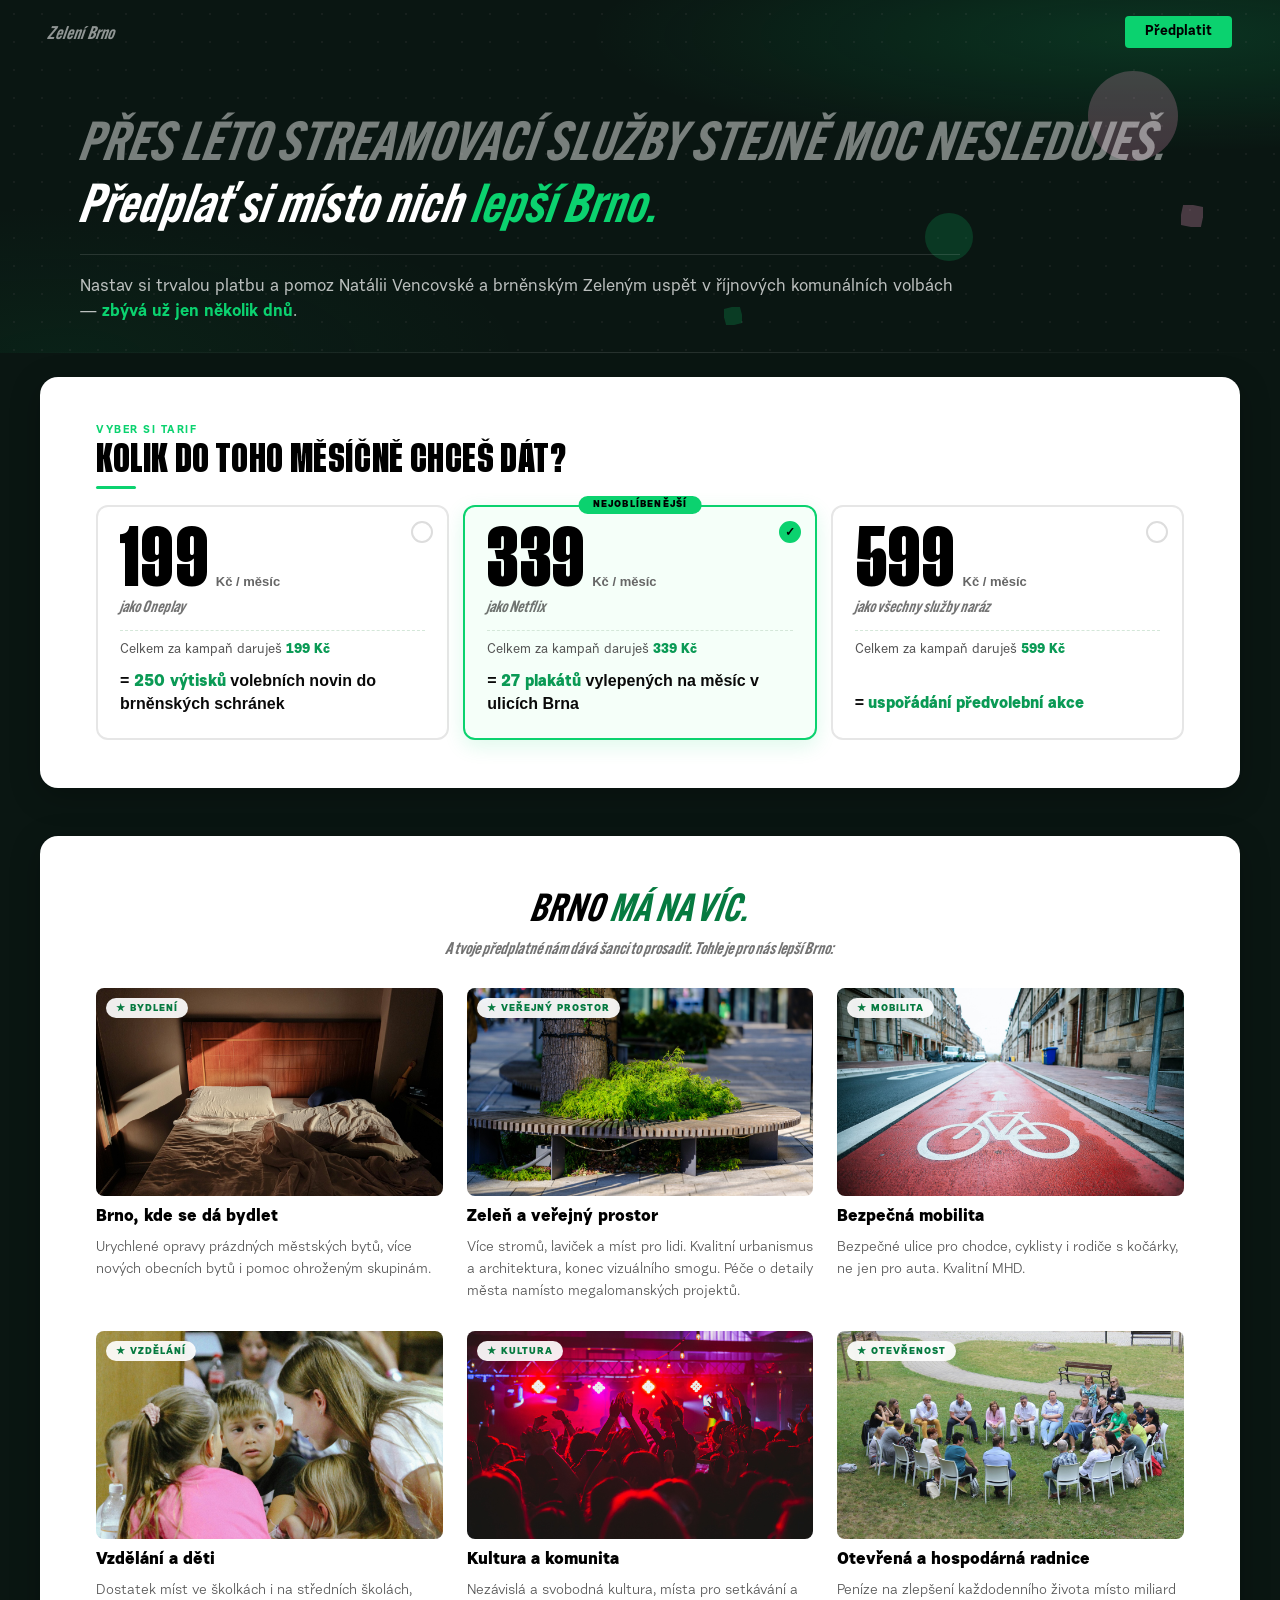
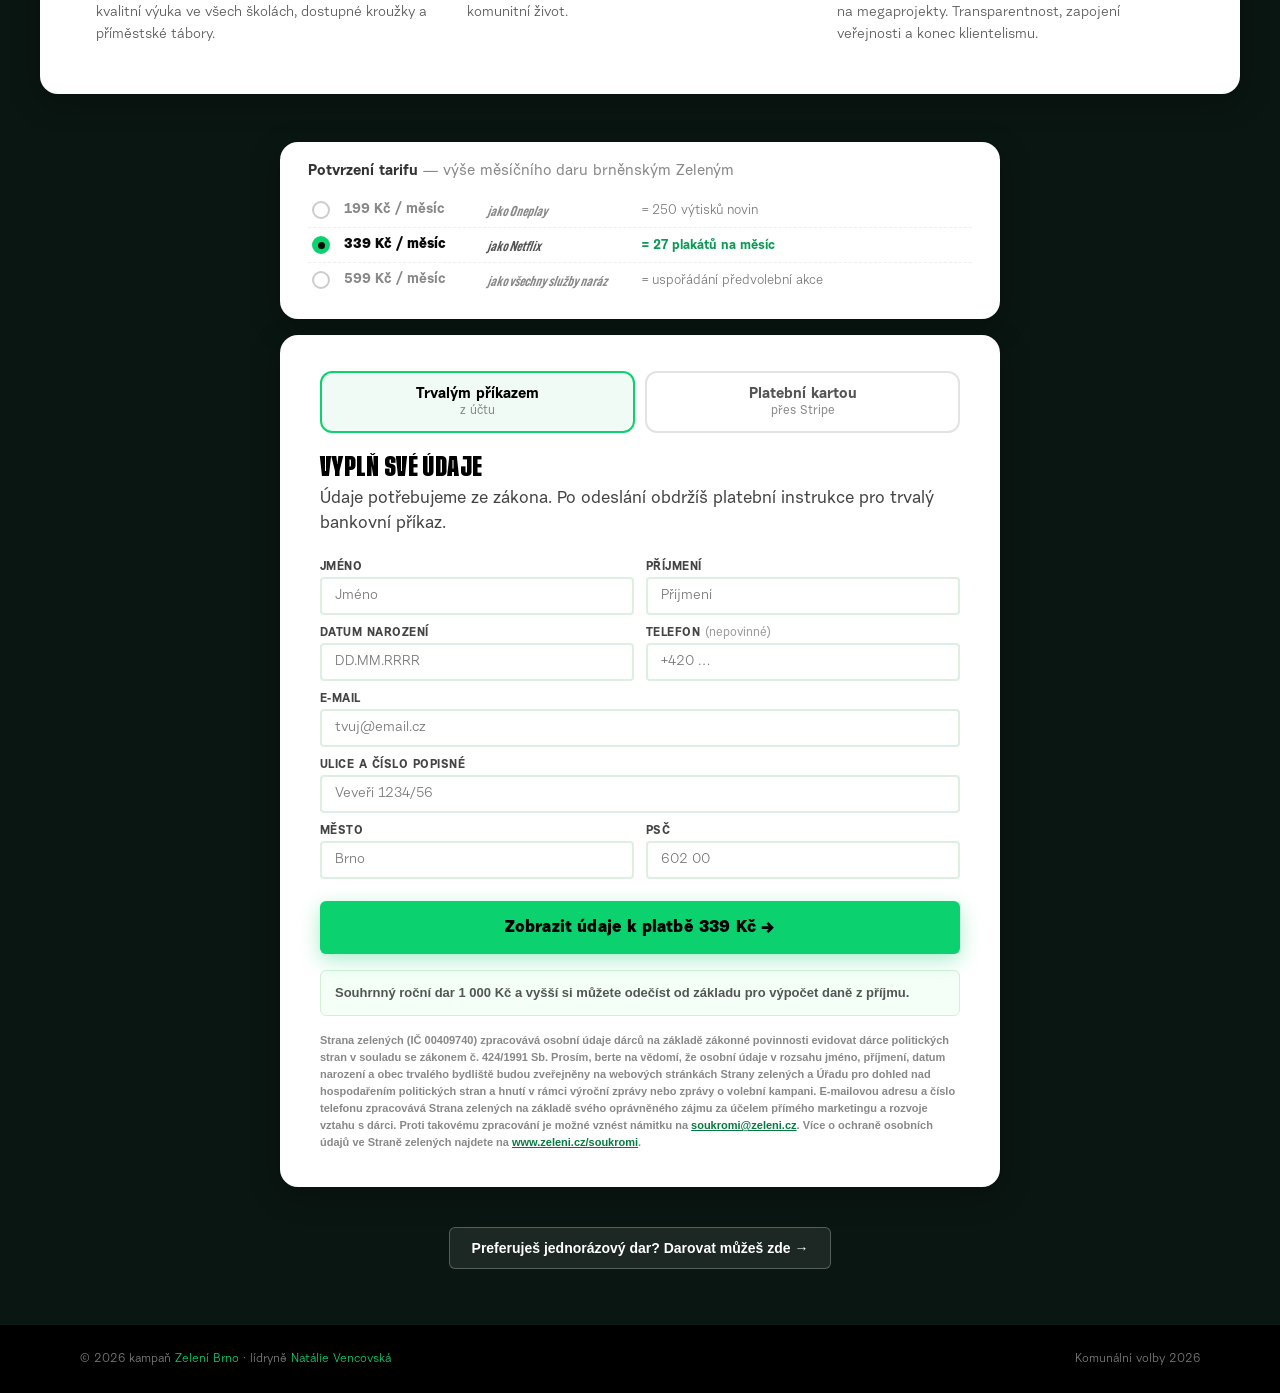
==== index.html @ f66993a0 "Force AN autoresponse for card flow + clean up loose ends - stripe-webhook.php: explicitly set trigg" ====
<!DOCTYPE html>
<html lang="cs">
<head>
<meta charset="UTF-8">
<meta name="viewport" content="width=device-width, initial-scale=1.0">
<title>Předplať si Lepší Brno</title>
<meta name="description" content="Místo Netflixu si do října 2026 předplať Lepší Brno. Trvalá platba, která pomůže Natálii Vencovské a Zeleným uspět v komunálních volbách v Brně.">

<link rel="icon" type="image/png" sizes="32x32" href="assets/favicon-32.png">
<link rel="icon" type="image/png" sizes="16x16" href="assets/favicon-16.png">
<link rel="apple-touch-icon" sizes="180x180" href="assets/apple-touch-icon.png">

<meta property="og:type" content="website">
<meta property="og:locale" content="cs_CZ">
<meta property="og:site_name" content="LepsiBrno.cz">
<meta property="og:title" content="Předplať si Lepší Brno">
<meta property="og:description" content="Přes léto stejně Netflix moc nesleduješ. Předplať si místo něj Lepší Brno.">

<link rel="stylesheet" href="colors_and_type.css">
<style>
  *, *::before, *::after { box-sizing: border-box; margin: 0; padding: 0; }
  html { scroll-behavior: smooth; background: #0a1612; }
  body { font-family: 'UrbanGrotesk', sans-serif; background: #0a1612; color: #000; overflow-x: hidden; }

  .nav {
    position: fixed; top: 0; left: 0; right: 0; z-index: 100;
    padding: 0 48px; height: 64px;
    display: flex; align-items: center; justify-content: space-between;
    transition: background 0.3s, box-shadow 0.3s;
  }
  .nav.scrolled {
    background: rgba(10,22,18,0.85);
    backdrop-filter: blur(12px);
    border-bottom: 1px solid rgba(255,255,255,0.08);
  }
  .nav:not(.scrolled) { background: transparent; }
  .nav-logo {
    display: flex; align-items: center; gap: 12px; text-decoration: none;
    font-family: 'SVGDEurotype', serif; font-style: italic;
    font-weight: 600;
    font-size: 18px;
    color: rgba(255,255,255,0.55);
    transition: color 0.2s;
  }
  .nav-logo:hover { color: rgba(255,255,255,0.85); }
  .nav.scrolled .nav-logo { color: rgba(0,0,0,0.55); }
  .nav.scrolled .nav-logo:hover { color: #000; }
  .nav-cta {
    background: var(--color-green); color: #000;
    padding: 9px 20px; border-radius: 4px;
    font-weight: 700; font-size: 14px; text-decoration: none;
    transition: background 0.2s, transform 0.15s; white-space: nowrap;
  }
  .nav-cta:hover { background: #09b060; transform: scale(0.97); }

  /* HERO — tmavý s jemnou hloubkou */
  .hero {
    background:
      radial-gradient(ellipse 80% 60% at 90% 10%, rgba(11,210,111,0.16) 0%, transparent 55%),
      radial-gradient(ellipse 60% 70% at 5% 100%, rgba(11,210,111,0.06) 0%, transparent 60%),
      #0a1612;
    color: #fff;
    position: relative; overflow: hidden;
    padding: 110px 80px 28px;
  }
  /* jemný dot grid pro hloubku — růžový nádech */
  .hero::before {
    content: ''; position: absolute; inset: 0;
    background-image: radial-gradient(rgba(255,200,220,0.055) 1px, transparent 1px);
    background-size: 28px 28px;
    pointer-events: none; z-index: 0;
  }
  /* horizontální linka dole */
  .hero::after {
    content: ''; position: absolute; left: 0; right: 0; bottom: 0; height: 1px;
    background: linear-gradient(90deg, transparent 0%, rgba(255,255,255,0.12) 50%, transparent 100%);
  }
  .hero-deco { position: absolute; pointer-events: none; z-index: 1; }
  .hero-inner { position: relative; z-index: 2; max-width: 1280px; margin: 0 auto; }
  @keyframes pulse { 0%,100%{opacity:1;transform:scale(1)} 50%{opacity:.5;transform:scale(.8)} }

  .hero-line {
    font-family: 'SVGDEurotype', serif; font-style: italic;
    font-weight: 600;
    font-size: clamp(30px, 4.2vw, 64px);
    line-height: 1.08; letter-spacing: 0;
    margin: 0;
  }
  .hero-line.muted { color: rgba(255,255,255,0.45); }
  .hero-line.punch { color: #fff; margin-top: 4px; }
  .hero-line .accent { color: var(--color-green); }
  .hero-tagline {
    margin-top: 24px;
    padding-top: 20px;
    border-top: 1px solid rgba(255,255,255,0.12);
    max-width: 880px;
    font-family: 'UrbanGrotesk', sans-serif;
    font-size: clamp(16px, 1.3vw, 19px);
    font-weight: 500;
    color: rgba(255,255,255,0.72); line-height: 1.5;
  }
  .hero-tagline strong { color: var(--color-green); font-weight: 700; }

  /* Motivační most — jeden řádek, bez nadpisu */
  .bridge {
    background: #fff;
    padding: 28px 80px 10px;
    text-align: center;
  }
  .bridge-inner {
    max-width: 1100px; margin: 0 auto;
    font-family: 'SVGDEurotype', serif; font-style: italic;
    font-weight: 600;
    font-size: clamp(17px, 1.5vw, 22px);
    color: #333; line-height: 1.45;
  }
  .bridge-inner strong { color: #067a40; font-style: normal; font-family: 'UrbanGrotesk', sans-serif; font-weight: 700; }

  /* MATCHING — vložená karta uvnitř tier sekce */
  .matching-inner {
    margin-top: 24px;
    background: linear-gradient(135deg, #ffd9e8 0%, #ffc6dc 100%);
    border-radius: 14px;
    padding: 16px 22px;
  }
  .matching-grid { display: grid; grid-template-columns: 1fr 1fr; gap: 22px; align-items: center; }
  .matching-eyebrow {
    display: inline-flex; align-items: center; gap: 6px;
    font-size: 10px; font-weight: 800; letter-spacing: 0.14em; text-transform: uppercase;
    color: #fff;
    margin-bottom: 6px;
    background: #d9006e;
    padding: 3px 10px; border-radius: 40px;
  }
  .matching-text {
    font-size: 15px; line-height: 1.45; font-weight: 500; color: #0a0a0a;
    margin: 0;
  }
  .matching-text strong { color: #0a0a0a; font-weight: 800; }
  .matching-progress-meta {
    display: flex; justify-content: space-between; align-items: baseline;
    font-size: 10px; font-weight: 700;
    margin-bottom: 6px;
    color: #0a0a0a;
    text-transform: uppercase; letter-spacing: 0.08em;
  }
  .matching-progress-meta strong { font-size: 14px; font-weight: 800; color: #0a0a0a; text-transform: none; letter-spacing: 0; }
  .matching-progress {
    height: 8px; background: rgba(255,255,255,0.55); border-radius: 40px; overflow: hidden;
  }
  .matching-progress-bar {
    height: 100%; background: linear-gradient(90deg, #d9006e 0%, #ff5c9b 100%);
    border-radius: 40px;
  }
  .matching-countdown {
    margin-top: 8px;
    font-size: 10px; font-weight: 700; color: rgba(92,0,51,0.6);
    text-transform: uppercase; letter-spacing: 0.08em;
    display: inline-flex; align-items: center; gap: 5px;
  }
  .matching-countdown::before {
    content: ''; width: 5px; height: 5px; border-radius: 50%;
    background: #d9006e; animation: pulse 2s infinite;
  }
  .matching-countdown strong { color: #8a0046; font-size: 12px; }

  /* SECTIONS */
  .section { padding: 24px 40px; background: transparent; }
  .section-inner {
    max-width: 1280px; margin: 0 auto;
    background: #fff; border-radius: 18px;
    padding: 48px 56px;
    box-shadow: 0 8px 30px rgba(0,0,0,0.25);
  }
  .section-label { font-size: 11px; font-weight: 700; letter-spacing: 0.14em; text-transform: uppercase; color: var(--color-green); margin-bottom: 8px; }
  .section-title { font-family: 'TuskerGrotesk', sans-serif; font-size: clamp(22px, 2.4vw, 32px); text-transform: uppercase; letter-spacing: 0.02em; line-height: 1.05; }
  .section-divider { width: 40px; height: 3px; background: var(--color-green); border-radius: 2px; margin: 10px 0 16px; }
  .section-lead { font-size: 14px; line-height: 1.55; color: #666; max-width: 600px; margin-bottom: 22px; }

  /* TIERS */
  .tier-grid { display: grid; grid-template-columns: repeat(3, 1fr); gap: 14px; align-items: stretch; }
  .tier-card {
    position: relative;
    background: #fff;
    border: 2px solid #e6e6e6;
    border-radius: 12px;
    padding: 24px 22px 22px;
    cursor: pointer;
    transition: border-color 0.2s, transform 0.2s, box-shadow 0.2s, background 0.2s;
    display: flex; flex-direction: column; gap: 14px;
  }
  .tier-popular {
    position: absolute; top: -11px; left: 50%; transform: translateX(-50%);
    background: var(--color-green); color: #000;
    padding: 4px 14px; border-radius: 40px;
    font-size: 10px; font-weight: 800; letter-spacing: 0.12em; text-transform: uppercase;
    white-space: nowrap;
  }
  .tier-card:hover { border-color: #bde9cd; box-shadow: 0 6px 18px rgba(0,0,0,0.05); }
  .tier-card.selected {
    border-color: var(--color-green);
    background: #f5fff9;
    box-shadow: 0 6px 20px rgba(11,210,111,0.14);
  }
  .tier-check {
    position: absolute; top: 14px; right: 14px;
    width: 22px; height: 22px; border-radius: 50%;
    background: #fff; border: 2px solid #ddd;
    display: flex; align-items: center; justify-content: center;
    font-weight: 800; font-size: 12px; color: transparent;
    transition: all 0.2s;
  }
  .tier-card.selected .tier-check { background: var(--color-green); border-color: var(--color-green); color: #000; }
  .tier-card.selected .tier-check::after { content: '✓'; }
  .tier-price-block { display: flex; flex-direction: column; gap: 4px; }
  .tier-price { display: flex; align-items: baseline; gap: 6px; }
  .tier-price-num {
    font-family: 'TuskerGrotesk', sans-serif;
    font-size: clamp(48px, 5vw, 72px);
    letter-spacing: 0.02em; color: #000; line-height: 0.95;
  }
  .tier-price-unit { font-size: 13px; color: #666; font-weight: 600; }
  .tier-name {
    font-family: 'SVGDEurotype', serif; font-style: italic;
    font-size: 16px; font-weight: 600;
    color: rgba(0,0,0,0.55);
    letter-spacing: 0;
  }
  .tier-name.custom { font-style: normal; font-family: 'UrbanGrotesk', sans-serif; font-weight: 500; font-size: 14px; color: #888; }
  .tier-total { font-size: 13px; color: #555; font-weight: 500; padding-top: 12px; border-top: 1px dashed #d4e7d9; }
  .tier-total strong { color: #0a9a55; font-weight: 800; }
  .tier-tangibility {
    margin-top: auto;
    font-size: 16px; line-height: 1.4; color: #0a0a0a;
    font-weight: 600;
  }
  .tier-tangibility strong { color: #0a9a55; font-weight: 800; }

  /* INCLUDED — Prime-style "Co je v předplatném" */
  .included {
    background: transparent;
    padding: 24px 40px;
  }
  .included-card {
    max-width: 1280px; margin: 0 auto;
    background: #fff; border-radius: 18px;
    padding: 48px 56px;
    box-shadow: 0 8px 30px rgba(0,0,0,0.25);
  }
  .included-head { max-width: 1280px; margin: 0 auto 28px; text-align: center; }
  .included-eyebrow {
    font-family: 'SVGDEurotype', serif; font-style: italic;
    font-size: clamp(16px, 1.3vw, 19px);
    color: rgba(0,0,0,0.55); margin-top: 8px;
  }
  .included-title {
    font-family: 'SVGDEurotype', serif; font-style: italic;
    font-weight: 600;
    font-size: clamp(26px, 3vw, 42px);
    line-height: 1.15; letter-spacing: 0;
    color: #000;
  }
  .included-title .accent { color: #067a40; }
  .included-grid {
    max-width: 1280px; margin: 0 auto;
    display: grid; grid-template-columns: repeat(3, 1fr); gap: 28px 24px;
  }
  .included-item { display: flex; flex-direction: column; gap: 10px; }
  .included-thumb {
    aspect-ratio: 5 / 3; border-radius: 8px; overflow: hidden;
    background: #eee; position: relative;
  }
  .included-thumb img {
    width: 100%; height: 100%; object-fit: cover; display: block;
    transition: transform 0.4s ease;
  }
  .included-item:hover .included-thumb img { transform: scale(1.04); }
  .included-thumb-badge {
    position: absolute; top: 10px; left: 10px;
    background: rgba(255,255,255,0.92);
    backdrop-filter: blur(4px);
    color: #067a40;
    font-size: 10px; font-weight: 800; letter-spacing: 0.1em; text-transform: uppercase;
    padding: 4px 10px; border-radius: 40px;
  }
  .included-item h3 {
    font-family: 'UrbanGrotesk', sans-serif;
    font-size: 17px; font-weight: 800; color: #000; line-height: 1.3;
  }
  .included-item p {
    font-size: 14px; color: #555; line-height: 1.55; font-weight: 400;
  }

  /* FORM */
  .form-section {
    background: transparent;
    padding: 24px 40px;
  }
  .order-summary {
    max-width: 720px; margin: 0 auto 16px;
    background: #fff;
    border-radius: 18px;
    padding: 22px 28px;
    box-shadow: 0 8px 30px rgba(0,0,0,0.25);
  }
  .order-summary-title {
    font-family: 'UrbanGrotesk', sans-serif;
    font-size: 15px; font-weight: 700; letter-spacing: 0;
    color: #333; margin-bottom: 14px;
  }
  .order-summary-title .muted { color: #888; font-weight: 500; }
  .order-row {
    display: flex; align-items: center; gap: 14px;
    padding: 8px 4px;
    font-size: 14px; color: #888;
    transition: color 0.2s;
  }
  .order-row + .order-row { border-top: 1px dashed #eee; }
  .order-row.active { color: #0a0a0a; font-weight: 600; }
  .order-radio {
    width: 18px; height: 18px; border-radius: 50%;
    border: 2px solid #ccc; flex-shrink: 0;
    display: flex; align-items: center; justify-content: center;
    transition: all 0.2s;
  }
  .order-row.active .order-radio { border-color: var(--color-green); background: var(--color-green); }
  .order-row.active .order-radio::after {
    content: ''; width: 7px; height: 7px; border-radius: 50%; background: #0a0a0a;
  }
  .order-price { font-weight: 700; min-width: 130px; }
  .order-row.active .order-price { font-weight: 800; }
  .order-name {
    font-family: 'SVGDEurotype', serif; font-style: italic;
    font-weight: 600; min-width: 140px; color: #888;
  }
  .order-row.active .order-name { color: #555; }
  .order-tangibility { font-size: 13px; color: #777; flex: 1; }
  .order-row.active .order-tangibility { color: #0a9a55; font-weight: 700; }
  @media (max-width: 600px) {
    .order-row { flex-wrap: wrap; gap: 8px 14px; }
    .order-price { min-width: auto; }
    .order-name { min-width: auto; }
    .order-tangibility { flex-basis: 100%; padding-left: 32px; }
  }
  .form-card {
    max-width: 720px; margin: 0 auto;
    background: #fff;
    border-radius: 18px;
    padding: 36px 40px;
    box-shadow: 0 8px 30px rgba(0,0,0,0.25);
  }
  .form-card h3 {
    font-family: 'TuskerGrotesk', sans-serif;
    font-size: 22px; text-transform: uppercase; letter-spacing: 0.02em;
    margin-bottom: 6px;
  }
  .form-card-lead { font-size: 17px; color: #444; line-height: 1.5; margin-bottom: 24px; font-weight: 500; }
  .form-row { display: grid; grid-template-columns: 1fr 1fr; gap: 12px; margin-bottom: 12px; }
  .form-field { display: flex; flex-direction: column; gap: 4px; }
  .form-field label { font-size: 12px; font-weight: 700; color: #444; letter-spacing: 0.04em; text-transform: uppercase; }
  .form-field input {
    padding: 10px 13px; border: 2px solid #ddeee2; border-radius: 4px;
    font-size: 14px; font-family: 'UrbanGrotesk', sans-serif;
    transition: border-color 0.2s; outline: none; color: #000; background: #fff;
  }
  .form-field input:focus { border-color: var(--color-green); }
  .form-single { margin-bottom: 12px; }
  .form-submit {
    background: var(--color-green); color: #000; border: none;
    padding: 18px 30px; border-radius: 6px; font-size: 17px; font-weight: 800;
    cursor: pointer; font-family: 'UrbanGrotesk', sans-serif;
    transition: background 0.2s, transform 0.15s, box-shadow 0.2s;
    margin-top: 10px; width: 100%;
    box-shadow: 0 6px 20px rgba(11,210,111,0.35);
    letter-spacing: 0.01em;
  }
  .form-submit:hover:not(:disabled) {
    background: #09b060;
    transform: translateY(-1px);
    box-shadow: 0 10px 26px rgba(11,210,111,0.45);
  }
  .form-submit:disabled { opacity: 0.65; cursor: wait; }
  .form-tax-note {
    margin-top: 16px;
    font-size: 13px; color: #555; line-height: 1.55;
    background: #f4fff8; border: 1px solid #d5eed8;
    border-radius: 6px; padding: 12px 14px;
  }
  .form-legal { font-size: 11px; color: #888; line-height: 1.55; margin-top: 16px; }
  .form-legal a { color: #067a40; text-decoration: underline; }
  .form-legal a:hover { color: var(--color-green); }
  .form-error {
    display: none;
    background: #fff0f0; border: 2px solid #ffb3b3; color: #a30000;
    padding: 12px 14px; border-radius: 4px; font-size: 13px; line-height: 1.5;
    margin-top: 12px;
  }
  .form-error.visible { display: block; }

  /* SUCCESS */
  .success {
    display: none;
    max-width: 720px; margin: 0 auto;
    background: #fff;
    border: 2px solid var(--color-green);
    border-radius: 18px;
    padding: 36px 40px;
    box-shadow: 0 8px 30px rgba(0,0,0,0.25);
  }
  .success.visible { display: block; }
  .success h3 {
    font-family: 'TuskerGrotesk', sans-serif;
    font-size: 24px; text-transform: uppercase; letter-spacing: 0.02em;
    margin-bottom: 6px;
  }
  .success-lead { font-size: 15px; color: #555; line-height: 1.55; margin-bottom: 22px; }
  .method-toggle { display: grid; grid-template-columns: 1fr 1fr; gap: 10px; margin-bottom: 22px; }
  .method-btn {
    padding: 14px 12px; border: 2px solid #e3e3e3; border-radius: 12px; background: #fff;
    cursor: pointer; font-family: inherit; font-size: 15px; font-weight: 700; color: #555;
    transition: border-color .15s, background .15s, color .15s; text-align: center;
  }
  .method-btn:hover { border-color: #bde9cd; }
  .method-btn.active { border-color: var(--color-green); background: #f0fbf5; color: #000; }
  .method-btn small { display: block; font-weight: 500; font-size: 12px; color: #888; margin-top: 3px; }

  .payment-grid { display: grid; gap: 10px; margin-bottom: 24px; }
  .payment-row {
    display: grid; grid-template-columns: 140px 1fr auto; gap: 12px;
    align-items: center; padding: 12px 16px;
    background: #f4fff8; border-radius: 6px;
    border: 1px solid #d5eed8;
  }
  .payment-label { font-size: 11px; color: #666; text-transform: uppercase; letter-spacing: 0.08em; font-weight: 700; }
  .payment-value { font-size: 16px; font-weight: 700; color: #000; word-break: break-all; font-variant-numeric: tabular-nums; }
  .copy-btn {
    background: #fff; border: 2px solid #d5eed8; border-radius: 4px;
    padding: 7px 12px; font-size: 11px; font-weight: 700; cursor: pointer;
    font-family: 'UrbanGrotesk', sans-serif;
    transition: all 0.18s; white-space: nowrap;
    text-transform: uppercase; letter-spacing: 0.04em;
    color: #067a40;
  }
  .copy-btn:hover, .copy-btn.copied { background: var(--color-green); border-color: var(--color-green); color: #000; }

  .instructions-title {
    font-family: 'UrbanGrotesk', sans-serif;
    font-size: 16px; font-weight: 700;
    color: #444;
    margin-bottom: 14px; line-height: 1.35;
    text-transform: none; letter-spacing: 0;
  }
  .instructions-list { list-style: none; display: flex; flex-direction: column; gap: 12px; margin-bottom: 18px; }
  .instructions-list li {
    display: flex; gap: 12px; font-size: 17px; line-height: 1.55; color: #1a1a1a;
  }
  .instructions-list li::before {
    content: ''; flex-shrink: 0;
    width: 8px; height: 8px; border-radius: 50%;
    background: var(--color-green); margin-top: 10px;
  }
  .instructions-list strong { font-weight: 800; }
  .instructions-list strong { color: #000; }
  .instructions-note {
    background: #fff8e1; border-left: 3px solid #f5c842;
    padding: 14px 16px; border-radius: 4px;
    font-size: 15px; color: #444; line-height: 1.55;
  }

  /* ONE-TIME CTA — drobný odkaz pod formulářem */
  .one-time-cta {
    background: transparent;
    padding: 16px 40px 56px;
    text-align: center;
  }
  .one-time-btn {
    display: inline-flex; align-items: center; gap: 8px;
    background: rgba(255,255,255,0.08);
    color: #fff;
    border: 1px solid rgba(255,255,255,0.25);
    padding: 12px 22px; border-radius: 6px;
    font-weight: 600; font-size: 14px; text-decoration: none;
    transition: all 0.2s;
    backdrop-filter: blur(8px);
  }
  .one-time-btn:hover {
    background: rgba(255,255,255,0.16);
    border-color: rgba(255,255,255,0.45);
    transform: translateY(-1px);
  }

  footer.site-footer {
    background: #000; color: rgba(255,255,255,0.5);
    padding: 28px 80px;
    font-size: 12px;
  }
  .footer-inner {
    max-width: 1280px; margin: 0 auto;
    display: flex; justify-content: space-between; align-items: center; gap: 20px; flex-wrap: wrap;
  }
  .footer-inner a { color: var(--color-green); text-decoration: none; }
  .footer-inner a:hover { color: #fff; }

  /* RESPONSIVE */
  @media (max-width: 1024px) {
    .hero { padding: 100px 40px 56px; }
    .matching, .section, .form-section, .one-time-cta, .included { padding-left: 40px; padding-right: 40px; }
    .matching-inner { padding: 24px 28px; }
    .matching-grid { grid-template-columns: 1fr; gap: 24px; }
    .matching-inner { grid-template-columns: 1fr; gap: 16px; }
    footer.site-footer { padding: 24px 40px; }
    .tier-grid { grid-template-columns: 1fr 1fr; }
    .included-grid { grid-template-columns: 1fr 1fr; gap: 24px; }
  }
  @media (max-width: 768px) {
    .nav { padding: 0 20px; }
    .nav-wordmark { font-size: 15px; }
    .hero { padding: 78px 24px 24px; }
    .hero-slogans { grid-template-columns: 1fr; gap: 18px; }
    .matching, .form-section, .one-time-cta, .included, .bridge { padding-left: 20px; padding-right: 20px; }
    .section { padding: 24px 20px 32px; }
    .included { padding-top: 32px; padding-bottom: 40px; }
    .matching { padding-top: 14px; padding-bottom: 14px; }
    .form-card, .success { padding: 22px 20px; }
    .form-row { grid-template-columns: 1fr; }
    .tier-grid { grid-template-columns: 1fr; gap: 10px; }
    .payment-row { grid-template-columns: 1fr; gap: 6px; padding: 12px; }
    .payment-row .copy-btn { justify-self: start; }
    footer.site-footer { padding: 22px 20px; }
    .included-grid { grid-template-columns: 1fr; gap: 22px; }
  }

  .fade-in { opacity: 0; transform: translateY(16px); transition: opacity 0.5s ease, transform 0.5s ease; }
  .fade-in.visible { opacity: 1; transform: translateY(0); }
  .fade-in-delay-1 { transition-delay: 0.08s; }
  .fade-in-delay-2 { transition-delay: 0.16s; }
</style>
</head>
<body>

<nav class="nav" id="mainNav">
  <a href="#" class="nav-logo">Zelení Brno</a>
  <a href="#predplatit" class="nav-cta">Předplatit</a>
</nav>

<section class="hero">
  <svg class="hero-deco" style="top:20%;right:8%;width:90px;opacity:0.22" viewBox="0 0 60 60"><circle cx="30" cy="30" r="30" fill="#ffa6d1"/></svg>
  <svg class="hero-deco" style="bottom:26%;right:24%;width:48px;opacity:0.18" viewBox="0 0 60 60"><circle cx="30" cy="30" r="30" fill="#0bd26f"/></svg>
  <svg class="hero-deco" style="top:58%;right:6%;width:22px;opacity:0.25" viewBox="0 0 60 60"><rect x="0" y="0" width="60" height="60" fill="#ffa6d1" transform="rotate(12,30,30)"/></svg>
  <svg class="hero-deco" style="bottom:8%;right:42%;width:18px;opacity:0.2" viewBox="0 0 60 60"><rect x="0" y="0" width="60" height="60" fill="#0bd26f" transform="rotate(-15,30,30)"/></svg>
  <div class="hero-inner">
    <h1 class="hero-line muted">Přes léto streamovací služby stejně moc nesleduješ.</h1>
    <p class="hero-line punch">Předplať si místo nich <span class="accent">lepší Brno.</span></p>
    <p class="hero-tagline">
      Nastav si trvalou platbu a pomoz Natálii Vencovské a brněnským Zeleným uspět v říjnových komunálních volbách — <strong id="monthsLeftHero">—</strong>.
    </p>
  </div>
</section>

<section class="section" id="predplatit">
  <div class="section-inner">
    <div class="section-label fade-in">Vyber si tarif</div>
    <h2 class="section-title fade-in">Kolik do toho měsíčně chceš dát?</h2>
    <div class="section-divider fade-in"></div>

    <div class="tier-grid" id="tierGrid">
      <div class="tier-card fade-in" data-tier="oneplay" data-amount="199">
        <span class="tier-check"></span>
        <div class="tier-price-block">
          <div class="tier-price">
            <span class="tier-price-num">199</span>
            <span class="tier-price-unit">Kč / měsíc</span>
          </div>
          <div class="tier-name">jako Oneplay</div>
        </div>
        <div class="tier-total">Celkem za kampaň daruješ <strong data-tier-total="199">—</strong></div>
        <div class="tier-tangibility">= <strong>250 výtisků</strong> volebních novin do brněnských schránek</div>
      </div>

      <div class="tier-card selected fade-in fade-in-delay-1" data-tier="netflix" data-amount="339">
        <span class="tier-popular">Nejoblíbenější</span>
        <span class="tier-check"></span>
        <div class="tier-price-block">
          <div class="tier-price">
            <span class="tier-price-num">339</span>
            <span class="tier-price-unit">Kč / měsíc</span>
          </div>
          <div class="tier-name">jako Netflix</div>
        </div>
        <div class="tier-total">Celkem za kampaň daruješ <strong data-tier-total="339">—</strong></div>
        <div class="tier-tangibility">= <strong>27 plakátů</strong> vylepených na měsíc v ulicích Brna</div>
      </div>

      <div class="tier-card fade-in fade-in-delay-2" data-tier="max" data-amount="599">
        <span class="tier-check"></span>
        <div class="tier-price-block">
          <div class="tier-price">
            <span class="tier-price-num">599</span>
            <span class="tier-price-unit">Kč / měsíc</span>
          </div>
          <div class="tier-name">jako všechny služby naráz</div>
        </div>
        <div class="tier-total">Celkem za kampaň daruješ <strong data-tier-total="599">—</strong></div>
        <div class="tier-tangibility">= <strong>uspořádání předvolební akce</strong></div>
      </div>
    </div>

    <div class="matching-inner">
      <div class="matching-grid">
        <div>
          <span class="matching-eyebrow">Jen do konce června</span>
          <p class="matching-text">
            <strong>Tvůj první dar nám velký dárce zdvojnásobí</strong> — až do celkové výše 50 000 Kč.
          </p>
        </div>
        <div class="matching-progress-wrap">
          <div class="matching-progress-meta">
            <span>Již zdvojnásobeno</span>
            <span><strong id="matchingRemaining">6 200</strong> / 50 000 Kč</span>
          </div>
          <div class="matching-progress">
            <div class="matching-progress-bar" id="matchingProgressBar" style="width: 12.4%"></div>
          </div>
          <div class="matching-countdown">
            Zbývá <strong id="matchingDaysLeft">—</strong>
          </div>
        </div>
      </div>
    </div>
  </div>
</section>

<section class="included">
  <div class="included-card">
    <div class="included-head fade-in">
      <h2 class="included-title">Brno <span class="accent">má na víc.</span></h2>
      <p class="included-eyebrow">A tvoje předplatné nám dává šanci to prosadit. Tohle je pro nás lepší Brno:</p>
    </div>
    <div class="included-grid">
    <div class="included-item fade-in">
      <div class="included-thumb">
        <img src="assets/01bydleni.jpg" alt="Bydlení">
        <span class="included-thumb-badge">★ Bydlení</span>
      </div>
      <h3>Brno, kde se dá bydlet</h3>
      <p>Urychlené opravy prázdných městských bytů, více nových obecních bytů i pomoc ohroženým skupinám.</p>
    </div>
    <div class="included-item fade-in fade-in-delay-1">
      <div class="included-thumb">
        <img src="assets/02lavicka.jpg" alt="Zeleň a veřejný prostor">
        <span class="included-thumb-badge">★ Veřejný prostor</span>
      </div>
      <h3>Zeleň a veřejný prostor</h3>
      <p>Více stromů, laviček a míst pro lidi. Kvalitní urbanismus a architektura, konec vizuálního smogu. Péče o detaily města namísto megalomanských projektů.</p>
    </div>
    <div class="included-item fade-in fade-in-delay-2">
      <div class="included-thumb">
        <img src="assets/04mobilita.jpg" alt="Bezpečná mobilita">
        <span class="included-thumb-badge">★ Mobilita</span>
      </div>
      <h3>Bezpečná mobilita</h3>
      <p>Bezpečné ulice pro chodce, cyklisty i rodiče s kočárky, ne jen pro auta. Kvalitní MHD.</p>
    </div>
    <div class="included-item fade-in">
      <div class="included-thumb">
        <img src="assets/03vzdelani.jpg" alt="Vzdělání a děti">
        <span class="included-thumb-badge">★ Vzdělání</span>
      </div>
      <h3>Vzdělání a děti</h3>
      <p>Dostatek míst ve školkách i na středních školách, kvalitní výuka ve všech školách, dostupné kroužky a příměstské tábory.</p>
    </div>
    <div class="included-item fade-in fade-in-delay-1">
      <div class="included-thumb">
        <img src="assets/05kultura.jpg" alt="Kultura a komunita">
        <span class="included-thumb-badge">★ Kultura</span>
      </div>
      <h3>Kultura a komunita</h3>
      <p>Nezávislá a svobodná kultura, místa pro setkávání a komunitní život.</p>
    </div>
    <div class="included-item fade-in fade-in-delay-2">
      <div class="included-thumb">
        <img src="assets/06komunita.jpg" alt="Otevřená radnice">
        <span class="included-thumb-badge">★ Otevřenost</span>
      </div>
      <h3>Otevřená a hospodárná radnice</h3>
      <p>Peníze na zlepšení každodenního života místo miliard na megaprojekty. Transparentnost, zapojení veřejnosti a konec klientelismu.</p>
    </div>
    </div>
  </div>
</section>

<section class="form-section">
  <div class="order-summary" id="orderSummary">
    <div class="order-summary-title">Potvrzení tarifu <span class="muted">— výše měsíčního daru brněnským Zeleným</span></div>
    <div class="order-row" data-order-tier="oneplay">
      <span class="order-radio"></span>
      <span class="order-price">199 Kč / měsíc</span>
      <span class="order-name">jako Oneplay</span>
      <span class="order-tangibility">= 250 výtisků novin</span>
    </div>
    <div class="order-row active" data-order-tier="netflix">
      <span class="order-radio"></span>
      <span class="order-price">339 Kč / měsíc</span>
      <span class="order-name">jako Netflix</span>
      <span class="order-tangibility">= 27 plakátů na měsíc</span>
    </div>
    <div class="order-row" data-order-tier="max">
      <span class="order-radio"></span>
      <span class="order-price">599 Kč / měsíc</span>
      <span class="order-name">jako všechny služby naráz</span>
      <span class="order-tangibility">= uspořádání předvolební akce</span>
    </div>
  </div>

  <form id="subscribeForm" class="form-card">
    <div class="method-toggle" id="methodToggle">
      <button type="button" class="method-btn active" data-method="transfer">Trvalým příkazem<small>z účtu</small></button>
      <button type="button" class="method-btn" data-method="card">Platební kartou<small>přes Stripe</small></button>
    </div>
    <h3>Vyplň své údaje</h3>
    <p class="form-card-lead" id="formLead">Údaje potřebujeme ze zákona. Po odeslání obdržíš platební instrukce pro trvalý bankovní příkaz.</p>

    <div class="form-row">
      <div class="form-field">
        <label for="firstName">Jméno</label>
        <input id="firstName" name="firstName" required placeholder="Jméno">
      </div>
      <div class="form-field">
        <label for="lastName">Příjmení</label>
        <input id="lastName" name="lastName" required placeholder="Příjmení">
      </div>
    </div>
    <div class="form-row">
      <div class="form-field">
        <label for="birth">Datum narození</label>
        <input id="birth" name="birth" required placeholder="DD.MM.RRRR" pattern="\d{1,2}\.\d{1,2}\.\d{4}">
      </div>
      <div class="form-field">
        <label for="phone">Telefon <span style="font-weight:500;color:#999;text-transform:none;letter-spacing:0">(nepovinné)</span></label>
        <input id="phone" name="phone" type="tel" placeholder="+420 …">
      </div>
    </div>
    <div class="form-single">
      <div class="form-field">
        <label for="email">E-mail</label>
        <input id="email" name="email" type="email" required placeholder="tvuj@email.cz">
      </div>
    </div>
    <div class="form-single">
      <div class="form-field">
        <label for="street">Ulice a číslo popisné</label>
        <input id="street" name="street" required placeholder="Veveří 1234/56">
      </div>
    </div>
    <div class="form-row">
      <div class="form-field">
        <label for="city">Město</label>
        <input id="city" name="city" required placeholder="Brno">
      </div>
      <div class="form-field">
        <label for="zip">PSČ</label>
        <input id="zip" name="zip" required placeholder="602 00" pattern="\d{3} ?\d{2}">
      </div>
    </div>

    <button type="submit" class="form-submit" id="submitBtn">
      <span id="submitPrefix">Zobrazit údaje k platbě</span> <span id="submitAmount">339 Kč</span> →
    </button>

    <div class="form-error" id="formError"></div>

    <p class="form-tax-note">
      Souhrnný roční dar 1 000 Kč a vyšší si můžete odečíst od základu pro výpočet daně z příjmu.
    </p>

    <p class="form-legal">
      Strana zelených (IČ 00409740) zpracovává osobní údaje dárců na základě zákonné povinnosti evidovat dárce politických stran v souladu se zákonem č. 424/1991 Sb. Prosím, berte na vědomí, že osobní údaje v rozsahu jméno, příjmení, datum narození a obec trvalého bydliště budou zveřejněny na webových stránkách Strany zelených a Úřadu pro dohled nad hospodařením politických stran a hnutí v rámci výroční zprávy nebo zprávy o volební kampani. E-mailovou adresu a číslo telefonu zpracovává Strana zelených na základě svého oprávněného zájmu za účelem přímého marketingu a rozvoje vztahu s dárci. Proti takovému zpracování je možné vznést námitku na <a href="mailto:soukromi@zeleni.cz">soukromi@zeleni.cz</a>. Více o ochraně osobních údajů ve Straně zelených najdete na <a href="http://www.zeleni.cz/soukromi" target="_blank" rel="noopener">www.zeleni.cz/soukromi</a>.
    </p>
  </form>

  <div class="success" id="successBox">
    <h3>Díky! 💚</h3>
    <p class="success-lead">Tady jsou tvoje platební údaje. Použij je k nastavení trvalého příkazu ve své bance.</p>

    <div class="payment-grid">
      <div class="payment-row">
        <span class="payment-label">Číslo účtu</span>
        <span class="payment-value" id="payAccount">—</span>
        <button class="copy-btn" data-copy-target="payAccount" type="button">Kopírovat</button>
      </div>
      <div class="payment-row">
        <span class="payment-label">Variabilní symbol</span>
        <span class="payment-value" id="payVs">—</span>
        <button class="copy-btn" data-copy-target="payVs" type="button">Kopírovat</button>
      </div>
      <div class="payment-row">
        <span class="payment-label">Částka</span>
        <span class="payment-value"><span id="payAmount">—</span> Kč</span>
        <button class="copy-btn" data-copy-target="payAmount" type="button">Kopírovat</button>
      </div>
    </div>

    <h4 class="instructions-title">Teď jdi do internetového bankovnictví a nastav trvalý příkaz.</h4>
    <ul class="instructions-list">
      <li>Zadej <strong>číslo účtu</strong> a <strong>variabilní symbol</strong> uvedené výše.</li>
      <li>Do zprávy pro příjemce napiš <strong>„dar"</strong> (požadavek zákona).</li>
      <li>Nastav opakování: <strong>měsíčně</strong>.</li>
      <li>Nastav první platbu: <strong>co nejdříve</strong>.</li>
      <li>Nastav datum poslední platby: <strong>říjen 2026</strong> — nebo nech prázdné.</li>
    </ul>
    <div class="instructions-note">
      💡 Trvalý příkaz zrušíš nebo upravíš kdykoliv přímo ve svém internetovém bankovnictví.
    </div>
  </div>
</section>

<section class="one-time-cta">
  <a href="https://dary.zeleni.cz/brno" target="_blank" rel="noopener" class="one-time-btn">
    Preferuješ jednorázový dar? Darovat můžeš zde →
  </a>
</section>

<footer class="site-footer">
  <div class="footer-inner">
    <span>© 2026 kampaň <a href="https://www.zelenebrno.cz" target="_blank" rel="noopener">Zelení Brno</a> · lídryně <a href="https://natalievencovska.cz" target="_blank" rel="noopener">Natálie Vencovská</a></span>
    <span>Komunální volby 2026</span>
  </div>
</footer>

<script>
(function () {
  // Config
  const API_URL = 'https://api.dary.zeleni.cz/payments';
  // Dočasně používáme údaje z kampaně natalievencovska.cz, dokud nedostaneme vlastní fond
  const FUND_ID = '57e111cd859b5a092c8c7c1a';
  const ERROR_CONTACT = 'kampan@zelenebrno.cz';
  const AN_URL = 'https://actionnetwork.org/api/v2/forms/bc501b67-c587-494a-bf1e-570a9f73e8f5/submissions/';
  const AN_TAG = 'lepsibrno';
  const BANK_ACCOUNT = '2400146729/2010';
  // Backend endpoint, který vytvoří Stripe Checkout Session a vrátí platební URL
  const CHECKOUT_URL = '/create-checkout.php';

  // Tracking — referrer + UTM parametry (zachyceno při načtení stránky)
  const TRACKING = (function () {
    const params = new URLSearchParams(window.location.search);
    return {
      referrer: document.referrer || null,
      landing_page: window.location.href,
      utm_source: params.get('utm_source') || null,
      utm_medium: params.get('utm_medium') || null,
      utm_campaign: params.get('utm_campaign') || null,
      utm_content: params.get('utm_content') || null,
      utm_term: params.get('utm_term') || null,
    };
  })();

  // Nav scroll state
  const nav = document.getElementById('mainNav');
  window.addEventListener('scroll', () => nav.classList.toggle('scrolled', window.scrollY > 30));

  // Fade-in observer
  const obs = new IntersectionObserver(entries => {
    entries.forEach(e => { if (e.isIntersecting) e.target.classList.add('visible'); });
  }, { threshold: 0.08 });
  document.querySelectorAll('.fade-in').forEach(el => obs.observe(el));

  // Počet měsíčních plateb do voleb (10. 10. 2026).
  // Počítáme 1. dny v měsíci od dneška (včetně, pokud je dnes 1.) do volebního dne.
  const ELECTION_DATE = new Date(2026, 9, 10); // 10. října 2026 (sobota)
  function monthsUntilElection() {
    const now = new Date();
    let cursor = (now.getDate() === 1)
      ? new Date(now.getFullYear(), now.getMonth(), 1)
      : new Date(now.getFullYear(), now.getMonth() + 1, 1);
    let count = 0;
    while (cursor <= ELECTION_DATE) {
      count++;
      cursor = new Date(cursor.getFullYear(), cursor.getMonth() + 1, 1);
    }
    return Math.max(1, count);
  }
  function monthsWord(n) {
    const nbsp = ' ';
    if (n === 1) return '1' + nbsp + 'měsíc';
    if (n >= 2 && n <= 4) return n + nbsp + 'měsíce';
    return n + nbsp + 'měsíců';
  }
  function timeLeftPhrase(months) {
    const nbsp = ' ';
    const now = new Date();
    const days = Math.ceil((ELECTION_DATE.getTime() - now.getTime()) / (1000 * 60 * 60 * 24));
    if (days < 7) return 'zbývá už jen několik dnů';
    if (months < 4) return 'zbývá už jen pár týdnů';
    if (months === 1) return 'zbývá 1' + nbsp + 'měsíc';
    if (months >= 2 && months <= 4) return 'zbývají ' + months + nbsp + 'měsíce';
    return 'zbývá ' + months + nbsp + 'měsíců';
  }
  const MONTHS_LEFT = monthsUntilElection();
  document.getElementById('monthsLeftHero').textContent = timeLeftPhrase(MONTHS_LEFT);

  // Matching: načti aktuální stav z JSONu generovaného backendem
  (function () {
    const numEl = document.getElementById('matchingRemaining');
    const barEl = document.getElementById('matchingProgressBar');
    if (!numEl && !barEl) return;
    fetch('matching-status.json', { cache: 'no-store' })
      .then(r => r.ok ? r.json() : null)
      .then(data => {
        if (!data || typeof data.matched !== 'number') return;
        const matched = Math.max(0, Math.min(data.matched, data.cap || 50000));
        const cap = data.cap || 50000;
        if (numEl) numEl.textContent = matched.toLocaleString('cs-CZ');
        if (barEl) barEl.style.width = (matched / cap * 100).toFixed(1) + '%';
      })
      .catch(() => { /* nech hardcoded fallback */ });
  })();

  // Countdown dní do konce června 2026 (konec matchingu)
  // Po 30. červnu 2026 celý matching box zmizí.
  (function () {
    const el = document.getElementById('matchingDaysLeft');
    if (!el) return;
    const box = el.closest('.matching-inner');
    const now = new Date();
    const endOfJune = new Date(2026, 5, 30, 23, 59, 59); // měsíc index 5 = červen
    if (now.getTime() > endOfJune.getTime()) {
      if (box) box.style.display = 'none';
      return;
    }
    const ms = endOfJune.getTime() - now.getTime();
    const days = Math.max(0, Math.ceil(ms / (1000 * 60 * 60 * 24)));
    let label;
    if (days === 0) label = 'poslední den';
    else if (days === 1) label = '1 den';
    else if (days >= 2 && days <= 4) label = days + ' dny';
    else label = days + ' dní';
    el.textContent = label;
  })();

  // Tier totals
  document.querySelectorAll('[data-tier-total]').forEach(el => {
    el.textContent = (Number(el.dataset.tierTotal) * MONTHS_LEFT).toLocaleString('cs-CZ') + ' Kč';
  });

  // Tier selection
  const tierCards = document.querySelectorAll('.tier-card');
  const submitAmountEl = document.getElementById('submitAmount');
  const submitPrefixEl = document.getElementById('submitPrefix');
  const orderRows = document.querySelectorAll('.order-row');
  let selectedTier = document.querySelector('.tier-card.selected');

  // Payment method toggle
  const methodBtns = document.querySelectorAll('.method-btn');
  const formLead = document.getElementById('formLead');
  let paymentMethod = 'transfer';
  const LEAD_TEXT = {
    transfer: 'Údaje potřebujeme ze zákona. Po odeslání obdržíš platební instrukce pro trvalý bankovní příkaz.',
    card: 'Údaje potřebujeme ze zákona. Po odeslání tě přesměrujeme na zabezpečenou bránu Stripe, kde zadáš platbu kartou.',
  };

  function setMethod(m) {
    paymentMethod = m;
    methodBtns.forEach(b => b.classList.toggle('active', b.dataset.method === m));
    if (formLead) formLead.textContent = LEAD_TEXT[m];
    refreshSubmitLabel();
  }
  methodBtns.forEach(b => b.addEventListener('click', () => setMethod(b.dataset.method)));

  function syncOrderSummary() {
    const tier = selectedTier ? selectedTier.dataset.tier : null;
    orderRows.forEach(row => row.classList.toggle('active', row.dataset.orderTier === tier));
  }

  function selectTierByName(name) {
    tierCards.forEach(c => c.classList.toggle('selected', c.dataset.tier === name));
    selectedTier = document.querySelector('.tier-card.selected');
    refreshSubmitLabel();
    syncOrderSummary();
  }

  orderRows.forEach(row => {
    row.style.cursor = 'pointer';
    row.addEventListener('click', () => selectTierByName(row.dataset.orderTier));
  });

  function getSelectedAmount() {
    if (!selectedTier) return 0;
    return Number(selectedTier.dataset.amount);
  }

  function refreshSubmitLabel() {
    const a = getSelectedAmount();
    submitPrefixEl.textContent = paymentMethod === 'card' ? 'Předplatit kartou' : 'Zobrazit údaje k platbě';
    submitAmountEl.textContent = a > 0 ? a.toLocaleString('cs-CZ') + ' Kč' : '— Kč';
  }

  tierCards.forEach(card => {
    card.addEventListener('click', () => {
      tierCards.forEach(c => c.classList.toggle('selected', c === card));
      selectedTier = card;
      refreshSubmitLabel();
      syncOrderSummary();
    });
  });

  refreshSubmitLabel();
  syncOrderSummary();

  // Form submit
  const form = document.getElementById('subscribeForm');
  const successBox = document.getElementById('successBox');
  const submitBtn = document.getElementById('submitBtn');
  const errorBox = document.getElementById('formError');
  const originalBtnHTML = submitBtn.innerHTML;

  form.addEventListener('submit', async (e) => {
    e.preventDefault();
    errorBox.classList.remove('visible');

    const amount = getSelectedAmount();
    if (!amount || amount < 1) {
      errorBox.textContent = 'Vyber prosím částku předplatného.';
      errorBox.classList.add('visible');
      return;
    }

    const donor = {
      type: 'person',
      name: document.getElementById('firstName').value.trim(),
      surname: document.getElementById('lastName').value.trim(),
      birth: document.getElementById('birth').value.trim(),
      email: document.getElementById('email').value.trim(),
      mobile: document.getElementById('phone').value.trim(),
      address: document.getElementById('street').value.trim(),
      city: document.getElementById('city').value.trim(),
      zip: document.getElementById('zip').value.trim(),
    };

    // Platba kartou → backend vytvoří Stripe Checkout Session a vrátí platební URL.
    // Dárce se do Action Networku zapíše a děkovný e-mail dostane až po potvrzení
    // platby — to řeší stripe-webhook.php (proto se sem UTM posílají v metadatech).
    if (paymentMethod === 'card') {
      submitBtn.disabled = true;
      submitBtn.innerHTML = 'Přesměrovávám na platební bránu…';
      try {
        const resp = await fetch(CHECKOUT_URL, {
          method: 'POST',
          headers: { 'Content-Type': 'application/json' },
          body: JSON.stringify({ amount, donor, tracking: TRACKING }),
        });
        if (!resp.ok) throw new Error('HTTP ' + resp.status);
        const data = await resp.json();
        if (!data.url) throw new Error('Chybí platební URL');
        window.location.href = data.url;
      } catch (err) {
        console.error('Checkout error:', err);
        submitBtn.disabled = false;
        submitBtn.innerHTML = originalBtnHTML;
        errorBox.innerHTML = 'Platbu kartou se nepodařilo zahájit. Zkuste to prosím znovu, nebo nás kontaktujte na <a href="mailto:' + ERROR_CONTACT + '" style="color:#067a40;text-decoration:underline">' + ERROR_CONTACT + '</a>.';
        errorBox.classList.add('visible');
      }
      return;
    }

    // Action Network — u převodu zapisujeme dárce hned při odeslání formuláře
    // (žádná platební brána to za nás neudělá).
    (function submitToActionNetwork() {
      const anBody = {
        person: {
          given_name: donor.name,
          family_name: donor.surname,
          email_addresses: [{ address: donor.email }],
          phone_numbers: donor.mobile ? [{ number: donor.mobile }] : undefined,
          postal_addresses: [{
            address_lines: donor.address ? [donor.address] : undefined,
            locality: donor.city,
            postal_code: donor.zip,
            country: 'CZ',
          }],
          custom_fields: {
            datum_narozeni: donor.birth,
            mesicni_castka: amount,
            mesicu_do_voleb: MONTHS_LEFT,
            celkem_za_kampan: amount * MONTHS_LEFT,
            zpusob_platby: 'prevod',
            utm_source: TRACKING.utm_source,
            utm_medium: TRACKING.utm_medium,
            utm_campaign: TRACKING.utm_campaign,
            utm_content: TRACKING.utm_content,
            utm_term: TRACKING.utm_term,
          },
        },
        'action_network:referrer_data': {
          source: TRACKING.utm_source || 'lepsibrno.cz',
          referrer: TRACKING.referrer,
          website: TRACKING.landing_page,
        },
        add_tags: [AN_TAG],
        // U převodu posílá potvrzení dary.zeleni.cz — auto-response z AN
        // by vznikla duplicita, proto ho per-submission vypneme.
        triggers: { autoresponse: { enabled: false } },
      };
      fetch(AN_URL, {
        method: 'POST',
        headers: { 'Content-Type': 'application/json' },
        body: JSON.stringify(anBody),
        keepalive: true,
      }).catch(err => console.warn('Action Network submit failed:', err));

      // Lokální evidence (SQLite na našem serveru)
      fetch('log-donor.php', {
        method: 'POST',
        headers: { 'Content-Type': 'application/json' },
        body: JSON.stringify({
          donor,
          amount,
          months_left: MONTHS_LEFT,
          tracking: TRACKING,
        }),
        keepalive: true,
      }).catch(err => console.warn('Local log failed:', err));
    })();

    // Platba převodem → stávající flow (fond → variabilní symbol → instrukce)
    const payload = {
      fund: FUND_ID,
      donor,
      payment: {
        method: 'transfer',
        amount,
        periodical: true,
        periodicity: 'monthly',
        endDate: '2026-10-31',
      },
    };

    submitBtn.disabled = true;
    submitBtn.innerHTML = 'Odesílám…';

    try {
      const resp = await fetch(API_URL, {
        method: 'POST',
        headers: { 'Content-Type': 'application/json' },
        body: JSON.stringify(payload),
      });
      if (!resp.ok) throw new Error('HTTP ' + resp.status);
      const data = await resp.json();

      document.getElementById('payAccount').textContent = BANK_ACCOUNT;
      document.getElementById('payVs').textContent = data.vs || '—';
      document.getElementById('payAmount').textContent = amount.toLocaleString('cs-CZ');

      form.style.display = 'none';
      successBox.classList.add('visible');
      successBox.scrollIntoView({ behavior: 'smooth', block: 'start' });
    } catch (err) {
      console.error('Submit error:', err);
      submitBtn.disabled = false;
      submitBtn.innerHTML = originalBtnHTML;
      errorBox.innerHTML = 'Něco se pokazilo. Zkuste to prosím znovu, nebo nás kontaktujte na <a href="mailto:' + ERROR_CONTACT + '" style="color:#067a40;text-decoration:underline">' + ERROR_CONTACT + '</a>.';
      errorBox.classList.add('visible');
    }
  });

  // Copy to clipboard
  document.querySelectorAll('.copy-btn').forEach(btn => {
    btn.addEventListener('click', async () => {
      const target = document.getElementById(btn.dataset.copyTarget);
      if (!target) return;
      const text = target.textContent.trim();
      try {
        await navigator.clipboard.writeText(text);
      } catch {
        const ta = document.createElement('textarea');
        ta.value = text; document.body.appendChild(ta); ta.select();
        document.execCommand('copy'); ta.remove();
      }
      const orig = btn.textContent;
      btn.textContent = 'Zkopírováno ✓';
      btn.classList.add('copied');
      setTimeout(() => { btn.textContent = orig; btn.classList.remove('copied'); }, 1600);
    });
  });
})();
</script>

</body>
</html>
---- colors_and_type.css ----
/* ============================================================
   Zelení Brno 2026 — Design System
   colors_and_type.css
   ============================================================ */

/* ── Fonts ────────────────────────────────────────────────── */
@font-face {
  font-family: 'TuskerGrotesk';
  src: url('fonts/TuskerGrotesk-5700Bold.woff2') format('woff2');
  font-weight: 700;
  font-style: normal;
}

@font-face {
  font-family: 'SVGDEurotype';
  src: url('fonts/SVGD-Eurotype-Soft-Demi.otf') format('opentype');
  font-weight: 600;
  font-style: normal;
}

@font-face {
  font-family: 'UrbanGrotesk';
  src: url('fonts/Urban-Grotesk-Regular.otf') format('opentype');
  font-weight: 400;
  font-style: normal;
}

@font-face {
  font-family: 'UrbanGrotesk';
  src: url('fonts/Urban-Grotesk-Medium.otf') format('opentype');
  font-weight: 500;
  font-style: normal;
}

@font-face {
  font-family: 'UrbanGrotesk';
  src: url('fonts/Urban-Grotesk-Semibold.otf') format('opentype');
  font-weight: 600;
  font-style: normal;
}

@font-face {
  font-family: 'UrbanGrotesk';
  src: url('fonts/Urban-Grotesk-Bold.otf') format('opentype');
  font-weight: 700;
  font-style: normal;
}

@font-face {
  font-family: 'UrbanGrotesk';
  src: url('fonts/Urban-Grotesk-Black.otf') format('opentype');
  font-weight: 900;
  font-style: normal;
}

/* ── Base Color Tokens ────────────────────────────────────── */
:root {
  --color-green:       #0bd26f;
  --color-pink:        #ffa6d1;
  --color-gray:        #d9d9d9;
  --color-black:       #000000;
  --color-white:       #ffffff;

  --color-green-dark:  #067a40;   /* gradient end */
  --color-green-mid:   #09b060;   /* hover state */

  /* Gradient */
  --gradient-primary:  linear-gradient(160deg, #0bd26f 0%, #067a40 100%);

  /* Semantic */
  --color-bg:          var(--color-white);
  --color-bg-dark:     var(--color-black);
  --color-bg-green:    var(--color-green);
  --color-fg:          var(--color-black);
  --color-fg-on-green: var(--color-black);
  --color-fg-on-dark:  var(--color-white);
  --color-accent:      var(--color-green);
  --color-accent-soft: var(--color-pink);
  --color-muted:       var(--color-gray);

  /* Decorative shape colors */
  --color-deco-primary: var(--color-pink);   /* 75% usage */
  --color-deco-secondary: var(--color-gray); /* 25% usage */
}

/* ── Base Typography Tokens ───────────────────────────────── */
:root {
  /* Font families */
  --font-display:    'TuskerGrotesk', sans-serif;
  --font-italic:     'SVGDEurotype', serif;
  --font-ui-heavy:   'UrbanGrotesk', sans-serif;
  --font-ui:         'UrbanGrotesk', sans-serif;

  /* Font weights */
  --fw-regular:   400;
  --fw-medium:    500;
  --fw-semibold:  600;
  --fw-bold:      700;
  --fw-black:     900;

  /* TuskerGrotesk rules */
  --display-transform:  uppercase;
  --display-spacing:    0.02em;

  /* Base scale (at 1080px canvas width) */
  --fs-hero-title:      50px;
  --fs-hero-subtitle:   26px;
  --fs-content-title:   36px;
  --fs-content-body:    26px;
  --fs-quote:           26px;
  --fs-quote-author:    16px;
  --fs-quote-role:      13px;
  --fs-stat-number:     80px;
  --fs-stat-unit:       26px;
  --fs-stat-desc:       26px;
  --fs-cta:             60px;
  --fs-cta-url:         26px;
  --fs-image-title:     38px;
  --fs-image-caption:   16px;
  --fs-ba-title:        32px;
  --fs-ba-label:        16px;
}

/* ── Semantic Typography Styles ───────────────────────────── */

/* H1 — hero display title */
h1, .h1 {
  font-family: var(--font-display);
  font-weight: var(--fw-bold);
  font-size: var(--fs-hero-title);
  text-transform: var(--display-transform);
  letter-spacing: var(--display-spacing);
  line-height: 1.0;
  color: var(--color-fg);
}

/* H2 — section/content title */
h2, .h2 {
  font-family: var(--font-display);
  font-weight: var(--fw-bold);
  font-size: var(--fs-content-title);
  text-transform: var(--display-transform);
  letter-spacing: var(--display-spacing);
  line-height: 1.05;
  color: var(--color-fg);
}

/* H3 — name/secondary heading */
h3, .h3 {
  font-family: var(--font-ui-heavy);
  font-weight: var(--fw-black);
  font-size: 22px;
  line-height: 1.1;
  color: var(--color-fg);
}

/* Body copy */
p, .body {
  font-family: var(--font-ui);
  font-weight: var(--fw-semibold);
  font-size: var(--fs-content-body);
  line-height: 1.45;
  color: var(--color-fg);
}

/* Quote */
.quote {
  font-family: var(--font-italic);
  font-weight: var(--fw-semibold);
  font-size: var(--fs-quote);
  font-style: italic;
  line-height: 1.4;
}

/* UI label */
.label {
  font-family: var(--font-ui);
  font-weight: var(--fw-bold);
  font-size: 14px;
  letter-spacing: 0.01em;
}

/* Caption */
.caption {
  font-family: var(--font-italic);
  font-weight: var(--fw-semibold);
  font-size: var(--fs-image-caption);
  font-style: italic;
}

/* Stat number */
.stat-number {
  font-family: var(--font-display);
  font-weight: var(--fw-bold);
  font-size: var(--fs-stat-number);
  text-transform: var(--display-transform);
  letter-spacing: var(--display-spacing);
  line-height: 1.0;
}

/* CTA */
.cta-text {
  font-family: var(--font-display);
  font-weight: var(--fw-bold);
  font-size: var(--fs-cta);
  text-transform: var(--display-transform);
  letter-spacing: var(--display-spacing);
}

/* ── Export Canvas Sizes ──────────────────────────────────── */
:root {
  --canvas-ig-portrait-w: 1080px;
  --canvas-ig-portrait-h: 1350px;
  --canvas-ig-square-w:   1080px;
  --canvas-ig-square-h:   1080px;
  --canvas-ig-stories-w:  1080px;
  --canvas-ig-stories-h:  1920px;
  --canvas-facebook-w:    1920px;
  --canvas-facebook-h:    1005px;
}

/* ── Spacing & Layout Tokens ──────────────────────────────── */
:root {
  --space-xs:   8px;
  --space-sm:   16px;
  --space-md:   24px;
  --space-lg:   40px;
  --space-xl:   64px;
  --space-2xl:  96px;

  --radius-sm:  4px;
  --radius-md:  8px;
  --radius-lg:  16px;
  --radius-pill: 999px;

  /* Logo sizing */
  --logo-w: 16%;  /* of canvas width */
}
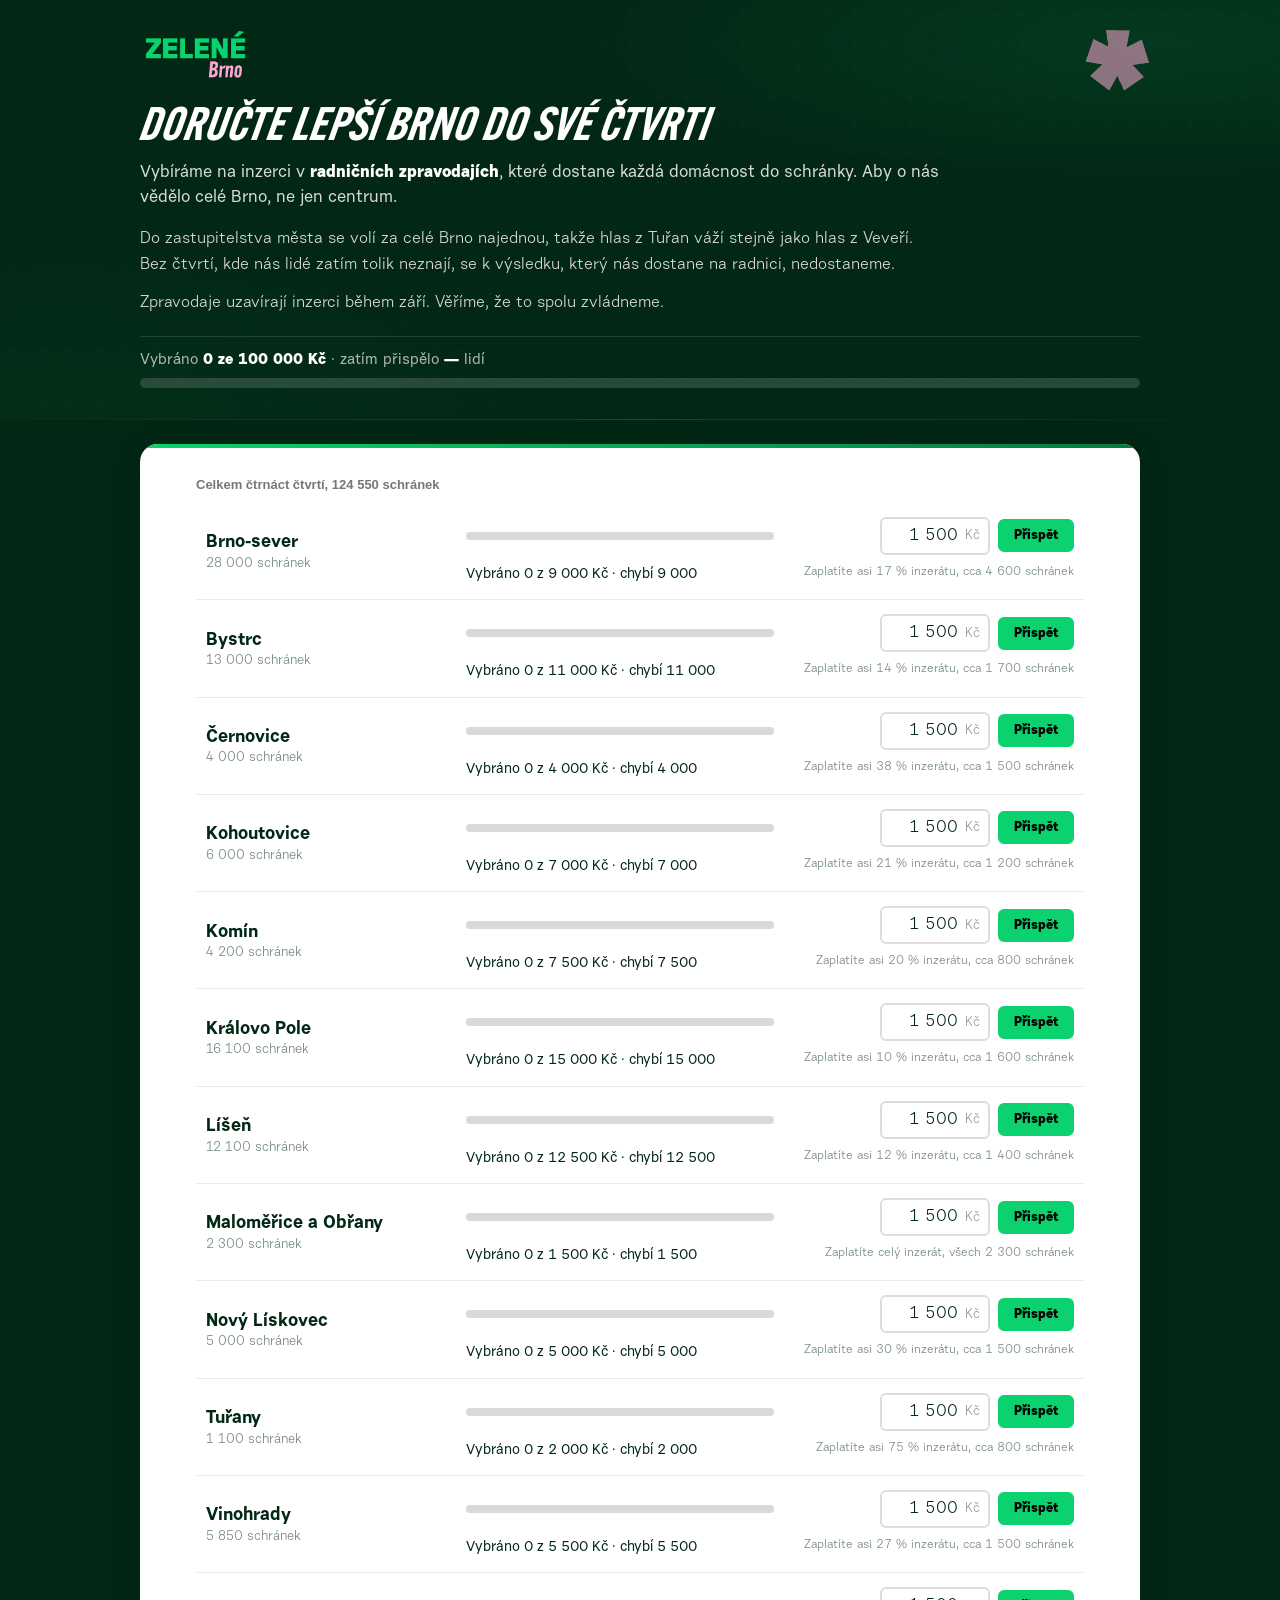
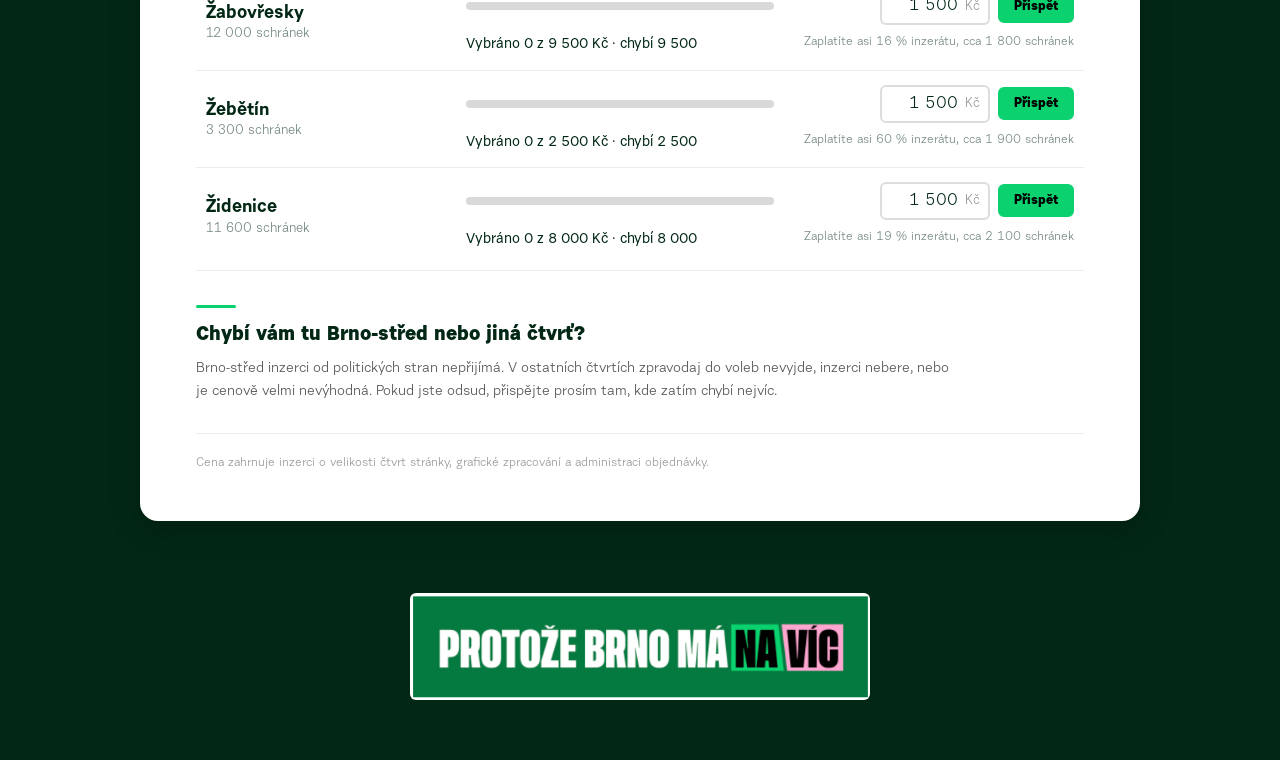
==== commit ba891d23: "Přesunout kampaň na čtvrti na hlavní stránku (index.html) Bývalé index.html (měsíční předplatné) pře" ====
--- a/index.html
+++ b/index.html
@@ -3,8 +3,8 @@
 <head>
 <meta charset="UTF-8">
 <meta name="viewport" content="width=device-width, initial-scale=1.0">
-<title>Předplať si Lepší Brno</title>
-<meta name="description" content="Místo Netflixu si do října 2026 předplať Lepší Brno. Trvalá platba, která pomůže Natálii Vencovské a Zeleným uspět v komunálních volbách v Brně.">
+<title>Doručte lepší Brno do své čtvrti</title>
+<meta name="description" content="Vybíráme na inzerci v radničních zpravodajích, aby o Zelených vědělo celé Brno, ne jen centrum. Vyberte si čtvrť a přispějte.">
 
 <link rel="icon" type="image/png" sizes="32x32" href="assets/favicon-32.png">
 <link rel="icon" type="image/png" sizes="16x16" href="assets/favicon-16.png">
@@ -13,418 +13,360 @@
 <meta property="og:type" content="website">
 <meta property="og:locale" content="cs_CZ">
 <meta property="og:site_name" content="LepsiBrno.cz">
-<meta property="og:title" content="Předplať si Lepší Brno">
-<meta property="og:description" content="Přes léto stejně Netflix moc nesleduješ. Předplať si místo něj Lepší Brno.">
+<meta property="og:url" content="https://lepsibrno.cz/">
+<meta property="og:title" content="Doručte lepší Brno do své čtvrti">
+<meta property="og:description" content="Vybíráme na inzerci v radničních zpravodajích, aby o nás vědělo celé Brno, ne jen centrum.">
+<meta property="og:image" content="https://lepsibrno.cz/assets/og-ctvrte.png">
+<meta property="og:image:width" content="1200">
+<meta property="og:image:height" content="630">
+<meta property="og:image:alt" content="Zelené Brno">
+
+<meta name="twitter:card" content="summary_large_image">
+<meta name="twitter:title" content="Doručte lepší Brno do své čtvrti">
+<meta name="twitter:description" content="Vybíráme na inzerci v radničních zpravodajích, aby o nás vědělo celé Brno, ne jen centrum.">
+<meta name="twitter:image" content="https://lepsibrno.cz/assets/og-ctvrte.png">
 
 <link rel="stylesheet" href="colors_and_type.css">
 <style>
   *, *::before, *::after { box-sizing: border-box; margin: 0; padding: 0; }
-  html { scroll-behavior: smooth; background: #0a1612; }
-  body { font-family: 'UrbanGrotesk', sans-serif; background: #0a1612; color: #000; overflow-x: hidden; }
-
-  .nav {
-    position: fixed; top: 0; left: 0; right: 0; z-index: 100;
-    padding: 0 48px; height: 64px;
-    display: flex; align-items: center; justify-content: space-between;
-    transition: background 0.3s, box-shadow 0.3s;
-  }
-  .nav.scrolled {
-    background: rgba(10,22,18,0.85);
-    backdrop-filter: blur(12px);
-    border-bottom: 1px solid rgba(255,255,255,0.08);
-  }
-  .nav:not(.scrolled) { background: transparent; }
-  .nav-logo {
-    display: flex; align-items: center; gap: 12px; text-decoration: none;
-    font-family: 'SVGDEurotype', serif; font-style: italic;
-    font-weight: 600;
-    font-size: 18px;
-    color: rgba(255,255,255,0.55);
-    transition: color 0.2s;
-  }
-  .nav-logo:hover { color: rgba(255,255,255,0.85); }
-  .nav.scrolled .nav-logo { color: rgba(0,0,0,0.55); }
-  .nav.scrolled .nav-logo:hover { color: #000; }
-  .nav-cta {
-    background: var(--color-green); color: #000;
-    padding: 9px 20px; border-radius: 4px;
-    font-weight: 700; font-size: 14px; text-decoration: none;
-    transition: background 0.2s, transform 0.15s; white-space: nowrap;
-  }
-  .nav-cta:hover { background: #09b060; transform: scale(0.97); }
-
-  /* HERO — tmavý s jemnou hloubkou */
+  html { background: #022815; }
+  body { font-family: 'UrbanGrotesk', sans-serif; background: #022815; color: #022815; overflow-x: hidden; }
+
+  /* ============ PODĚKOVÁNÍ PO NÁVRATU Z PLATBY (KARTA) ============ */
+  .thanks-banner { display: none; background: #022815; position: relative; overflow: hidden; }
+  .thanks-banner.visible { display: block; }
+  .thanks-banner::before {
+    content: ''; position: absolute; inset: 0;
+    background:
+      radial-gradient(ellipse 70% 60% at 85% 0%, rgba(11,210,111,0.18) 0%, transparent 55%),
+      radial-gradient(ellipse 50% 60% at 10% 100%, rgba(255,166,209,0.10) 0%, transparent 60%);
+  }
+  .thanks-inner {
+    position: relative; max-width: 640px; margin: 0 auto; padding: 48px 56px;
+    text-align: center;
+  }
+  .thanks-close {
+    position: absolute; top: 16px; right: 16px;
+    width: 32px; height: 32px; border-radius: 50%; border: none;
+    background: rgba(255,255,255,0.08); color: rgba(255,255,255,0.7);
+    font-size: 20px; line-height: 1; cursor: pointer;
+  }
+  .thanks-close:hover { background: rgba(255,255,255,0.16); color: #fff; }
+  .thanks-badge {
+    width: 64px; height: 64px; margin: 0 auto 18px; border-radius: 50%;
+    background: var(--color-green); color: #022815;
+    display: flex; align-items: center; justify-content: center;
+    font-size: 32px; font-weight: 900;
+    box-shadow: 0 0 0 8px rgba(11,210,111,0.14);
+  }
+  .thanks-eyebrow {
+    font-size: 12px; font-weight: 700; letter-spacing: 0.12em; text-transform: uppercase;
+    color: var(--color-green); margin-bottom: 12px;
+  }
+  .thanks-title {
+    font-family: 'SVGDEurotype', serif; font-style: italic; font-weight: 600;
+    font-size: clamp(26px, 3.4vw, 36px); color: #fff; margin-bottom: 14px;
+  }
+  .thanks-lead { font-size: 15px; line-height: 1.55; color: #d9d9d9; max-width: 460px; margin: 0 auto 24px; }
+  .thanks-actions { display: flex; justify-content: center; }
+  .thanks-share {
+    background: var(--color-green); color: #022815; border: none;
+    padding: 13px 28px; border-radius: 6px; font-size: 15px; font-weight: 800;
+    cursor: pointer; font-family: 'UrbanGrotesk', sans-serif;
+    transition: background 0.2s, transform 0.15s;
+  }
+  .thanks-share:hover { background: #09b060; transform: translateY(-1px); }
+  .thanks-share.copied { background: #d9d9d9; }
+  @media (max-width: 500px) {
+    .thanks-inner { padding: 40px 24px; }
+  }
+
+  /* ============ HERO / HLAVIČKA ============ */
   .hero {
     background:
-      radial-gradient(ellipse 80% 60% at 90% 10%, rgba(11,210,111,0.16) 0%, transparent 55%),
-      radial-gradient(ellipse 60% 70% at 5% 100%, rgba(11,210,111,0.06) 0%, transparent 60%),
-      #0a1612;
+      radial-gradient(ellipse 80% 60% at 90% 10%, rgba(11,210,111,0.10) 0%, transparent 55%),
+      radial-gradient(ellipse 60% 70% at 5% 100%, rgba(11,210,111,0.04) 0%, transparent 60%),
+      #022815;
     color: #fff;
     position: relative; overflow: hidden;
-    padding: 110px 80px 28px;
-  }
-  /* jemný dot grid pro hloubku — růžový nádech */
+    padding: 48px 80px 32px;
+  }
   .hero::before {
     content: ''; position: absolute; inset: 0;
-    background-image: radial-gradient(rgba(255,200,220,0.055) 1px, transparent 1px);
+    background-image: radial-gradient(rgba(255,200,220,0.05) 1px, transparent 1px);
     background-size: 28px 28px;
     pointer-events: none; z-index: 0;
   }
-  /* horizontální linka dole */
   .hero::after {
     content: ''; position: absolute; left: 0; right: 0; bottom: 0; height: 1px;
     background: linear-gradient(90deg, transparent 0%, rgba(255,255,255,0.12) 50%, transparent 100%);
   }
-  .hero-deco { position: absolute; pointer-events: none; z-index: 1; }
-  .hero-inner { position: relative; z-index: 2; max-width: 1280px; margin: 0 auto; }
-  @keyframes pulse { 0%,100%{opacity:1;transform:scale(1)} 50%{opacity:.5;transform:scale(.8)} }
-
-  .hero-line {
-    font-family: 'SVGDEurotype', serif; font-style: italic;
-    font-weight: 600;
-    font-size: clamp(30px, 4.2vw, 64px);
-    line-height: 1.08; letter-spacing: 0;
-    margin: 0;
-  }
-  .hero-line.muted { color: rgba(255,255,255,0.45); }
-  .hero-line.punch { color: #fff; margin-top: 4px; }
-  .hero-line .accent { color: var(--color-green); }
-  .hero-tagline {
-    margin-top: 24px;
-    padding-top: 20px;
+  .hero-deco { position: absolute; pointer-events: none; z-index: 1; height: auto; display: block; }
+  .hero-logo { width: 112px; height: auto; display: block; margin-top: -20px; margin-bottom: 16px; }
+  /* Stejný princip jako na predplatne.html: hero má větší boční padding než
+     section, takže hero text sedí nad vnějším okrajem bílé karty — obsah
+     karty je pak dál odsazený jejím vlastním (velkorysejším) paddingem. */
+  .hero-inner { position: relative; z-index: 2; max-width: 1000px; margin: 0 auto; }
+
+  .hero-title {
+    font-family: 'SVGDEurotype', serif; font-style: italic; font-weight: 600;
+    font-size: clamp(28px, 3.6vw, 50px);
+    line-height: 1.1; letter-spacing: 0; color: #fff;
+  }
+  .hero-subtitle {
+    margin-top: 14px;
+    font-family: 'UrbanGrotesk', sans-serif;
+    font-size: clamp(16px, 1.3vw, 20px);
+    font-weight: 500; color: #d9d9d9; line-height: 1.5;
+    max-width: 820px;
+  }
+  .hero-subtitle strong { color: #fff; font-weight: 800; }
+
+  .total-progress-wrap {
+    margin-top: 20px; padding-top: 16px;
     border-top: 1px solid rgba(255,255,255,0.12);
-    max-width: 880px;
+  }
+  .total-progress-label {
+    font-family: 'UrbanGrotesk', sans-serif; font-weight: 500;
+    font-size: 15px; color: rgba(217,217,217,0.8);
+    margin-bottom: 10px;
+    font-variant-numeric: tabular-nums;
+  }
+  .total-progress-label strong { color: #fff; font-weight: 800; }
+  .total-progress-track {
+    height: 10px; background: rgba(255,255,255,0.15); border-radius: 40px; overflow: hidden;
+  }
+  .total-progress-fill {
+    height: 100%; background: #ffa6d1; border-radius: 40px;
+    width: 0%; transition: width 0.5s ease;
+  }
+
+  .narrative {
+    margin-top: 16px;
+    display: flex; flex-direction: column; gap: 12px;
+    max-width: 800px;
+  }
+  .narrative p {
     font-family: 'UrbanGrotesk', sans-serif;
-    font-size: clamp(16px, 1.3vw, 19px);
-    font-weight: 500;
-    color: rgba(255,255,255,0.72); line-height: 1.5;
-  }
-  .hero-tagline strong { color: var(--color-green); font-weight: 700; }
-
-  /* Motivační most — jeden řádek, bez nadpisu */
-  .bridge {
-    background: #fff;
-    padding: 28px 80px 10px;
-    text-align: center;
-  }
-  .bridge-inner {
-    max-width: 1100px; margin: 0 auto;
-    font-family: 'SVGDEurotype', serif; font-style: italic;
-    font-weight: 600;
-    font-size: clamp(17px, 1.5vw, 22px);
-    color: #333; line-height: 1.45;
-  }
-  .bridge-inner strong { color: #067a40; font-style: normal; font-family: 'UrbanGrotesk', sans-serif; font-weight: 700; }
-
-  /* MATCHING — vložená karta uvnitř tier sekce */
-  .matching-inner {
-    margin-top: 24px;
-    background: linear-gradient(135deg, #ffd9e8 0%, #ffc6dc 100%);
-    border-radius: 14px;
-    padding: 16px 22px;
-  }
-  .matching-grid { display: grid; grid-template-columns: 1fr 1fr; gap: 22px; align-items: center; }
-  .matching-eyebrow {
-    display: inline-flex; align-items: center; gap: 6px;
-    font-size: 10px; font-weight: 800; letter-spacing: 0.14em; text-transform: uppercase;
-    color: #fff;
-    margin-bottom: 6px;
-    background: #d9006e;
-    padding: 3px 10px; border-radius: 40px;
-  }
-  .matching-text {
-    font-size: 15px; line-height: 1.45; font-weight: 500; color: #0a0a0a;
-    margin: 0;
-  }
-  .matching-text strong { color: #0a0a0a; font-weight: 800; }
-  .matching-progress-meta {
-    display: flex; justify-content: space-between; align-items: baseline;
-    font-size: 10px; font-weight: 700;
-    margin-bottom: 6px;
-    color: #0a0a0a;
-    text-transform: uppercase; letter-spacing: 0.08em;
-  }
-  .matching-progress-meta strong { font-size: 14px; font-weight: 800; color: #0a0a0a; text-transform: none; letter-spacing: 0; }
-  .matching-progress {
-    height: 8px; background: rgba(255,255,255,0.55); border-radius: 40px; overflow: hidden;
-  }
-  .matching-progress-bar {
-    height: 100%; background: linear-gradient(90deg, #d9006e 0%, #ff5c9b 100%);
-    border-radius: 40px;
-  }
-  .matching-countdown {
-    margin-top: 8px;
-    font-size: 10px; font-weight: 700; color: rgba(92,0,51,0.6);
-    text-transform: uppercase; letter-spacing: 0.08em;
-    display: inline-flex; align-items: center; gap: 5px;
-  }
-  .matching-countdown::before {
-    content: ''; width: 5px; height: 5px; border-radius: 50%;
-    background: #d9006e; animation: pulse 2s infinite;
-  }
-  .matching-countdown strong { color: #8a0046; font-size: 12px; }
-
-  /* SECTIONS */
-  .section { padding: 24px 40px; background: transparent; }
+    font-size: 16px; line-height: 1.6; font-weight: 400;
+    color: #d9d9d9;
+  }
+  .narrative p.narrative-cta {
+    font-weight: 400; font-size: 16px; line-height: 1.6;
+    color: #d9d9d9;
+  }
+
+  /* ============ SECTION / WHITE CARD ============ */
+  .section { padding: 24px 40px 64px; background: transparent; }
   .section-inner {
-    max-width: 1280px; margin: 0 auto;
+    max-width: 1000px; margin: 0 auto;
     background: #fff; border-radius: 18px;
-    padding: 48px 56px;
+    padding: 32px 56px 48px;
     box-shadow: 0 8px 30px rgba(0,0,0,0.25);
-  }
-  .section-label { font-size: 11px; font-weight: 700; letter-spacing: 0.14em; text-transform: uppercase; color: var(--color-green); margin-bottom: 8px; }
-  .section-title { font-family: 'TuskerGrotesk', sans-serif; font-size: clamp(22px, 2.4vw, 32px); text-transform: uppercase; letter-spacing: 0.02em; line-height: 1.05; }
-  .section-divider { width: 40px; height: 3px; background: var(--color-green); border-radius: 2px; margin: 10px 0 16px; }
-  .section-lead { font-size: 14px; line-height: 1.55; color: #666; max-width: 600px; margin-bottom: 22px; }
-
-  /* TIERS */
-  .tier-grid { display: grid; grid-template-columns: repeat(3, 1fr); gap: 14px; align-items: stretch; }
-  .tier-card {
-    position: relative;
-    background: #fff;
-    border: 2px solid #e6e6e6;
-    border-radius: 12px;
-    padding: 24px 22px 22px;
-    cursor: pointer;
-    transition: border-color 0.2s, transform 0.2s, box-shadow 0.2s, background 0.2s;
-    display: flex; flex-direction: column; gap: 14px;
-  }
-  .tier-popular {
-    position: absolute; top: -11px; left: 50%; transform: translateX(-50%);
-    background: var(--color-green); color: #000;
-    padding: 4px 14px; border-radius: 40px;
-    font-size: 10px; font-weight: 800; letter-spacing: 0.12em; text-transform: uppercase;
-    white-space: nowrap;
-  }
-  .tier-card:hover { border-color: #bde9cd; box-shadow: 0 6px 18px rgba(0,0,0,0.05); }
-  .tier-card.selected {
-    border-color: var(--color-green);
-    background: #f5fff9;
-    box-shadow: 0 6px 20px rgba(11,210,111,0.14);
-  }
-  .tier-check {
-    position: absolute; top: 14px; right: 14px;
-    width: 22px; height: 22px; border-radius: 50%;
-    background: #fff; border: 2px solid #ddd;
-    display: flex; align-items: center; justify-content: center;
-    font-weight: 800; font-size: 12px; color: transparent;
-    transition: all 0.2s;
-  }
-  .tier-card.selected .tier-check { background: var(--color-green); border-color: var(--color-green); color: #000; }
-  .tier-card.selected .tier-check::after { content: '✓'; }
-  .tier-price-block { display: flex; flex-direction: column; gap: 4px; }
-  .tier-price { display: flex; align-items: baseline; gap: 6px; }
-  .tier-price-num {
-    font-family: 'TuskerGrotesk', sans-serif;
-    font-size: clamp(48px, 5vw, 72px);
-    letter-spacing: 0.02em; color: #000; line-height: 0.95;
-  }
-  .tier-price-unit { font-size: 13px; color: #666; font-weight: 600; }
-  .tier-name {
-    font-family: 'SVGDEurotype', serif; font-style: italic;
-    font-size: 16px; font-weight: 600;
-    color: rgba(0,0,0,0.55);
-    letter-spacing: 0;
-  }
-  .tier-name.custom { font-style: normal; font-family: 'UrbanGrotesk', sans-serif; font-weight: 500; font-size: 14px; color: #888; }
-  .tier-total { font-size: 13px; color: #555; font-weight: 500; padding-top: 12px; border-top: 1px dashed #d4e7d9; }
-  .tier-total strong { color: #0a9a55; font-weight: 800; }
-  .tier-tangibility {
-    margin-top: auto;
-    font-size: 16px; line-height: 1.4; color: #0a0a0a;
-    font-weight: 600;
-  }
-  .tier-tangibility strong { color: #0a9a55; font-weight: 800; }
-
-  /* INCLUDED — Prime-style "Co je v předplatném" */
-  .included {
-    background: transparent;
-    padding: 24px 40px;
-  }
-  .included-card {
-    max-width: 1280px; margin: 0 auto;
-    background: #fff; border-radius: 18px;
-    padding: 48px 56px;
-    box-shadow: 0 8px 30px rgba(0,0,0,0.25);
-  }
-  .included-head { max-width: 1280px; margin: 0 auto 28px; text-align: center; }
-  .included-eyebrow {
-    font-family: 'SVGDEurotype', serif; font-style: italic;
-    font-size: clamp(16px, 1.3vw, 19px);
-    color: rgba(0,0,0,0.55); margin-top: 8px;
-  }
-  .included-title {
-    font-family: 'SVGDEurotype', serif; font-style: italic;
-    font-weight: 600;
-    font-size: clamp(26px, 3vw, 42px);
-    line-height: 1.15; letter-spacing: 0;
-    color: #000;
-  }
-  .included-title .accent { color: #067a40; }
-  .included-grid {
-    max-width: 1280px; margin: 0 auto;
-    display: grid; grid-template-columns: repeat(3, 1fr); gap: 28px 24px;
-  }
-  .included-item { display: flex; flex-direction: column; gap: 10px; }
-  .included-thumb {
-    aspect-ratio: 5 / 3; border-radius: 8px; overflow: hidden;
-    background: #eee; position: relative;
-  }
-  .included-thumb img {
-    width: 100%; height: 100%; object-fit: cover; display: block;
-    transition: transform 0.4s ease;
-  }
-  .included-item:hover .included-thumb img { transform: scale(1.04); }
-  .included-thumb-badge {
-    position: absolute; top: 10px; left: 10px;
-    background: rgba(255,255,255,0.92);
-    backdrop-filter: blur(4px);
-    color: #067a40;
-    font-size: 10px; font-weight: 800; letter-spacing: 0.1em; text-transform: uppercase;
-    padding: 4px 10px; border-radius: 40px;
-  }
-  .included-item h3 {
+    position: relative; overflow: hidden;
+  }
+  .section-inner::before {
+    content: ''; position: absolute; top: 0; left: 0; right: 0; height: 4px;
+    background: linear-gradient(90deg, #0bd26f 0%, #067a40 100%);
+  }
+
+  /* ============ DISTRICT TABLE ============ */
+  .table-eyebrow {
+    font-size: 13px; font-weight: 600;
+    color: #777; margin-bottom: 8px;
+    font-variant-numeric: tabular-nums;
+  }
+  .district-table { display: flex; flex-direction: column; }
+
+  .district-row {
+    display: grid;
+    grid-template-columns: minmax(170px, 240px) minmax(200px, 1fr) minmax(240px, 280px);
+    column-gap: 20px;
+    row-gap: 4px;
+    align-items: start;
+    padding: 14px 10px;
+    border-bottom: 1px solid #ececec;
+    transition: background-color 0.2s;
+  }
+  .district-row:last-child { border-bottom: none; }
+  .district-row.paid { background: rgba(11,210,111,0.08); }
+  .district-row.selected { box-shadow: inset 3px 0 0 #022815; }
+
+  .district-name-col { grid-column: 1; grid-row: 1 / 3; align-self: center; }
+  .district-name {
     font-family: 'UrbanGrotesk', sans-serif;
-    font-size: 17px; font-weight: 800; color: #000; line-height: 1.3;
-  }
-  .included-item p {
-    font-size: 14px; color: #555; line-height: 1.55; font-weight: 400;
-  }
-
-  /* FORM */
-  .form-section {
-    background: transparent;
-    padding: 24px 40px;
-  }
-  .order-summary {
-    max-width: 720px; margin: 0 auto 16px;
-    background: #fff;
-    border-radius: 18px;
-    padding: 22px 28px;
-    box-shadow: 0 8px 30px rgba(0,0,0,0.25);
-  }
-  .order-summary-title {
+    font-weight: 700; font-size: 18px; color: #022815; line-height: 1.25;
+  }
+  .district-mailboxes { font-size: 13px; color: rgba(2,40,21,0.55); margin-top: 2px; font-weight: 400; }
+
+  .district-progress-col { grid-column: 2; grid-row: 1; align-self: center; }
+  .district-bar-track {
+    width: 100%; height: 8px; background: #d9d9d9; border-radius: 40px; overflow: hidden;
+  }
+  .district-bar-fill {
+    height: 100%; border-radius: 40px; width: 0%;
+    background: #ffa6d1;
+    transition: width 0.4s ease;
+  }
+  .district-bar-fill.paid { background: var(--color-green); }
+
+  .district-stat-row {
+    grid-column: 2; grid-row: 2;
+    padding-top: 6px;
+  }
+  .district-money-col {
+    font-size: 14px; font-weight: 500; color: #022815; line-height: 1.45;
+    font-variant-numeric: tabular-nums;
+  }
+
+  .district-action-col {
+    grid-column: 3; grid-row: 1;
+    display: flex; gap: 8px; justify-content: flex-end; align-items: center;
+  }
+  .district-input-wrap { position: relative; display: inline-flex; align-items: center; }
+  .district-input {
+    width: 110px; padding: 9px 30px 9px 10px;
+    border: 2px solid #ddd; border-radius: 6px;
+    /* 16px, ne méně — pod 16px iOS Safari při kliknutí do pole stránku
+       automaticky přiblíží a po odkliknutí se nemusí spolehlivě vrátit. */
+    font-size: 16px; font-family: 'UrbanGrotesk', sans-serif; color: #022815;
+    text-align: right; outline: none; background: #fff;
+    transition: border-color 0.2s;
+    font-variant-numeric: tabular-nums;
+  }
+  .district-input:focus { border-color: var(--color-green); }
+  .kc-suffix {
+    position: absolute; right: 10px; font-size: 13px; color: #999; pointer-events: none;
+  }
+  .district-btn {
+    background: var(--color-green); color: #000; border: 2px solid var(--color-green);
+    padding: 8px 14px; border-radius: 6px;
+    font-weight: 800; font-size: 13px; cursor: pointer; white-space: nowrap;
     font-family: 'UrbanGrotesk', sans-serif;
-    font-size: 15px; font-weight: 700; letter-spacing: 0;
-    color: #333; margin-bottom: 14px;
-  }
-  .order-summary-title .muted { color: #888; font-weight: 500; }
-  .order-row {
-    display: flex; align-items: center; gap: 14px;
-    padding: 8px 4px;
-    font-size: 14px; color: #888;
-    transition: color 0.2s;
-  }
-  .order-row + .order-row { border-top: 1px dashed #eee; }
-  .order-row.active { color: #0a0a0a; font-weight: 600; }
-  .order-radio {
-    width: 18px; height: 18px; border-radius: 50%;
-    border: 2px solid #ccc; flex-shrink: 0;
-    display: flex; align-items: center; justify-content: center;
-    transition: all 0.2s;
-  }
-  .order-row.active .order-radio { border-color: var(--color-green); background: var(--color-green); }
-  .order-row.active .order-radio::after {
-    content: ''; width: 7px; height: 7px; border-radius: 50%; background: #0a0a0a;
-  }
-  .order-price { font-weight: 700; min-width: 130px; }
-  .order-row.active .order-price { font-weight: 800; }
-  .order-name {
-    font-family: 'SVGDEurotype', serif; font-style: italic;
-    font-weight: 600; min-width: 140px; color: #888;
-  }
-  .order-row.active .order-name { color: #555; }
-  .order-tangibility { font-size: 13px; color: #777; flex: 1; }
-  .order-row.active .order-tangibility { color: #0a9a55; font-weight: 700; }
-  @media (max-width: 600px) {
-    .order-row { flex-wrap: wrap; gap: 8px 14px; }
-    .order-price { min-width: auto; }
-    .order-name { min-width: auto; }
-    .order-tangibility { flex-basis: 100%; padding-left: 32px; }
-  }
-  .form-card {
-    max-width: 720px; margin: 0 auto;
-    background: #fff;
-    border-radius: 18px;
-    padding: 36px 40px;
-    box-shadow: 0 8px 30px rgba(0,0,0,0.25);
-  }
-  .form-card h3 {
-    font-family: 'TuskerGrotesk', sans-serif;
-    font-size: 22px; text-transform: uppercase; letter-spacing: 0.02em;
-    margin-bottom: 6px;
-  }
-  .form-card-lead { font-size: 17px; color: #444; line-height: 1.5; margin-bottom: 24px; font-weight: 500; }
+    transition: background 0.15s, opacity 0.15s;
+  }
+  .district-btn:hover:not(:disabled) { background: #09b060; border-color: #09b060; }
+  .district-btn:disabled { opacity: 0.4; cursor: not-allowed; }
+  /* Zaplacená čtvrť: tlačítko je sekundární (obrys, bez výplně), aby si
+     zelená nekonkurovala sama se sebou — akce, i dokončený stav. */
+  .district-btn.secondary {
+    background: transparent; color: #022815; border-color: var(--color-green);
+  }
+  .district-btn.secondary:hover:not(:disabled) { background: rgba(11,210,111,0.1); border-color: var(--color-green); }
+
+  .district-dynamic {
+    grid-column: 3; grid-row: 2;
+    font-size: 12px; line-height: 1.4; color: rgba(2,40,21,0.55);
+    font-weight: 400; text-align: right; padding-top: 5px;
+    min-height: 17px;
+    font-variant-numeric: tabular-nums;
+  }
+  .district-dynamic.warn { color: #b23b3b; font-weight: 600; }
+
+  /* ============ MISSING DISTRICTS ============ */
+  .missing-block { margin-top: 6px; padding-top: 34px; border-top: 1px solid #ececec; }
+  .missing-block .section-divider { width: 40px; height: 3px; background: var(--color-green); border-radius: 2px; margin: 0 0 14px; }
+  .missing-block h2 {
+    font-family: 'UrbanGrotesk', sans-serif; font-weight: 800; font-size: 20px;
+    color: #022815; text-transform: none; letter-spacing: 0; line-height: 1.3;
+    margin-bottom: 10px;
+  }
+  .missing-block p {
+    font-size: 14px; line-height: 1.62; color: #555; font-weight: 400; max-width: 760px;
+  }
+
+  /* ============ PRICE NOTE ============ */
+  .price-note {
+    margin-top: 30px; padding-top: 20px; border-top: 1px solid #ececec;
+    font-size: 12px; color: #999; line-height: 1.55; font-weight: 400;
+  }
+
+  /* ============ PAYMENT STEP ============ */
+  #paymentView { display: none; }
+  #paymentView.visible { display: block; }
+  .payment-recap {
+    display: flex; align-items: flex-start; justify-content: space-between; gap: 16px;
+    margin-bottom: 26px; padding-bottom: 18px; border-bottom: 1px dashed #e6e6e6;
+  }
+  .payment-recap-text {
+    font-size: 17px; font-weight: 600; color: #022815; line-height: 1.4; font-variant-numeric: tabular-nums;
+    flex: 1; min-width: 0;
+  }
+  .payment-recap-text strong { font-weight: 800; }
+  .change-link {
+    background: none; border: none; font-size: 13px; font-weight: 700; color: #067a40;
+    text-decoration: underline; cursor: pointer; font-family: 'UrbanGrotesk', sans-serif;
+    white-space: nowrap; flex-shrink: 0; margin-top: 2px;
+  }
+  .change-link:hover { color: var(--color-green); }
+
+  .method-toggle { display: grid; grid-template-columns: 1fr 1fr; gap: 10px; margin-bottom: 26px; }
+  .method-btn {
+    min-width: 0; box-sizing: border-box;
+    padding: 14px 12px; border: 2px solid #e3e3e3; border-radius: 12px; background: #fff;
+    cursor: pointer; font-family: inherit; font-size: 15px; font-weight: 700; color: #555;
+    transition: border-color .15s, background .15s, color .15s; text-align: center;
+  }
+  .method-btn:hover { border-color: #bde9cd; }
+  .method-btn.active { border-color: var(--color-green); background: #f0fbf5; color: #000; }
+  .method-btn small { display: block; font-weight: 500; font-size: 12px; color: #888; margin-top: 3px; }
+
   .form-row { display: grid; grid-template-columns: 1fr 1fr; gap: 12px; margin-bottom: 12px; }
-  .form-field { display: flex; flex-direction: column; gap: 4px; }
+  .form-field { display: flex; flex-direction: column; gap: 4px; min-width: 0; }
   .form-field label { font-size: 12px; font-weight: 700; color: #444; letter-spacing: 0.04em; text-transform: uppercase; }
   .form-field input {
+    width: 100%; box-sizing: border-box;
     padding: 10px 13px; border: 2px solid #ddeee2; border-radius: 4px;
-    font-size: 14px; font-family: 'UrbanGrotesk', sans-serif;
-    transition: border-color 0.2s; outline: none; color: #000; background: #fff;
+    /* 16px, ne méně — stejný důvod jako u .district-input (iOS Safari zoom). */
+    font-size: 16px; font-family: 'UrbanGrotesk', sans-serif;
+    transition: border-color 0.2s; outline: none; color: #022815; background: #fff;
   }
   .form-field input:focus { border-color: var(--color-green); }
   .form-single { margin-bottom: 12px; }
-  .form-submit {
+
+  .payment-submit {
     background: var(--color-green); color: #000; border: none;
     padding: 18px 30px; border-radius: 6px; font-size: 17px; font-weight: 800;
     cursor: pointer; font-family: 'UrbanGrotesk', sans-serif;
+    box-shadow: 0 6px 20px rgba(11,210,111,0.35);
     transition: background 0.2s, transform 0.15s, box-shadow 0.2s;
     margin-top: 10px; width: 100%;
-    box-shadow: 0 6px 20px rgba(11,210,111,0.35);
-    letter-spacing: 0.01em;
-  }
-  .form-submit:hover:not(:disabled) {
-    background: #09b060;
-    transform: translateY(-1px);
-    box-shadow: 0 10px 26px rgba(11,210,111,0.45);
-  }
-  .form-submit:disabled { opacity: 0.65; cursor: wait; }
+  }
+  .payment-submit:hover { background: #09b060; transform: translateY(-1px); box-shadow: 0 10px 26px rgba(11,210,111,0.45); }
+
+  .form-error {
+    display: none;
+    margin-top: 14px; font-size: 13px; color: #a30000; line-height: 1.55;
+    background: #fff0f0; border: 1px solid #ffb3b3;
+    border-radius: 6px; padding: 12px 14px;
+  }
+  .form-error.visible { display: block; }
+  .form-error a { color: #a30000; text-decoration: underline; }
+
   .form-tax-note {
     margin-top: 16px;
     font-size: 13px; color: #555; line-height: 1.55;
     background: #f4fff8; border: 1px solid #d5eed8;
     border-radius: 6px; padding: 12px 14px;
   }
-  .form-legal { font-size: 11px; color: #888; line-height: 1.55; margin-top: 16px; }
-  .form-legal a { color: #067a40; text-decoration: underline; }
-  .form-legal a:hover { color: var(--color-green); }
-  .form-error {
-    display: none;
-    background: #fff0f0; border: 2px solid #ffb3b3; color: #a30000;
-    padding: 12px 14px; border-radius: 4px; font-size: 13px; line-height: 1.5;
-    margin-top: 12px;
-  }
-  .form-error.visible { display: block; }
-
-  /* SUCCESS */
-  .success {
-    display: none;
-    max-width: 720px; margin: 0 auto;
-    background: #fff;
-    border: 2px solid var(--color-green);
-    border-radius: 18px;
-    padding: 36px 40px;
-    box-shadow: 0 8px 30px rgba(0,0,0,0.25);
-  }
+  .form-legal { font-size: 11px; color: #888; line-height: 1.55; margin-top: 18px; }
+
+  /* ============ ÚSPĚŠNÁ PLATBA (PŘEVOD + QR) ============ */
+  .success { display: none; }
   .success.visible { display: block; }
   .success h3 {
-    font-family: 'TuskerGrotesk', sans-serif;
-    font-size: 24px; text-transform: uppercase; letter-spacing: 0.02em;
-    margin-bottom: 6px;
-  }
-  .success-lead { font-size: 15px; color: #555; line-height: 1.55; margin-bottom: 22px; }
-  .method-toggle { display: grid; grid-template-columns: 1fr 1fr; gap: 10px; margin-bottom: 22px; }
-  .method-btn {
-    padding: 14px 12px; border: 2px solid #e3e3e3; border-radius: 12px; background: #fff;
-    cursor: pointer; font-family: inherit; font-size: 15px; font-weight: 700; color: #555;
-    transition: border-color .15s, background .15s, color .15s; text-align: center;
-  }
-  .method-btn:hover { border-color: #bde9cd; }
-  .method-btn.active { border-color: var(--color-green); background: #f0fbf5; color: #000; }
-  .method-btn small { display: block; font-weight: 500; font-size: 12px; color: #888; margin-top: 3px; }
-
-  .payment-grid { display: grid; gap: 10px; margin-bottom: 24px; }
+    font-family: 'UrbanGrotesk', sans-serif; font-weight: 800; font-size: 22px;
+    color: #022815; margin-bottom: 8px;
+  }
+  .success-lead { font-size: 14px; color: #555; line-height: 1.55; margin-bottom: 20px; }
+
+  .qr-wrap {
+    display: flex; justify-content: center; padding: 20px;
+    background: #f7f9f8; border-radius: 12px; margin-bottom: 20px;
+  }
+  .qr-wrap svg { width: 200px; height: 200px; display: block; }
+
+  .payment-grid { display: grid; gap: 10px; margin-bottom: 20px; }
   .payment-row {
     display: grid; grid-template-columns: 140px 1fr auto; gap: 12px;
     align-items: center; padding: 12px 16px;
@@ -432,7 +374,7 @@
     border: 1px solid #d5eed8;
   }
   .payment-label { font-size: 11px; color: #666; text-transform: uppercase; letter-spacing: 0.08em; font-weight: 700; }
-  .payment-value { font-size: 16px; font-weight: 700; color: #000; word-break: break-all; font-variant-numeric: tabular-nums; }
+  .payment-value { font-size: 16px; font-weight: 700; color: #022815; word-break: break-all; font-variant-numeric: tabular-nums; }
   .copy-btn {
     background: #fff; border: 2px solid #d5eed8; border-radius: 4px;
     padding: 7px 12px; font-size: 11px; font-weight: 700; cursor: pointer;
@@ -443,404 +385,240 @@
   }
   .copy-btn:hover, .copy-btn.copied { background: var(--color-green); border-color: var(--color-green); color: #000; }
 
-  .instructions-title {
-    font-family: 'UrbanGrotesk', sans-serif;
-    font-size: 16px; font-weight: 700;
-    color: #444;
-    margin-bottom: 14px; line-height: 1.35;
-    text-transform: none; letter-spacing: 0;
-  }
-  .instructions-list { list-style: none; display: flex; flex-direction: column; gap: 12px; margin-bottom: 18px; }
-  .instructions-list li {
-    display: flex; gap: 12px; font-size: 17px; line-height: 1.55; color: #1a1a1a;
-  }
-  .instructions-list li::before {
-    content: ''; flex-shrink: 0;
-    width: 8px; height: 8px; border-radius: 50%;
-    background: var(--color-green); margin-top: 10px;
-  }
-  .instructions-list strong { font-weight: 800; }
-  .instructions-list strong { color: #000; }
   .instructions-note {
     background: #fff8e1; border-left: 3px solid #f5c842;
     padding: 14px 16px; border-radius: 4px;
-    font-size: 15px; color: #444; line-height: 1.55;
-  }
-
-  /* ONE-TIME CTA — drobný odkaz pod formulářem */
-  .one-time-cta {
-    background: transparent;
-    padding: 16px 40px 56px;
-    text-align: center;
-  }
-  .one-time-btn {
-    display: inline-flex; align-items: center; gap: 8px;
-    background: rgba(255,255,255,0.08);
-    color: #fff;
-    border: 1px solid rgba(255,255,255,0.25);
-    padding: 12px 22px; border-radius: 6px;
-    font-weight: 600; font-size: 14px; text-decoration: none;
-    transition: all 0.2s;
-    backdrop-filter: blur(8px);
-  }
-  .one-time-btn:hover {
-    background: rgba(255,255,255,0.16);
-    border-color: rgba(255,255,255,0.45);
-    transform: translateY(-1px);
-  }
-
-  footer.site-footer {
-    background: #000; color: rgba(255,255,255,0.5);
-    padding: 28px 80px;
-    font-size: 12px;
-  }
-  .footer-inner {
-    max-width: 1280px; margin: 0 auto;
-    display: flex; justify-content: space-between; align-items: center; gap: 20px; flex-wrap: wrap;
-  }
-  .footer-inner a { color: var(--color-green); text-decoration: none; }
-  .footer-inner a:hover { color: #fff; }
-
-  /* RESPONSIVE */
+    font-size: 13px; color: #444; line-height: 1.55;
+  }
+  .instructions-note strong { color: #000; }
+
+  @media (max-width: 500px) {
+    .payment-row { grid-template-columns: 1fr; gap: 6px; }
+    .payment-row .copy-btn { justify-self: start; }
+  }
+  .form-legal a { color: #067a40; text-decoration: underline; }
+  .form-legal a:hover { color: var(--color-green); }
+
+  /* ============ REFRÉN KAMPANĚ ============ */
+  .refren-wrap { background: #022815; padding: 8px 24px 56px; text-align: center; }
+  .refren-wrap img { max-width: 460px; width: 100%; height: auto; border-radius: 6px; }
+
+  /* ============ RESPONSIVE ============ */
   @media (max-width: 1024px) {
-    .hero { padding: 100px 40px 56px; }
-    .matching, .section, .form-section, .one-time-cta, .included { padding-left: 40px; padding-right: 40px; }
-    .matching-inner { padding: 24px 28px; }
-    .matching-grid { grid-template-columns: 1fr; gap: 24px; }
-    .matching-inner { grid-template-columns: 1fr; gap: 16px; }
-    footer.site-footer { padding: 24px 40px; }
-    .tier-grid { grid-template-columns: 1fr 1fr; }
-    .included-grid { grid-template-columns: 1fr 1fr; gap: 24px; }
-  }
-  @media (max-width: 768px) {
-    .nav { padding: 0 20px; }
-    .nav-wordmark { font-size: 15px; }
-    .hero { padding: 78px 24px 24px; }
-    .hero-slogans { grid-template-columns: 1fr; gap: 18px; }
-    .matching, .form-section, .one-time-cta, .included, .bridge { padding-left: 20px; padding-right: 20px; }
-    .section { padding: 24px 20px 32px; }
-    .included { padding-top: 32px; padding-bottom: 40px; }
-    .matching { padding-top: 14px; padding-bottom: 14px; }
-    .form-card, .success { padding: 22px 20px; }
+    .hero { padding: 56px 40px 36px; }
+    .section { padding: 20px 40px 48px; }
+  }
+
+  /* 960px, ne 720px: mřížka řádku čtvrti (3 sloupce, min. šířka ~650px)
+     by se jinak mezi 720-900px zúžila víc, než kolik potřebuje, a přetékala
+     dřív, než by se stihla přepnout na skládané mobilní zobrazení. */
+  @media (max-width: 960px) {
+    .hero { padding: 40px 20px 24px; }
+    .section { padding: 0 12px 32px; }
+    .section-inner { padding: 16px 14px 20px; border-radius: 14px; }
+
+    .district-row {
+      display: flex; flex-direction: column; gap: 6px;
+      padding: 14px 6px;
+    }
+    .district-name-col, .district-progress-col, .district-stat-row, .district-action-col, .district-dynamic {
+      grid-column: unset; grid-row: unset; align-self: stretch;
+    }
+    .district-stat-row { padding-top: 2px; }
+    .district-action-col { justify-content: flex-start; }
+    .district-input { flex: 0 0 auto; width: 108px; }
+    .district-btn { flex: 0 0 auto; padding: 10px 18px; }
+    .district-dynamic { text-align: left; }
+
+    .ad-word { display: none; }
+
+    .payment-recap { flex-wrap: wrap; }
+    .method-toggle { grid-template-columns: 1fr; }
     .form-row { grid-template-columns: 1fr; }
-    .tier-grid { grid-template-columns: 1fr; gap: 10px; }
-    .payment-row { grid-template-columns: 1fr; gap: 6px; padding: 12px; }
-    .payment-row .copy-btn { justify-self: start; }
-    footer.site-footer { padding: 22px 20px; }
-    .included-grid { grid-template-columns: 1fr; gap: 22px; }
-  }
-
-  .fade-in { opacity: 0; transform: translateY(16px); transition: opacity 0.5s ease, transform 0.5s ease; }
-  .fade-in.visible { opacity: 1; transform: translateY(0); }
-  .fade-in-delay-1 { transition-delay: 0.08s; }
-  .fade-in-delay-2 { transition-delay: 0.16s; }
+  }
+
+  @media (min-width: 721px) {
+    /* na desktopu se mobilní řádkové řazení nepoužívá, pořadí drží grid */
+  }
 </style>
 </head>
 <body>
 
-<nav class="nav" id="mainNav">
-  <a href="#" class="nav-logo">Zelení Brno</a>
-  <a href="#predplatit" class="nav-cta">Předplatit</a>
-</nav>
-
-<section class="hero">
-  <svg class="hero-deco" style="top:20%;right:8%;width:90px;opacity:0.22" viewBox="0 0 60 60"><circle cx="30" cy="30" r="30" fill="#ffa6d1"/></svg>
-  <svg class="hero-deco" style="bottom:26%;right:24%;width:48px;opacity:0.18" viewBox="0 0 60 60"><circle cx="30" cy="30" r="30" fill="#0bd26f"/></svg>
-  <svg class="hero-deco" style="top:58%;right:6%;width:22px;opacity:0.25" viewBox="0 0 60 60"><rect x="0" y="0" width="60" height="60" fill="#ffa6d1" transform="rotate(12,30,30)"/></svg>
-  <svg class="hero-deco" style="bottom:8%;right:42%;width:18px;opacity:0.2" viewBox="0 0 60 60"><rect x="0" y="0" width="60" height="60" fill="#0bd26f" transform="rotate(-15,30,30)"/></svg>
-  <div class="hero-inner">
-    <h1 class="hero-line muted">Přes léto streamovací služby stejně moc nesleduješ.</h1>
-    <p class="hero-line punch">Předplať si místo nich <span class="accent">lepší Brno.</span></p>
-    <p class="hero-tagline">
-      Nastav si trvalou platbu a pomoz Natálii Vencovské a brněnským Zeleným uspět v říjnových komunálních volbách — <strong id="monthsLeftHero">—</strong>.
-    </p>
+<div class="thanks-banner" id="thanksBanner">
+  <div class="thanks-inner">
+    <button type="button" class="thanks-close" id="thanksClose" aria-label="Zavřít">×</button>
+    <div class="thanks-badge">✓</div>
+    <p class="thanks-eyebrow">Platba proběhla</p>
+    <h2 class="thanks-title">Díky za tvůj dar!</h2>
+    <p class="thanks-lead">Pomáhá dostat Zelené Brno blíže lidem ve vybrané čtvrti.</p>
+    <div class="thanks-actions">
+      <button type="button" class="thanks-share" id="thanksShare">Sdílet s přáteli</button>
+    </div>
   </div>
-</section>
-
-<section class="section" id="predplatit">
-  <div class="section-inner">
-    <div class="section-label fade-in">Vyber si tarif</div>
-    <h2 class="section-title fade-in">Kolik do toho měsíčně chceš dát?</h2>
-    <div class="section-divider fade-in"></div>
-
-    <div class="tier-grid" id="tierGrid">
-      <div class="tier-card fade-in" data-tier="oneplay" data-amount="199">
-        <span class="tier-check"></span>
-        <div class="tier-price-block">
-          <div class="tier-price">
-            <span class="tier-price-num">199</span>
-            <span class="tier-price-unit">Kč / měsíc</span>
-          </div>
-          <div class="tier-name">jako Oneplay</div>
-        </div>
-        <div class="tier-total">Celkem za kampaň daruješ <strong data-tier-total="199">—</strong></div>
-        <div class="tier-tangibility">= <strong>250 výtisků</strong> volebních novin do brněnských schránek</div>
+</div>
+
+<div id="mainView">
+
+  <section class="hero">
+    <img class="hero-deco" src="assets/hvezdicka-crop.png" alt="" style="top:6%;right:10%;width:70px;opacity:0.55;transform:rotate(-8deg)">
+    <div class="hero-inner">
+      <img class="hero-logo" src="assets/logo-zelene-brno-crop.png" alt="Zelené Brno">
+      <h1 class="hero-title">Doručte lepší Brno do své čtvrti</h1>
+      <p class="hero-subtitle">Vybíráme na inzerci v <strong>radničních zpravodajích</strong>, které dostane každá domácnost do schránky. Aby o nás vědělo celé Brno, ne jen centrum.</p>
+
+      <div class="narrative">
+        <p>Do zastupitelstva města se volí za celé Brno najednou, takže hlas z Tuřan váží stejně jako hlas z Veveří. Bez čtvrtí, kde nás lidé zatím tolik neznají, se k výsledku, který nás dostane na radnici, nedostaneme.</p>
+        <p class="narrative-cta">Zpravodaje uzavírají inzerci během září. Věříme, že to spolu zvládneme.</p>
       </div>
 
-      <div class="tier-card selected fade-in fade-in-delay-1" data-tier="netflix" data-amount="339">
-        <span class="tier-popular">Nejoblíbenější</span>
-        <span class="tier-check"></span>
-        <div class="tier-price-block">
-          <div class="tier-price">
-            <span class="tier-price-num">339</span>
-            <span class="tier-price-unit">Kč / měsíc</span>
-          </div>
-          <div class="tier-name">jako Netflix</div>
-        </div>
-        <div class="tier-total">Celkem za kampaň daruješ <strong data-tier-total="339">—</strong></div>
-        <div class="tier-tangibility">= <strong>27 plakátů</strong> vylepených na měsíc v ulicích Brna</div>
-      </div>
-
-      <div class="tier-card fade-in fade-in-delay-2" data-tier="max" data-amount="599">
-        <span class="tier-check"></span>
-        <div class="tier-price-block">
-          <div class="tier-price">
-            <span class="tier-price-num">599</span>
-            <span class="tier-price-unit">Kč / měsíc</span>
-          </div>
-          <div class="tier-name">jako všechny služby naráz</div>
-        </div>
-        <div class="tier-total">Celkem za kampaň daruješ <strong data-tier-total="599">—</strong></div>
-        <div class="tier-tangibility">= <strong>uspořádání předvolební akce</strong></div>
-      </div>
-    </div>
-
-    <div class="matching-inner">
-      <div class="matching-grid">
-        <div>
-          <span class="matching-eyebrow">Jen do konce června</span>
-          <p class="matching-text">
-            <strong>Tvůj první dar nám velký dárce zdvojnásobí</strong> — až do celkové výše 50 000 Kč.
-          </p>
-        </div>
-        <div class="matching-progress-wrap">
-          <div class="matching-progress-meta">
-            <span>Již zdvojnásobeno</span>
-            <span><strong id="matchingRemaining">6 200</strong> / 50 000 Kč</span>
-          </div>
-          <div class="matching-progress">
-            <div class="matching-progress-bar" id="matchingProgressBar" style="width: 12.4%"></div>
-          </div>
-          <div class="matching-countdown">
-            Zbývá <strong id="matchingDaysLeft">—</strong>
-          </div>
+      <div class="total-progress-wrap">
+        <div class="total-progress-label">Vybráno <strong><span id="totalRaised">—</span> ze 100 000 Kč</strong> · zatím přispělo <strong id="donorCount">—</strong> lidí</div>
+        <div class="total-progress-track">
+          <div class="total-progress-fill" id="totalProgressFill"></div>
         </div>
       </div>
     </div>
-  </div>
-</section>
-
-<section class="included">
-  <div class="included-card">
-    <div class="included-head fade-in">
-      <h2 class="included-title">Brno <span class="accent">má na víc.</span></h2>
-      <p class="included-eyebrow">A tvoje předplatné nám dává šanci to prosadit. Tohle je pro nás lepší Brno:</p>
+  </section>
+
+  <section class="section">
+    <div class="section-inner">
+      <p class="table-eyebrow">Celkem čtrnáct čtvrtí, <span id="totalMailboxes">—</span> schránek</p>
+      <div class="district-table" id="districtTable"></div>
+
+      <div class="missing-block">
+        <div class="section-divider"></div>
+        <h2>Chybí vám tu Brno-střed nebo jiná čtvrť?</h2>
+        <p>Brno-střed inzerci od politických stran nepřijímá. V ostatních čtvrtích zpravodaj do voleb nevyjde, inzerci nebere, nebo je cenově velmi nevýhodná. Pokud jste odsud, přispějte prosím tam, kde zatím chybí nejvíc.</p>
+      </div>
+
+      <p class="price-note">Cena zahrnuje inzerci o velikosti čtvrt stránky, grafické zpracování a administraci objednávky.</p>
     </div>
-    <div class="included-grid">
-    <div class="included-item fade-in">
-      <div class="included-thumb">
-        <img src="assets/01bydleni.jpg" alt="Bydlení">
-        <span class="included-thumb-badge">★ Bydlení</span>
+  </section>
+
+</div>
+
+<div id="paymentView">
+  <section class="section" style="padding-top: 0;">
+    <div class="section-inner" style="max-width: 720px;">
+      <div class="payment-recap">
+        <p class="payment-recap-text" id="recapText">—</p>
+        <button type="button" class="change-link" id="changeBtn">změnit</button>
       </div>
-      <h3>Brno, kde se dá bydlet</h3>
-      <p>Urychlené opravy prázdných městských bytů, více nových obecních bytů i pomoc ohroženým skupinám.</p>
-    </div>
-    <div class="included-item fade-in fade-in-delay-1">
-      <div class="included-thumb">
-        <img src="assets/02lavicka.jpg" alt="Zeleň a veřejný prostor">
-        <span class="included-thumb-badge">★ Veřejný prostor</span>
+
+      <div class="method-toggle" id="methodToggle">
+        <button type="button" class="method-btn active" data-method="transfer">Zaplatit převodem<small>z účtu</small></button>
+        <button type="button" class="method-btn" data-method="card">Zaplatit kartou<small>přes Stripe</small></button>
       </div>
-      <h3>Zeleň a veřejný prostor</h3>
-      <p>Více stromů, laviček a míst pro lidi. Kvalitní urbanismus a architektura, konec vizuálního smogu. Péče o detaily města namísto megalomanských projektů.</p>
-    </div>
-    <div class="included-item fade-in fade-in-delay-2">
-      <div class="included-thumb">
-        <img src="assets/04mobilita.jpg" alt="Bezpečná mobilita">
-        <span class="included-thumb-badge">★ Mobilita</span>
-      </div>
-      <h3>Bezpečná mobilita</h3>
-      <p>Bezpečné ulice pro chodce, cyklisty i rodiče s kočárky, ne jen pro auta. Kvalitní MHD.</p>
-    </div>
-    <div class="included-item fade-in">
-      <div class="included-thumb">
-        <img src="assets/03vzdelani.jpg" alt="Vzdělání a děti">
-        <span class="included-thumb-badge">★ Vzdělání</span>
-      </div>
-      <h3>Vzdělání a děti</h3>
-      <p>Dostatek míst ve školkách i na středních školách, kvalitní výuka ve všech školách, dostupné kroužky a příměstské tábory.</p>
-    </div>
-    <div class="included-item fade-in fade-in-delay-1">
-      <div class="included-thumb">
-        <img src="assets/05kultura.jpg" alt="Kultura a komunita">
-        <span class="included-thumb-badge">★ Kultura</span>
-      </div>
-      <h3>Kultura a komunita</h3>
-      <p>Nezávislá a svobodná kultura, místa pro setkávání a komunitní život.</p>
-    </div>
-    <div class="included-item fade-in fade-in-delay-2">
-      <div class="included-thumb">
-        <img src="assets/06komunita.jpg" alt="Otevřená radnice">
-        <span class="included-thumb-badge">★ Otevřenost</span>
-      </div>
-      <h3>Otevřená a hospodárná radnice</h3>
-      <p>Peníze na zlepšení každodenního života místo miliard na megaprojekty. Transparentnost, zapojení veřejnosti a konec klientelismu.</p>
-    </div>
-    </div>
-  </div>
-</section>
-
-<section class="form-section">
-  <div class="order-summary" id="orderSummary">
-    <div class="order-summary-title">Potvrzení tarifu <span class="muted">— výše měsíčního daru brněnským Zeleným</span></div>
-    <div class="order-row" data-order-tier="oneplay">
-      <span class="order-radio"></span>
-      <span class="order-price">199 Kč / měsíc</span>
-      <span class="order-name">jako Oneplay</span>
-      <span class="order-tangibility">= 250 výtisků novin</span>
-    </div>
-    <div class="order-row active" data-order-tier="netflix">
-      <span class="order-radio"></span>
-      <span class="order-price">339 Kč / měsíc</span>
-      <span class="order-name">jako Netflix</span>
-      <span class="order-tangibility">= 27 plakátů na měsíc</span>
-    </div>
-    <div class="order-row" data-order-tier="max">
-      <span class="order-radio"></span>
-      <span class="order-price">599 Kč / měsíc</span>
-      <span class="order-name">jako všechny služby naráz</span>
-      <span class="order-tangibility">= uspořádání předvolební akce</span>
-    </div>
-  </div>
-
-  <form id="subscribeForm" class="form-card">
-    <div class="method-toggle" id="methodToggle">
-      <button type="button" class="method-btn active" data-method="transfer">Trvalým příkazem<small>z účtu</small></button>
-      <button type="button" class="method-btn" data-method="card">Platební kartou<small>přes Stripe</small></button>
-    </div>
-    <h3>Vyplň své údaje</h3>
-    <p class="form-card-lead" id="formLead">Údaje potřebujeme ze zákona. Po odeslání obdržíš platební instrukce pro trvalý bankovní příkaz.</p>
-
-    <div class="form-row">
-      <div class="form-field">
-        <label for="firstName">Jméno</label>
-        <input id="firstName" name="firstName" required placeholder="Jméno">
-      </div>
-      <div class="form-field">
-        <label for="lastName">Příjmení</label>
-        <input id="lastName" name="lastName" required placeholder="Příjmení">
+
+      <form id="donorForm">
+        <div class="form-row">
+          <div class="form-field">
+            <label for="firstName">Jméno</label>
+            <input id="firstName" name="firstName" required placeholder="Jméno">
+          </div>
+          <div class="form-field">
+            <label for="lastName">Příjmení</label>
+            <input id="lastName" name="lastName" required placeholder="Příjmení">
+          </div>
+        </div>
+        <div class="form-row">
+          <div class="form-field">
+            <label for="birth">Datum narození</label>
+            <input id="birth" name="birth" required placeholder="DD.MM.RRRR" pattern="\d{1,2}\.\d{1,2}\.\d{4}">
+          </div>
+          <div class="form-field">
+            <label for="phone">Telefon <span style="font-weight:500;color:#999;text-transform:none;letter-spacing:0">(nepovinné)</span></label>
+            <input id="phone" name="phone" type="tel" placeholder="+420 …">
+          </div>
+        </div>
+        <div class="form-single">
+          <div class="form-field">
+            <label for="email">E-mail</label>
+            <input id="email" name="email" type="email" required placeholder="tvuj@email.cz">
+          </div>
+        </div>
+        <div class="form-single">
+          <div class="form-field">
+            <label for="street">Ulice a číslo popisné</label>
+            <input id="street" name="street" required placeholder="Veveří 1234/56">
+          </div>
+        </div>
+        <div class="form-row">
+          <div class="form-field">
+            <label for="city">Město</label>
+            <input id="city" name="city" required placeholder="Brno">
+          </div>
+          <div class="form-field">
+            <label for="zip">PSČ</label>
+            <input id="zip" name="zip" required placeholder="602 00" pattern="\d{3} ?\d{2}">
+          </div>
+        </div>
+
+        <button type="submit" class="payment-submit" id="paySubmitBtn">Zobrazit údaje k platbě →</button>
+
+        <div class="form-error" id="formError"></div>
+
+        <p class="form-tax-note">
+          Souhrnný roční dar 1 000 Kč a vyšší si můžete odečíst od základu pro výpočet daně z příjmu.
+        </p>
+
+        <p class="form-legal">
+          Strana zelených (IČ 00409740) zpracovává osobní údaje dárců na základě zákonné povinnosti evidovat dárce politických stran v souladu se zákonem č. 424/1991 Sb. Prosím, berte na vědomí, že osobní údaje v rozsahu jméno, příjmení, datum narození a obec trvalého bydliště budou zveřejněny na webových stránkách Strany zelených a Úřadu pro dohled nad hospodařením politických stran a hnutí v rámci výroční zprávy nebo zprávy o volební kampani. E-mailovou adresu a číslo telefonu zpracovává Strana zelených na základě svého oprávněného zájmu za účelem přímého marketingu a rozvoje vztahu s dárci. Proti takovému zpracování je možné vznést námitku na <a href="mailto:soukromi@zeleni.cz">soukromi@zeleni.cz</a>. Více o ochraně osobních údajů ve Straně zelených najdete na <a href="http://www.zeleni.cz/soukromi" target="_blank" rel="noopener">www.zeleni.cz/soukromi</a>.
+        </p>
+      </form>
+
+      <div class="success" id="successBox">
+        <h3>Díky!</h3>
+        <p class="success-lead">Tady jsou tvoje platební údaje. Naskenuj QR kód přímo v bankovní aplikaci, nebo použij údaje níže ručně.</p>
+
+        <div class="qr-wrap" id="qrWrap"><div id="qrCode"></div></div>
+
+        <div class="payment-grid">
+          <div class="payment-row">
+            <span class="payment-label">Číslo účtu</span>
+            <span class="payment-value" id="payAccount">—</span>
+            <button class="copy-btn" data-copy-target="payAccount" type="button">Kopírovat</button>
+          </div>
+          <div class="payment-row">
+            <span class="payment-label">Variabilní symbol</span>
+            <span class="payment-value" id="payVs">—</span>
+            <button class="copy-btn" data-copy-target="payVs" type="button">Kopírovat</button>
+          </div>
+          <div class="payment-row">
+            <span class="payment-label">Částka</span>
+            <span class="payment-value"><span id="payAmount">—</span> Kč</span>
+            <button class="copy-btn" data-copy-target="payAmount" type="button">Kopírovat</button>
+          </div>
+        </div>
+
+        <div class="instructions-note">
+          Do zprávy pro příjemce napiš <strong>„Dar pro Brno"</strong> — je to zákonný požadavek.
+        </div>
       </div>
     </div>
-    <div class="form-row">
-      <div class="form-field">
-        <label for="birth">Datum narození</label>
-        <input id="birth" name="birth" required placeholder="DD.MM.RRRR" pattern="\d{1,2}\.\d{1,2}\.\d{4}">
-      </div>
-      <div class="form-field">
-        <label for="phone">Telefon <span style="font-weight:500;color:#999;text-transform:none;letter-spacing:0">(nepovinné)</span></label>
-        <input id="phone" name="phone" type="tel" placeholder="+420 …">
-      </div>
-    </div>
-    <div class="form-single">
-      <div class="form-field">
-        <label for="email">E-mail</label>
-        <input id="email" name="email" type="email" required placeholder="tvuj@email.cz">
-      </div>
-    </div>
-    <div class="form-single">
-      <div class="form-field">
-        <label for="street">Ulice a číslo popisné</label>
-        <input id="street" name="street" required placeholder="Veveří 1234/56">
-      </div>
-    </div>
-    <div class="form-row">
-      <div class="form-field">
-        <label for="city">Město</label>
-        <input id="city" name="city" required placeholder="Brno">
-      </div>
-      <div class="form-field">
-        <label for="zip">PSČ</label>
-        <input id="zip" name="zip" required placeholder="602 00" pattern="\d{3} ?\d{2}">
-      </div>
-    </div>
-
-    <button type="submit" class="form-submit" id="submitBtn">
-      <span id="submitPrefix">Zobrazit údaje k platbě</span> <span id="submitAmount">339 Kč</span> →
-    </button>
-
-    <div class="form-error" id="formError"></div>
-
-    <p class="form-tax-note">
-      Souhrnný roční dar 1 000 Kč a vyšší si můžete odečíst od základu pro výpočet daně z příjmu.
-    </p>
-
-    <p class="form-legal">
-      Strana zelených (IČ 00409740) zpracovává osobní údaje dárců na základě zákonné povinnosti evidovat dárce politických stran v souladu se zákonem č. 424/1991 Sb. Prosím, berte na vědomí, že osobní údaje v rozsahu jméno, příjmení, datum narození a obec trvalého bydliště budou zveřejněny na webových stránkách Strany zelených a Úřadu pro dohled nad hospodařením politických stran a hnutí v rámci výroční zprávy nebo zprávy o volební kampani. E-mailovou adresu a číslo telefonu zpracovává Strana zelených na základě svého oprávněného zájmu za účelem přímého marketingu a rozvoje vztahu s dárci. Proti takovému zpracování je možné vznést námitku na <a href="mailto:soukromi@zeleni.cz">soukromi@zeleni.cz</a>. Více o ochraně osobních údajů ve Straně zelených najdete na <a href="http://www.zeleni.cz/soukromi" target="_blank" rel="noopener">www.zeleni.cz/soukromi</a>.
-    </p>
-  </form>
-
-  <div class="success" id="successBox">
-    <h3>Díky! 💚</h3>
-    <p class="success-lead">Tady jsou tvoje platební údaje. Použij je k nastavení trvalého příkazu ve své bance.</p>
-
-    <div class="payment-grid">
-      <div class="payment-row">
-        <span class="payment-label">Číslo účtu</span>
-        <span class="payment-value" id="payAccount">—</span>
-        <button class="copy-btn" data-copy-target="payAccount" type="button">Kopírovat</button>
-      </div>
-      <div class="payment-row">
-        <span class="payment-label">Variabilní symbol</span>
-        <span class="payment-value" id="payVs">—</span>
-        <button class="copy-btn" data-copy-target="payVs" type="button">Kopírovat</button>
-      </div>
-      <div class="payment-row">
-        <span class="payment-label">Částka</span>
-        <span class="payment-value"><span id="payAmount">—</span> Kč</span>
-        <button class="copy-btn" data-copy-target="payAmount" type="button">Kopírovat</button>
-      </div>
-    </div>
-
-    <h4 class="instructions-title">Teď jdi do internetového bankovnictví a nastav trvalý příkaz.</h4>
-    <ul class="instructions-list">
-      <li>Zadej <strong>číslo účtu</strong> a <strong>variabilní symbol</strong> uvedené výše.</li>
-      <li>Do zprávy pro příjemce napiš <strong>„dar"</strong> (požadavek zákona).</li>
-      <li>Nastav opakování: <strong>měsíčně</strong>.</li>
-      <li>Nastav první platbu: <strong>co nejdříve</strong>.</li>
-      <li>Nastav datum poslední platby: <strong>říjen 2026</strong> — nebo nech prázdné.</li>
-    </ul>
-    <div class="instructions-note">
-      💡 Trvalý příkaz zrušíš nebo upravíš kdykoliv přímo ve svém internetovém bankovnictví.
-    </div>
-  </div>
-</section>
-
-<section class="one-time-cta">
-  <a href="https://dary.zeleni.cz/brno" target="_blank" rel="noopener" class="one-time-btn">
-    Preferuješ jednorázový dar? Darovat můžeš zde →
-  </a>
-</section>
-
-<footer class="site-footer">
-  <div class="footer-inner">
-    <span>© 2026 kampaň <a href="https://www.zelenebrno.cz" target="_blank" rel="noopener">Zelení Brno</a> · lídryně <a href="https://natalievencovska.cz" target="_blank" rel="noopener">Natálie Vencovská</a></span>
-    <span>Komunální volby 2026</span>
-  </div>
-</footer>
-
+  </section>
+</div>
+
+<div class="refren-wrap">
+  <img src="assets/refren-crop.png" alt="Protože Brno má na víc">
+</div>
+
+<script src="assets/qrcode.js"></script>
 <script>
 (function () {
-  // Config
+  // Config — stejné API/fond/účet jako na predplatne.html, jen jde o jednorázový
+  // (ne pravidelný) dar. Společný AN tag je natvrdo v kódu podle zadání,
+  // čtvrťový tag se dopočítá ze slugu jména (stejný vzor jako v mc.json).
   const API_URL = 'https://api.dary.zeleni.cz/payments';
-  // Dočasně používáme údaje z kampaně natalievencovska.cz, dokud nedostaneme vlastní fond
   const FUND_ID = '57e111cd859b5a092c8c7c1a';
+  const AN_URL = 'https://actionnetwork.org/api/v2/forms/bc501b67-c587-494a-bf1e-570a9f73e8f5/submissions/';
+  const AN_TAG_COMMON = 'brno-2026-noviny';
+  const BANK_ACCOUNT = '2400146729/2010';
+  const BANK_IBAN = 'CZ5520100000002400146729';
+  const CHECKOUT_URL = '/create-district-checkout.php';
+  const LOG_URL = '/log-district-donation.php';
   const ERROR_CONTACT = 'kampan@zelenebrno.cz';
-  const AN_URL = 'https://actionnetwork.org/api/v2/forms/bc501b67-c587-494a-bf1e-570a9f73e8f5/submissions/';
-  const AN_TAG = 'lepsibrno';
-  const BANK_ACCOUNT = '2400146729/2010';
-  // Backend endpoint, který vytvoří Stripe Checkout Session a vrátí platební URL
-  const CHECKOUT_URL = '/create-checkout.php';
-
-  // Tracking — referrer + UTM parametry (zachyceno při načtení stránky)
+
   const TRACKING = (function () {
     const params = new URLSearchParams(window.location.search);
     return {
@@ -854,177 +632,380 @@
     };
   })();
 
-  // Nav scroll state
-  const nav = document.getElementById('mainNav');
-  window.addEventListener('scroll', () => nav.classList.toggle('scrolled', window.scrollY > 30));
-
-  // Fade-in observer
-  const obs = new IntersectionObserver(entries => {
-    entries.forEach(e => { if (e.isIntersecting) e.target.classList.add('visible'); });
-  }, { threshold: 0.08 });
-  document.querySelectorAll('.fade-in').forEach(el => obs.observe(el));
-
-  // Počet měsíčních plateb do voleb (10. 10. 2026).
-  // Počítáme 1. dny v měsíci od dneška (včetně, pokud je dnes 1.) do volebního dne.
-  const ELECTION_DATE = new Date(2026, 9, 10); // 10. října 2026 (sobota)
-  function monthsUntilElection() {
-    const now = new Date();
-    let cursor = (now.getDate() === 1)
-      ? new Date(now.getFullYear(), now.getMonth(), 1)
-      : new Date(now.getFullYear(), now.getMonth() + 1, 1);
-    let count = 0;
-    while (cursor <= ELECTION_DATE) {
-      count++;
-      cursor = new Date(cursor.getFullYear(), cursor.getMonth() + 1, 1);
-    }
-    return Math.max(1, count);
-  }
-  function monthsWord(n) {
-    const nbsp = ' ';
-    if (n === 1) return '1' + nbsp + 'měsíc';
-    if (n >= 2 && n <= 4) return n + nbsp + 'měsíce';
-    return n + nbsp + 'měsíců';
-  }
-  function timeLeftPhrase(months) {
-    const nbsp = ' ';
-    const now = new Date();
-    const days = Math.ceil((ELECTION_DATE.getTime() - now.getTime()) / (1000 * 60 * 60 * 24));
-    if (days < 7) return 'zbývá už jen několik dnů';
-    if (months < 4) return 'zbývá už jen pár týdnů';
-    if (months === 1) return 'zbývá 1' + nbsp + 'měsíc';
-    if (months >= 2 && months <= 4) return 'zbývají ' + months + nbsp + 'měsíce';
-    return 'zbývá ' + months + nbsp + 'měsíců';
-  }
-  const MONTHS_LEFT = monthsUntilElection();
-  document.getElementById('monthsLeftHero').textContent = timeLeftPhrase(MONTHS_LEFT);
-
-  // Matching: načti aktuální stav z JSONu generovaného backendem
-  (function () {
-    const numEl = document.getElementById('matchingRemaining');
-    const barEl = document.getElementById('matchingProgressBar');
-    if (!numEl && !barEl) return;
-    fetch('matching-status.json', { cache: 'no-store' })
+  // Pořadí je fixní, podle české abecedy — nikdy se nepřerovnává podle stavu.
+  // "current" je 0, dokud se nenačte /stav.json (viz níže) — rozbitá tabulka
+  // je horší než tabulka bez čísel, takže stránka musí fungovat i bez něj.
+  const DISTRICTS = [
+    { name: 'Brno-sever',            mailboxes: 28000, goal: 9000,  current: 0 },
+    { name: 'Bystrc',                mailboxes: 13000, goal: 11000, current: 0 },
+    { name: 'Černovice',             mailboxes: 4000,  goal: 4000,  current: 0 },
+    { name: 'Kohoutovice',           mailboxes: 6000,  goal: 7000,  current: 0 },
+    { name: 'Komín',                 mailboxes: 4200,  goal: 7500,  current: 0 },
+    { name: 'Královo Pole',          mailboxes: 16100, goal: 15000, current: 0 },
+    { name: 'Líšeň',                 mailboxes: 12100, goal: 12500, current: 0 },
+    { name: 'Maloměřice a Obřany',   mailboxes: 2300,  goal: 1500,  current: 0 },
+    { name: 'Nový Lískovec',         mailboxes: 5000,  goal: 5000,  current: 0 },
+    { name: 'Tuřany',                mailboxes: 1100,  goal: 2000,  current: 0 },
+    { name: 'Vinohrady',             mailboxes: 5850,  goal: 5500,  current: 0 },
+    { name: 'Žabovřesky',            mailboxes: 12000, goal: 9500,  current: 0 },
+    { name: 'Žebětín',               mailboxes: 3300,  goal: 2500,  current: 0 },
+    { name: 'Židenice',              mailboxes: 11600, goal: 8000,  current: 0 },
+  ];
+
+  const MIN_DONATION = 50;
+  const DEFAULT_AMOUNT = 1500;
+  const amounts = DISTRICTS.map(() => DEFAULT_AMOUNT);
+  let lastDistrictIndex = null;
+
+  function formatNumber(n) {
+    n = Math.round(n);
+    let s = String(Math.abs(n)).replace(/\B(?=(\d{3})+(?!\d))/g, ' ');
+    return (n < 0 ? '-' : '') + s;
+  }
+
+  function slug(s) {
+    return s.normalize('NFD').replace(/[̀-ͯ]/g, '')
+      .toLowerCase().replace(/[^a-z0-9]+/g, '-').replace(/(^-|-$)/g, '');
+  }
+
+  // Schránky: zaokrouhleno na stovky, u čísel nad tisíc klidně na půltisíce.
+  // Vždy zaokrouhleno DOLŮ (nikdy nepřestřelit skutečnost) — na stovky pod
+  // 5 000, na půltisíce nad tím.
+  function roundMailboxes(x) {
+    if (x <= 0) return 0;
+    const base = x < 5000 ? 100 : 500;
+    // Nikdy neukázat 0 u platného daru (≥ 50 Kč) — u malých částek by
+    // zaokrouhlení dolů jinak spadlo na 0 a působilo by to jako chyba.
+    return Math.max(base, Math.floor(x / base) * base);
+  }
+
+  function parseAmount(raw) {
+    const digits = raw.replace(/[^\d]/g, '');
+    return digits ? parseInt(digits, 10) : 0;
+  }
+
+  function mailboxesForAmount(d, amount) {
+    return roundMailboxes((amount / d.goal) * d.mailboxes);
+  }
+
+  // mc klíč = slug jména — stejný vzor jako klíče v /data/mc.json na
+  // serveru, takže se dá spárovat s /stav.json bez dalšího mapování.
+  DISTRICTS.forEach(d => { d.mcKey = slug(d.name); });
+
+  const table = document.getElementById('districtTable');
+
+  function districtRowHTML(d, i) {
+    const isPaid = d.current >= d.goal;
+    const pct = Math.round((d.current / d.goal) * 100);
+    const barWidth = isPaid ? 100 : Math.min(pct, 100);
+    const remaining = d.goal - d.current;
+    const statusText = isPaid ? ' · Zaplaceno' : ` · chybí ${formatNumber(remaining)}`;
+    return `
+      <div class="district-row${isPaid ? ' paid' : ''}" data-index="${i}" id="ctvrt-${slug(d.name)}">
+        <div class="district-name-col">
+          <div class="district-name">${d.name}</div>
+          <div class="district-mailboxes">${formatNumber(d.mailboxes)} schránek</div>
+        </div>
+
+        <div class="district-progress-col">
+          <div class="district-bar-track"><div class="district-bar-fill${isPaid ? ' paid' : ''}" style="width:${barWidth}%"></div></div>
+        </div>
+
+        <div class="district-stat-row">
+          <div class="district-money-col">Vybráno ${formatNumber(d.current)} z ${formatNumber(d.goal)} Kč${statusText}</div>
+        </div>
+
+        <div class="district-action-col">
+          <div class="district-input-wrap">
+            <input class="district-input" type="text" inputmode="numeric" pattern="[0-9\\s]*"
+                   value="${formatNumber(DEFAULT_AMOUNT)}"
+                   aria-label="Částka daru pro čtvrť ${d.name}">
+            <span class="kc-suffix">Kč</span>
+          </div>
+          <button class="district-btn${isPaid ? ' secondary' : ''}" type="button" aria-label="Přispět do čtvrti ${d.name}">
+            <span class="btn-label">Přispět</span>
+          </button>
+        </div>
+
+        <div class="district-dynamic"></div>
+      </div>`;
+  }
+
+  table.innerHTML = DISTRICTS.map(districtRowHTML).join('');
+
+  function updateDynamic(i) {
+    const d = DISTRICTS[i];
+    const row = table.querySelector(`.district-row[data-index="${i}"]`);
+    const btn = row.querySelector('.district-btn');
+    const btnLabel = btn.querySelector('.btn-label');
+    const dynEl = row.querySelector('.district-dynamic');
+    const amount = amounts[i];
+
+    if (!amount || amount <= 0) {
+      dynEl.textContent = '';
+      dynEl.classList.remove('warn');
+      btn.disabled = true;
+      btnLabel.textContent = 'Zadejte částku';
+      return;
+    }
+
+    btnLabel.textContent = 'Přispět';
+
+    if (amount < MIN_DONATION) {
+      dynEl.textContent = 'Minimální dar je 50 Kč';
+      dynEl.classList.add('warn');
+      btn.disabled = true;
+      return;
+    }
+
+    btn.disabled = false;
+    dynEl.classList.remove('warn');
+
+    const isPaid = d.current >= d.goal;
+    if (isPaid) {
+      dynEl.textContent = 'Zaplaceno, dar použijeme tam, kde chybí';
+      return;
+    }
+
+    const remaining = d.goal - d.current;
+    if (amount >= d.goal) {
+      dynEl.textContent = `Zaplatíte celý inzerát, všech ${formatNumber(d.mailboxes)} schránek`;
+    } else if (amount >= remaining) {
+      dynEl.textContent = 'Doplatíte zbytek inzerátu';
+    } else {
+      const pct = Math.round((amount / d.goal) * 100);
+      const boxes = mailboxesForAmount(d, amount);
+      dynEl.innerHTML = `Zaplatíte asi ${pct} %<span class="ad-word"> inzerátu</span>, cca ${formatNumber(boxes)} schránek`;
+    }
+  }
+
+  table.addEventListener('input', (e) => {
+    if (!e.target.matches('.district-input')) return;
+    const row = e.target.closest('.district-row');
+    const i = Number(row.dataset.index);
+    const value = parseAmount(e.target.value);
+    amounts[i] = value;
+    e.target.value = value ? formatNumber(value) : '';
+    updateDynamic(i);
+  });
+
+  // Klik/tab do pole označí celou předvyplněnou částku, ať ji první
+  // napsaná číslice rovnou přepíše — bez rizika, že hodnota zmizí, jen
+  // když se tam uživatel podívá a nic nenapíše (na rozdíl od mazání).
+  table.addEventListener('focusin', (e) => {
+    if (!e.target.matches('.district-input')) return;
+    e.target.select();
+  });
+
+  table.addEventListener('click', (e) => {
+    const btn = e.target.closest('.district-btn');
+    if (!btn || btn.disabled) return;
+    const row = btn.closest('.district-row');
+    const i = Number(row.dataset.index);
+    openPayment(i);
+  });
+
+  DISTRICTS.forEach((_, i) => updateDynamic(i));
+
+  // Cíl a počet schránek jsou statické (z konfigurace), takže se dají
+  // spočítat hned. "Vybráno" a počet dárců čekají na /stav.json.
+  const totalGoal = DISTRICTS.reduce((sum, d) => sum + d.goal, 0);
+  const totalMailboxes = DISTRICTS.reduce((sum, d) => sum + d.mailboxes, 0);
+  document.getElementById('totalMailboxes').textContent = formatNumber(totalMailboxes);
+
+  // Aktualizuje bar/text jednoho řádku podle d.current, beze změny toho, co
+  // uživatel případně už napsal do pole s částkou.
+  function updateRowStatus(i) {
+    const d = DISTRICTS[i];
+    const row = table.querySelector(`.district-row[data-index="${i}"]`);
+    if (!row) return;
+    const isPaid = d.current >= d.goal;
+    const pct = Math.round((d.current / d.goal) * 100);
+    const barWidth = isPaid ? 100 : Math.min(pct, 100);
+    const remaining = d.goal - d.current;
+    const statusText = isPaid ? ' · Zaplaceno' : ` · chybí ${formatNumber(remaining)}`;
+
+    row.classList.toggle('paid', isPaid);
+    const barFill = row.querySelector('.district-bar-fill');
+    barFill.classList.toggle('paid', isPaid);
+    barFill.style.width = barWidth + '%';
+    row.querySelector('.district-money-col').textContent =
+      `Vybráno ${formatNumber(d.current)} z ${formatNumber(d.goal)} Kč${statusText}`;
+    row.querySelector('.district-btn').classList.toggle('secondary', isPaid);
+    updateDynamic(i);
+  }
+
+  function renderTotals() {
+    const totalRaised = DISTRICTS.reduce((sum, d) => sum + d.current, 0);
+    document.getElementById('totalRaised').textContent = formatNumber(totalRaised);
+    document.getElementById('totalProgressFill').style.width =
+      Math.min(100, totalGoal ? (totalRaised / totalGoal) * 100 : 0) + '%';
+  }
+  renderTotals();
+
+  // Načtení /stav.json — jedinkrát při načtení stránky, dál se během
+  // návštěvy nic netahá. Když se nenačte, stránka zůstává s cíli
+  // z konfigurace a prázdnými bary (current zůstává 0) — rozbitá tabulka
+  // by byla horší než tabulka bez čísel.
+  //
+  // Výjimka z cache: návrat z platby kartou (Stripe redirect na
+  // ?dar=1) načte stav.json znovu s náhodným parametrem, ať dárce
+  // hned vidí svůj příspěvek v baru své čtvrti.
+  (function loadStav() {
+    const cameBackFromPayment = new URLSearchParams(window.location.search).get('dar') === '1';
+    const url = cameBackFromPayment ? `/stav.json?t=${Date.now()}` : '/stav.json';
+    fetch(url, { cache: cameBackFromPayment ? 'no-store' : 'default' })
       .then(r => r.ok ? r.json() : null)
-      .then(data => {
-        if (!data || typeof data.matched !== 'number') return;
-        const matched = Math.max(0, Math.min(data.matched, data.cap || 50000));
-        const cap = data.cap || 50000;
-        if (numEl) numEl.textContent = matched.toLocaleString('cs-CZ');
-        if (barEl) barEl.style.width = (matched / cap * 100).toFixed(1) + '%';
-      })
-      .catch(() => { /* nech hardcoded fallback */ });
+      .then(applyStav)
+      .catch(() => { /* necháme cíle z konfigurace a prázdné bary */ });
   })();
 
-  // Countdown dní do konce června 2026 (konec matchingu)
-  // Po 30. červnu 2026 celý matching box zmizí.
-  (function () {
-    const el = document.getElementById('matchingDaysLeft');
-    if (!el) return;
-    const box = el.closest('.matching-inner');
-    const now = new Date();
-    const endOfJune = new Date(2026, 5, 30, 23, 59, 59); // měsíc index 5 = červen
-    if (now.getTime() > endOfJune.getTime()) {
-      if (box) box.style.display = 'none';
-      return;
-    }
-    const ms = endOfJune.getTime() - now.getTime();
-    const days = Math.max(0, Math.ceil(ms / (1000 * 60 * 60 * 24)));
-    let label;
-    if (days === 0) label = 'poslední den';
-    else if (days === 1) label = '1 den';
-    else if (days >= 2 && days <= 4) label = days + ' dny';
-    else label = days + ' dní';
-    el.textContent = label;
+  // Poděkování po návratu z platby kartou (Stripe success_url_ctvrte
+  // vede zpátky sem s ?dar=1) — u převodu se nikam neodchází, takže
+  // tenhle panel řeší jen kartu. Po zobrazení se ?dar=1 z URL odstraní,
+  // ať se poděkování neukazuje znovu při obyčejném refreshi stránky.
+  (function showThanksIfReturnedFromPayment() {
+    const params = new URLSearchParams(window.location.search);
+    if (params.get('dar') !== '1') return;
+
+    const banner = document.getElementById('thanksBanner');
+    banner.classList.add('visible');
+
+    params.delete('dar');
+    const rest = params.toString();
+    history.replaceState(null, '', window.location.pathname + (rest ? '?' + rest : ''));
+
+    document.getElementById('thanksClose').addEventListener('click', () => {
+      banner.classList.remove('visible');
+    });
+
+    const shareBtn = document.getElementById('thanksShare');
+    const shareData = {
+      title: 'Doručte lepší Brno do své čtvrti',
+      text: 'Podpořil/a jsem inzerci Zelených v mé čtvrti — přidej se i ty!',
+      url: window.location.origin + window.location.pathname,
+    };
+    shareBtn.addEventListener('click', async () => {
+      if (navigator.share) {
+        try { await navigator.share(shareData); } catch { /* uživatel zrušil, nic se neděje */ }
+        return;
+      }
+      try {
+        await navigator.clipboard.writeText(shareData.url);
+        const orig = shareBtn.textContent;
+        shareBtn.textContent = 'Odkaz zkopírován ✓';
+        shareBtn.classList.add('copied');
+        setTimeout(() => { shareBtn.textContent = orig; shareBtn.classList.remove('copied'); }, 1800);
+      } catch { /* clipboard nedostupný — nic víc tu udělat nejde */ }
+    });
   })();
 
-  // Tier totals
-  document.querySelectorAll('[data-tier-total]').forEach(el => {
-    el.textContent = (Number(el.dataset.tierTotal) * MONTHS_LEFT).toLocaleString('cs-CZ') + ' Kč';
+  function applyStav(stav) {
+    if (!stav || typeof stav !== 'object' || !stav.mc) return;
+    DISTRICTS.forEach((d, i) => {
+      const s = stav.mc[d.mcKey];
+      if (s && typeof s.vybrano === 'number') {
+        d.current = s.vybrano;
+        updateRowStatus(i);
+      }
+    });
+    if (stav.celkem) {
+      if (typeof stav.celkem.vybrano === 'number') {
+        // Celkem počítáme ze čtvrtí (renderTotals), ale kdyby /stav.json
+        // obsahoval i čtvrť, kterou frontend nezná, použijeme raději jeho
+        // vlastní součet — je autoritativní.
+        document.getElementById('totalRaised').textContent = formatNumber(stav.celkem.vybrano);
+        document.getElementById('totalProgressFill').style.width =
+          Math.min(100, totalGoal ? (stav.celkem.vybrano / totalGoal) * 100 : 0) + '%';
+      }
+      if (typeof stav.celkem.darcu === 'number') {
+        document.getElementById('donorCount').textContent = formatNumber(stav.celkem.darcu);
+      }
+    } else {
+      renderTotals();
+    }
+  }
+
+  // ============ PLATBA ============
+  // Platební část se objeví až po kliknutí na Přispět u konkrétní čtvrti —
+  // do té doby zůstává skrytá. Zůstává ale na stejné stránce (žádný přechod
+  // na novou stránku), jen se k ní plynule doscrolluje.
+  const paymentView = document.getElementById('paymentView');
+  const recapText = document.getElementById('recapText');
+  const changeBtn = document.getElementById('changeBtn');
+  const donorForm = document.getElementById('donorForm');
+  const successBox = document.getElementById('successBox');
+  const errorBox = document.getElementById('formError');
+  const submitBtn = document.getElementById('paySubmitBtn');
+  const originalBtnHTML = submitBtn.innerHTML;
+
+  function describeContribution(d, amount) {
+    const amountStr = `<strong>${formatNumber(amount)} Kč</strong>`;
+    const isPaid = d.current >= d.goal;
+    if (isPaid) {
+      return `Váš dar ve výši ${amountStr} pro <strong>${d.name}</strong> použijeme tam, kde inzerce ještě chybí.`;
+    }
+    const remaining = d.goal - d.current;
+    if (amount >= d.goal) {
+      return `Váš dar ve výši ${amountStr} zaplatí celý inzerát pro <strong>${d.name}</strong> — všech <strong>${formatNumber(d.mailboxes)} schránek</strong>.`;
+    }
+    if (amount >= remaining) {
+      return `Váš dar ve výši ${amountStr} doplatí zbytek inzerátu pro <strong>${d.name}</strong>.`;
+    }
+    const boxes = mailboxesForAmount(d, amount);
+    return `Váš dar ve výši ${amountStr} přispěje na inzerát do <strong>cca ${formatNumber(boxes)} schránek</strong> pro <strong>${d.name}</strong>.`;
+  }
+
+  function openPayment(i) {
+    lastDistrictIndex = i;
+    const d = DISTRICTS[i];
+    recapText.innerHTML = describeContribution(d, amounts[i]);
+    errorBox.classList.remove('visible');
+    successBox.classList.remove('visible');
+    donorForm.style.display = '';
+    table.querySelectorAll('.district-row.selected').forEach(r => r.classList.remove('selected'));
+    const rowEl = table.querySelector(`.district-row[data-index="${i}"]`);
+    if (rowEl) rowEl.classList.add('selected');
+    paymentView.classList.add('visible');
+    paymentView.scrollIntoView({ behavior: 'smooth', block: 'start' });
+  }
+
+  changeBtn.addEventListener('click', () => {
+    paymentView.classList.remove('visible');
+    table.querySelectorAll('.district-row.selected').forEach(r => r.classList.remove('selected'));
+    if (lastDistrictIndex !== null) {
+      const d = DISTRICTS[lastDistrictIndex];
+      const el = document.getElementById('ctvrt-' + slug(d.name));
+      if (el) el.scrollIntoView({ behavior: 'smooth', block: 'center' });
+    }
   });
 
-  // Tier selection
-  const tierCards = document.querySelectorAll('.tier-card');
-  const submitAmountEl = document.getElementById('submitAmount');
-  const submitPrefixEl = document.getElementById('submitPrefix');
-  const orderRows = document.querySelectorAll('.order-row');
-  let selectedTier = document.querySelector('.tier-card.selected');
-
-  // Payment method toggle
+  // Přepínač platební metody
   const methodBtns = document.querySelectorAll('.method-btn');
-  const formLead = document.getElementById('formLead');
   let paymentMethod = 'transfer';
-  const LEAD_TEXT = {
-    transfer: 'Údaje potřebujeme ze zákona. Po odeslání obdržíš platební instrukce pro trvalý bankovní příkaz.',
-    card: 'Údaje potřebujeme ze zákona. Po odeslání tě přesměrujeme na zabezpečenou bránu Stripe, kde zadáš platbu kartou.',
-  };
-
-  function setMethod(m) {
-    paymentMethod = m;
-    methodBtns.forEach(b => b.classList.toggle('active', b.dataset.method === m));
-    if (formLead) formLead.textContent = LEAD_TEXT[m];
-    refreshSubmitLabel();
-  }
-  methodBtns.forEach(b => b.addEventListener('click', () => setMethod(b.dataset.method)));
-
-  function syncOrderSummary() {
-    const tier = selectedTier ? selectedTier.dataset.tier : null;
-    orderRows.forEach(row => row.classList.toggle('active', row.dataset.orderTier === tier));
-  }
-
-  function selectTierByName(name) {
-    tierCards.forEach(c => c.classList.toggle('selected', c.dataset.tier === name));
-    selectedTier = document.querySelector('.tier-card.selected');
-    refreshSubmitLabel();
-    syncOrderSummary();
-  }
-
-  orderRows.forEach(row => {
-    row.style.cursor = 'pointer';
-    row.addEventListener('click', () => selectTierByName(row.dataset.orderTier));
-  });
-
-  function getSelectedAmount() {
-    if (!selectedTier) return 0;
-    return Number(selectedTier.dataset.amount);
-  }
-
-  function refreshSubmitLabel() {
-    const a = getSelectedAmount();
-    submitPrefixEl.textContent = paymentMethod === 'card' ? 'Předplatit kartou' : 'Zobrazit údaje k platbě';
-    submitAmountEl.textContent = a > 0 ? a.toLocaleString('cs-CZ') + ' Kč' : '— Kč';
-  }
-
-  tierCards.forEach(card => {
-    card.addEventListener('click', () => {
-      tierCards.forEach(c => c.classList.toggle('selected', c === card));
-      selectedTier = card;
-      refreshSubmitLabel();
-      syncOrderSummary();
+  methodBtns.forEach(b => {
+    b.addEventListener('click', () => {
+      paymentMethod = b.dataset.method;
+      methodBtns.forEach(x => x.classList.toggle('active', x === b));
+      submitBtn.innerHTML = paymentMethod === 'card'
+        ? 'Zaplatit kartou →'
+        : 'Zobrazit údaje k platbě →';
     });
   });
 
-  refreshSubmitLabel();
-  syncOrderSummary();
-
-  // Form submit
-  const form = document.getElementById('subscribeForm');
-  const successBox = document.getElementById('successBox');
-  const submitBtn = document.getElementById('submitBtn');
-  const errorBox = document.getElementById('formError');
-  const originalBtnHTML = submitBtn.innerHTML;
-
-  form.addEventListener('submit', async (e) => {
-    e.preventDefault();
-    errorBox.classList.remove('visible');
-
-    const amount = getSelectedAmount();
-    if (!amount || amount < 1) {
-      errorBox.textContent = 'Vyber prosím částku předplatného.';
-      errorBox.classList.add('visible');
-      return;
-    }
-
-    const donor = {
+  // SPD ("QR Platba") — český standard pro QR platební kódy, viz Česká
+  // bankovní asociace. Vyžaduje IBAN uvnitř pole ACC, ne číslo účtu ve
+  // tvaru předčíslí-číslo/kód banky.
+  function renderQr(amount, vs) {
+    const spd = `SPD*1.0*ACC:${BANK_IBAN}*AM:${amount.toFixed(2)}*CC:CZK*X-VS:${vs}*MSG:Dar pro Brno`;
+    const qr = qrcode(0, 'M');
+    qr.addData(spd);
+    qr.make();
+    document.getElementById('qrCode').innerHTML = qr.createSvgTag(5);
+  }
+
+  function collectDonor() {
+    return {
       type: 'person',
       name: document.getElementById('firstName').value.trim(),
       surname: document.getElementById('lastName').value.trim(),
@@ -1035,10 +1016,20 @@
       city: document.getElementById('city').value.trim(),
       zip: document.getElementById('zip').value.trim(),
     };
-
-    // Platba kartou → backend vytvoří Stripe Checkout Session a vrátí platební URL.
-    // Dárce se do Action Networku zapíše a děkovný e-mail dostane až po potvrzení
-    // platby — to řeší stripe-webhook.php (proto se sem UTM posílají v metadatech).
+  }
+
+  donorForm.addEventListener('submit', async (e) => {
+    e.preventDefault();
+    errorBox.classList.remove('visible');
+
+    if (lastDistrictIndex === null) return;
+    const d = DISTRICTS[lastDistrictIndex];
+    const amount = amounts[lastDistrictIndex];
+    if (!amount || amount < MIN_DONATION) return; // tlačítko by v tu chvíli mělo být disabled
+
+    const donor = collectDonor();
+
+    // ---- Platba kartou -> Stripe Checkout (jednorázová platba) --------------
     if (paymentMethod === 'card') {
       submitBtn.disabled = true;
       submitBtn.innerHTML = 'Přesměrovávám na platební bránu…';
@@ -1046,7 +1037,7 @@
         const resp = await fetch(CHECKOUT_URL, {
           method: 'POST',
           headers: { 'Content-Type': 'application/json' },
-          body: JSON.stringify({ amount, donor, tracking: TRACKING }),
+          body: JSON.stringify({ mc: d.mcKey, amount, donor, tracking: TRACKING }),
         });
         if (!resp.ok) throw new Error('HTTP ' + resp.status);
         const data = await resp.json();
@@ -1056,15 +1047,31 @@
         console.error('Checkout error:', err);
         submitBtn.disabled = false;
         submitBtn.innerHTML = originalBtnHTML;
-        errorBox.innerHTML = 'Platbu kartou se nepodařilo zahájit. Zkuste to prosím znovu, nebo nás kontaktujte na <a href="mailto:' + ERROR_CONTACT + '" style="color:#067a40;text-decoration:underline">' + ERROR_CONTACT + '</a>.';
+        errorBox.innerHTML = 'Platbu kartou se nepodařilo zahájit. Zkuste to prosím znovu, nebo nás kontaktujte na <a href="mailto:' + ERROR_CONTACT + '">' + ERROR_CONTACT + '</a>.';
         errorBox.classList.add('visible');
       }
       return;
     }
 
-    // Action Network — u převodu zapisujeme dárce hned při odeslání formuláře
-    // (žádná platební brána to za nás neudělá).
+    // ---- Platba převodem -----------------------------------------------------
+    // Pořadí stejné jako u hlavního darovacího toku na predplatne.html: log
+    // (dary.jsonl) a Action Network se odpálí spolu bez čekání, teprve
+    // pak se čeká na VS z API dary.zeleni.cz.
+    (function logDonation() {
+      fetch(LOG_URL, {
+        method: 'POST',
+        headers: { 'Content-Type': 'application/json' },
+        body: JSON.stringify({ mc: d.mcKey, amount, method: 'prevod', donor }),
+        keepalive: true,
+      })
+        .then(() => fetch(`/stav.json?t=${Date.now()}`, { cache: 'no-store' }))
+        .then(r => r.ok ? r.json() : null)
+        .then(applyStav)
+        .catch(err => console.warn('Log/refresh dárcovství selhal:', err));
+    })();
+
     (function submitToActionNetwork() {
+      const tags = [AN_TAG_COMMON, AN_TAG_COMMON + '-' + d.mcKey];
       const anBody = {
         person: {
           given_name: donor.name,
@@ -1079,9 +1086,9 @@
           }],
           custom_fields: {
             datum_narozeni: donor.birth,
-            mesicni_castka: amount,
-            mesicu_do_voleb: MONTHS_LEFT,
-            celkem_za_kampan: amount * MONTHS_LEFT,
+            castka_daru: amount,
+            mc: d.mcKey,
+            mc_nazev: d.name,
             zpusob_platby: 'prevod',
             utm_source: TRACKING.utm_source,
             utm_medium: TRACKING.utm_medium,
@@ -1095,9 +1102,7 @@
           referrer: TRACKING.referrer,
           website: TRACKING.landing_page,
         },
-        add_tags: [AN_TAG],
-        // U převodu posílá potvrzení dary.zeleni.cz — auto-response z AN
-        // by vznikla duplicita, proto ho per-submission vypneme.
+        add_tags: tags,
         triggers: { autoresponse: { enabled: false } },
       };
       fetch(AN_URL, {
@@ -1106,32 +1111,12 @@
         body: JSON.stringify(anBody),
         keepalive: true,
       }).catch(err => console.warn('Action Network submit failed:', err));
-
-      // Lokální evidence (SQLite na našem serveru)
-      fetch('log-donor.php', {
-        method: 'POST',
-        headers: { 'Content-Type': 'application/json' },
-        body: JSON.stringify({
-          donor,
-          amount,
-          months_left: MONTHS_LEFT,
-          tracking: TRACKING,
-        }),
-        keepalive: true,
-      }).catch(err => console.warn('Local log failed:', err));
     })();
 
-    // Platba převodem → stávající flow (fond → variabilní symbol → instrukce)
     const payload = {
       fund: FUND_ID,
       donor,
-      payment: {
-        method: 'transfer',
-        amount,
-        periodical: true,
-        periodicity: 'monthly',
-        endDate: '2026-10-31',
-      },
+      payment: { method: 'transfer', amount, periodical: false },
     };
 
     submitBtn.disabled = true;
@@ -1145,24 +1130,26 @@
       });
       if (!resp.ok) throw new Error('HTTP ' + resp.status);
       const data = await resp.json();
+      const vs = data.vs || '—';
 
       document.getElementById('payAccount').textContent = BANK_ACCOUNT;
-      document.getElementById('payVs').textContent = data.vs || '—';
-      document.getElementById('payAmount').textContent = amount.toLocaleString('cs-CZ');
-
-      form.style.display = 'none';
+      document.getElementById('payVs').textContent = vs;
+      document.getElementById('payAmount').textContent = formatNumber(amount);
+      if (vs !== '—') renderQr(amount, vs);
+
+      donorForm.style.display = 'none';
       successBox.classList.add('visible');
       successBox.scrollIntoView({ behavior: 'smooth', block: 'start' });
     } catch (err) {
       console.error('Submit error:', err);
       submitBtn.disabled = false;
       submitBtn.innerHTML = originalBtnHTML;
-      errorBox.innerHTML = 'Něco se pokazilo. Zkuste to prosím znovu, nebo nás kontaktujte na <a href="mailto:' + ERROR_CONTACT + '" style="color:#067a40;text-decoration:underline">' + ERROR_CONTACT + '</a>.';
+      errorBox.innerHTML = 'Něco se pokazilo. Zkuste to prosím znovu, nebo nás kontaktujte na <a href="mailto:' + ERROR_CONTACT + '">' + ERROR_CONTACT + '</a>.';
       errorBox.classList.add('visible');
     }
   });
 
-  // Copy to clipboard
+  // Kopírování platebních údajů do schránky
   document.querySelectorAll('.copy-btn').forEach(btn => {
     btn.addEventListener('click', async () => {
       const target = document.getElementById(btn.dataset.copyTarget);
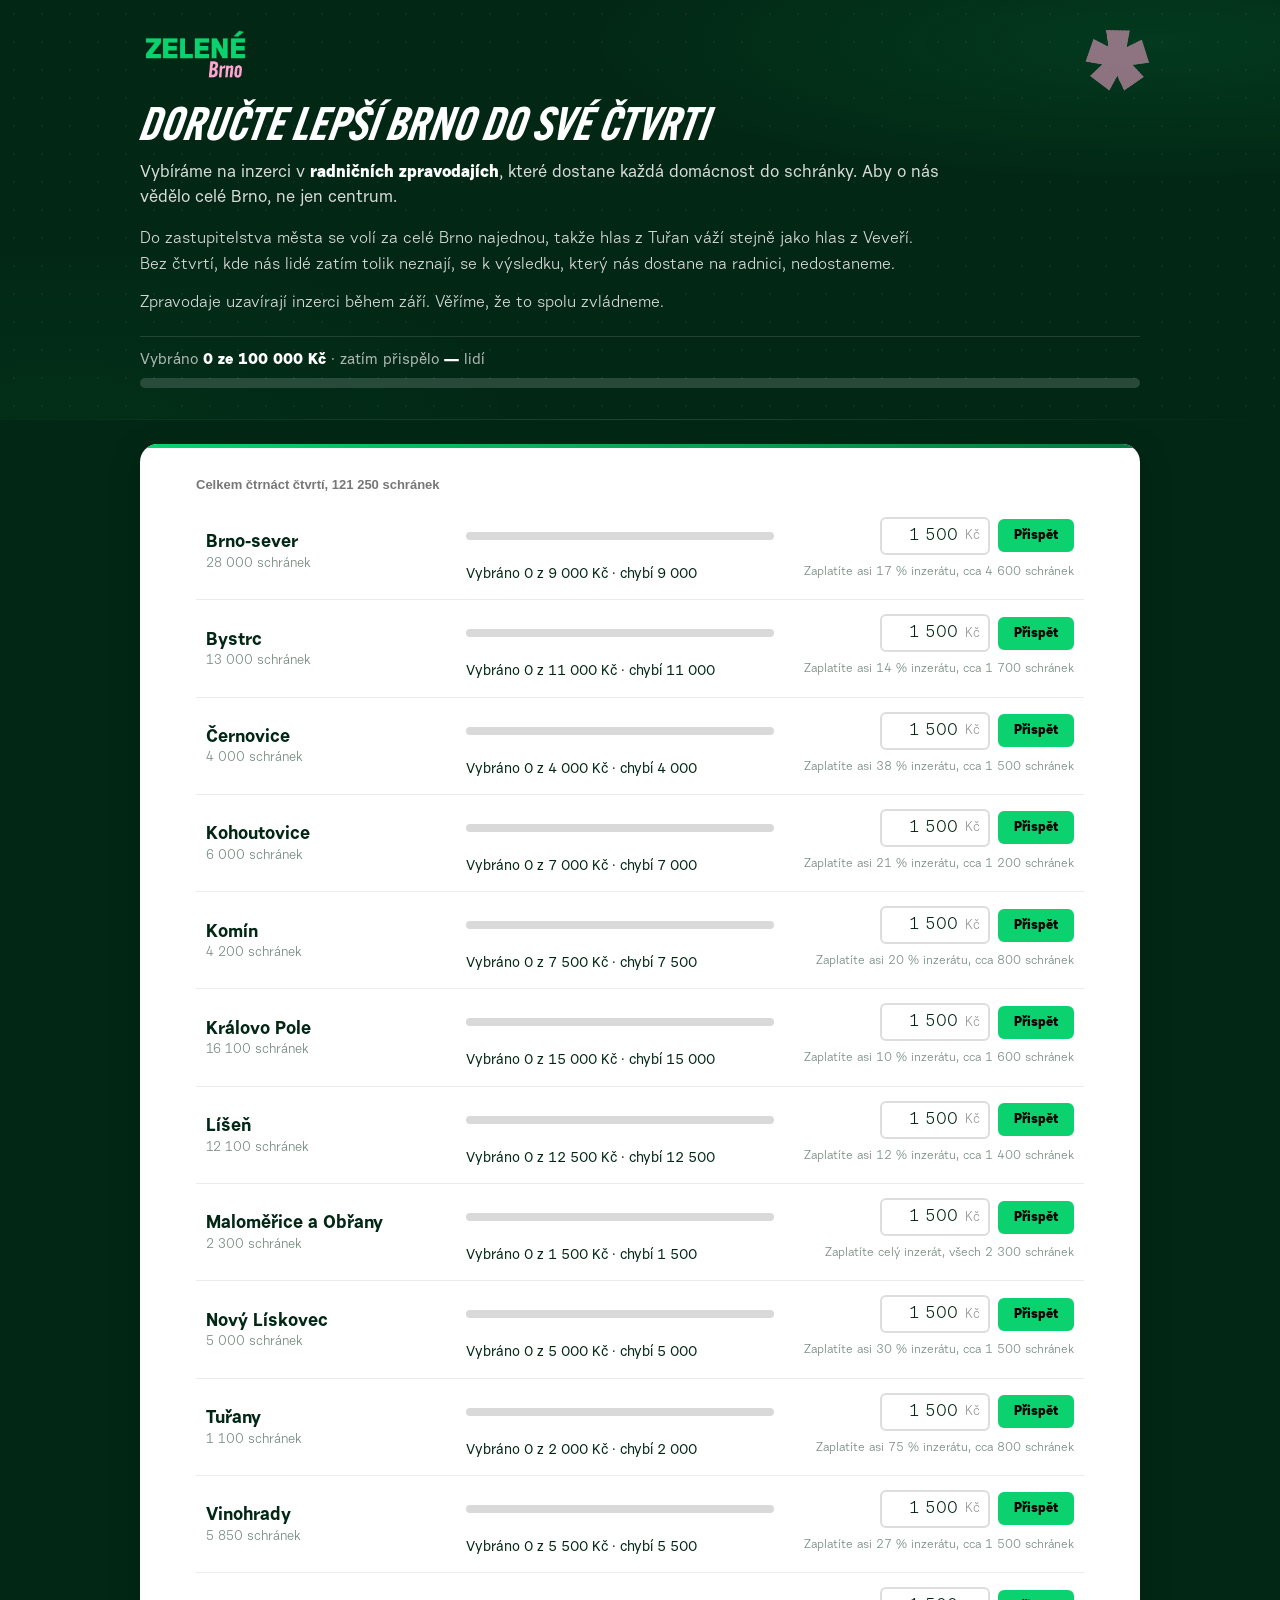
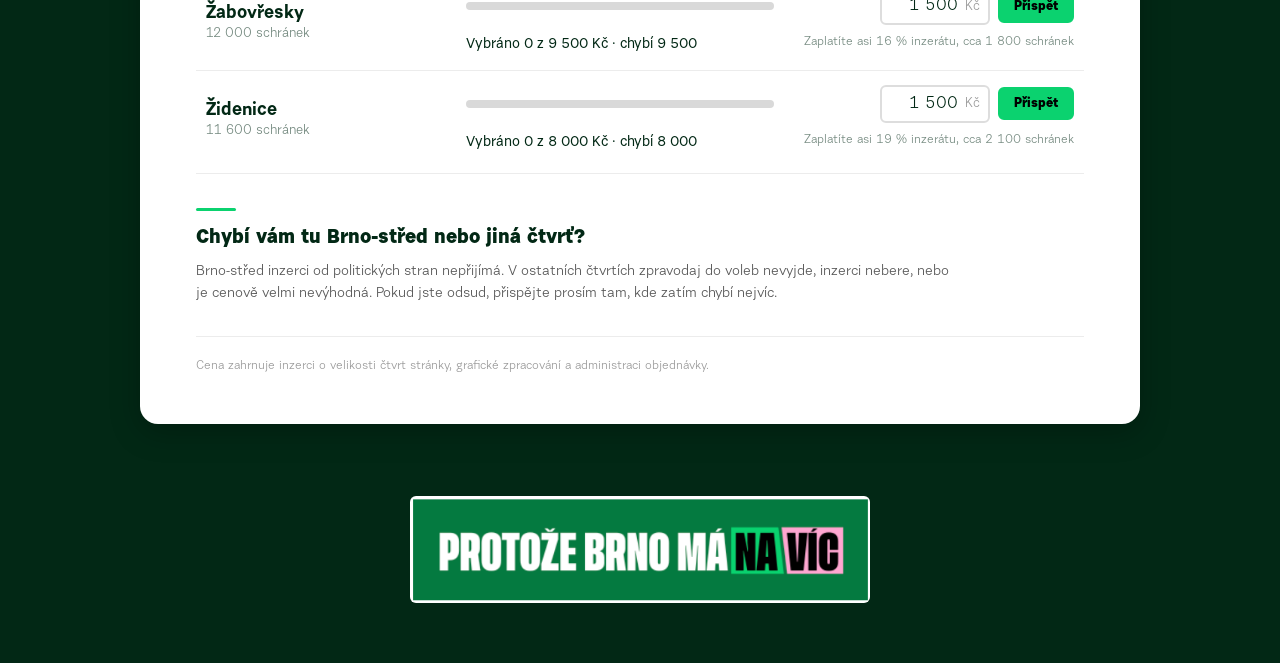
==== commit f6fbd7dd: "Odstranit Žebětín z nabídky čtvrtí Vyřazeno z frontendového seznamu i git referenční kopie mc.json (" ====
--- a/index.html
+++ b/index.html
@@ -648,7 +648,6 @@
     { name: 'Tuřany',                mailboxes: 1100,  goal: 2000,  current: 0 },
     { name: 'Vinohrady',             mailboxes: 5850,  goal: 5500,  current: 0 },
     { name: 'Žabovřesky',            mailboxes: 12000, goal: 9500,  current: 0 },
-    { name: 'Žebětín',               mailboxes: 3300,  goal: 2500,  current: 0 },
     { name: 'Židenice',              mailboxes: 11600, goal: 8000,  current: 0 },
   ];
 
@@ -1061,7 +1060,7 @@
       fetch(LOG_URL, {
         method: 'POST',
         headers: { 'Content-Type': 'application/json' },
-        body: JSON.stringify({ mc: d.mcKey, amount, method: 'prevod', donor }),
+        body: JSON.stringify({ mc: d.mcKey, amount, method: 'prevod', donor, tracking: TRACKING }),
         keepalive: true,
       })
         .then(() => fetch(`/stav.json?t=${Date.now()}`, { cache: 'no-store' }))
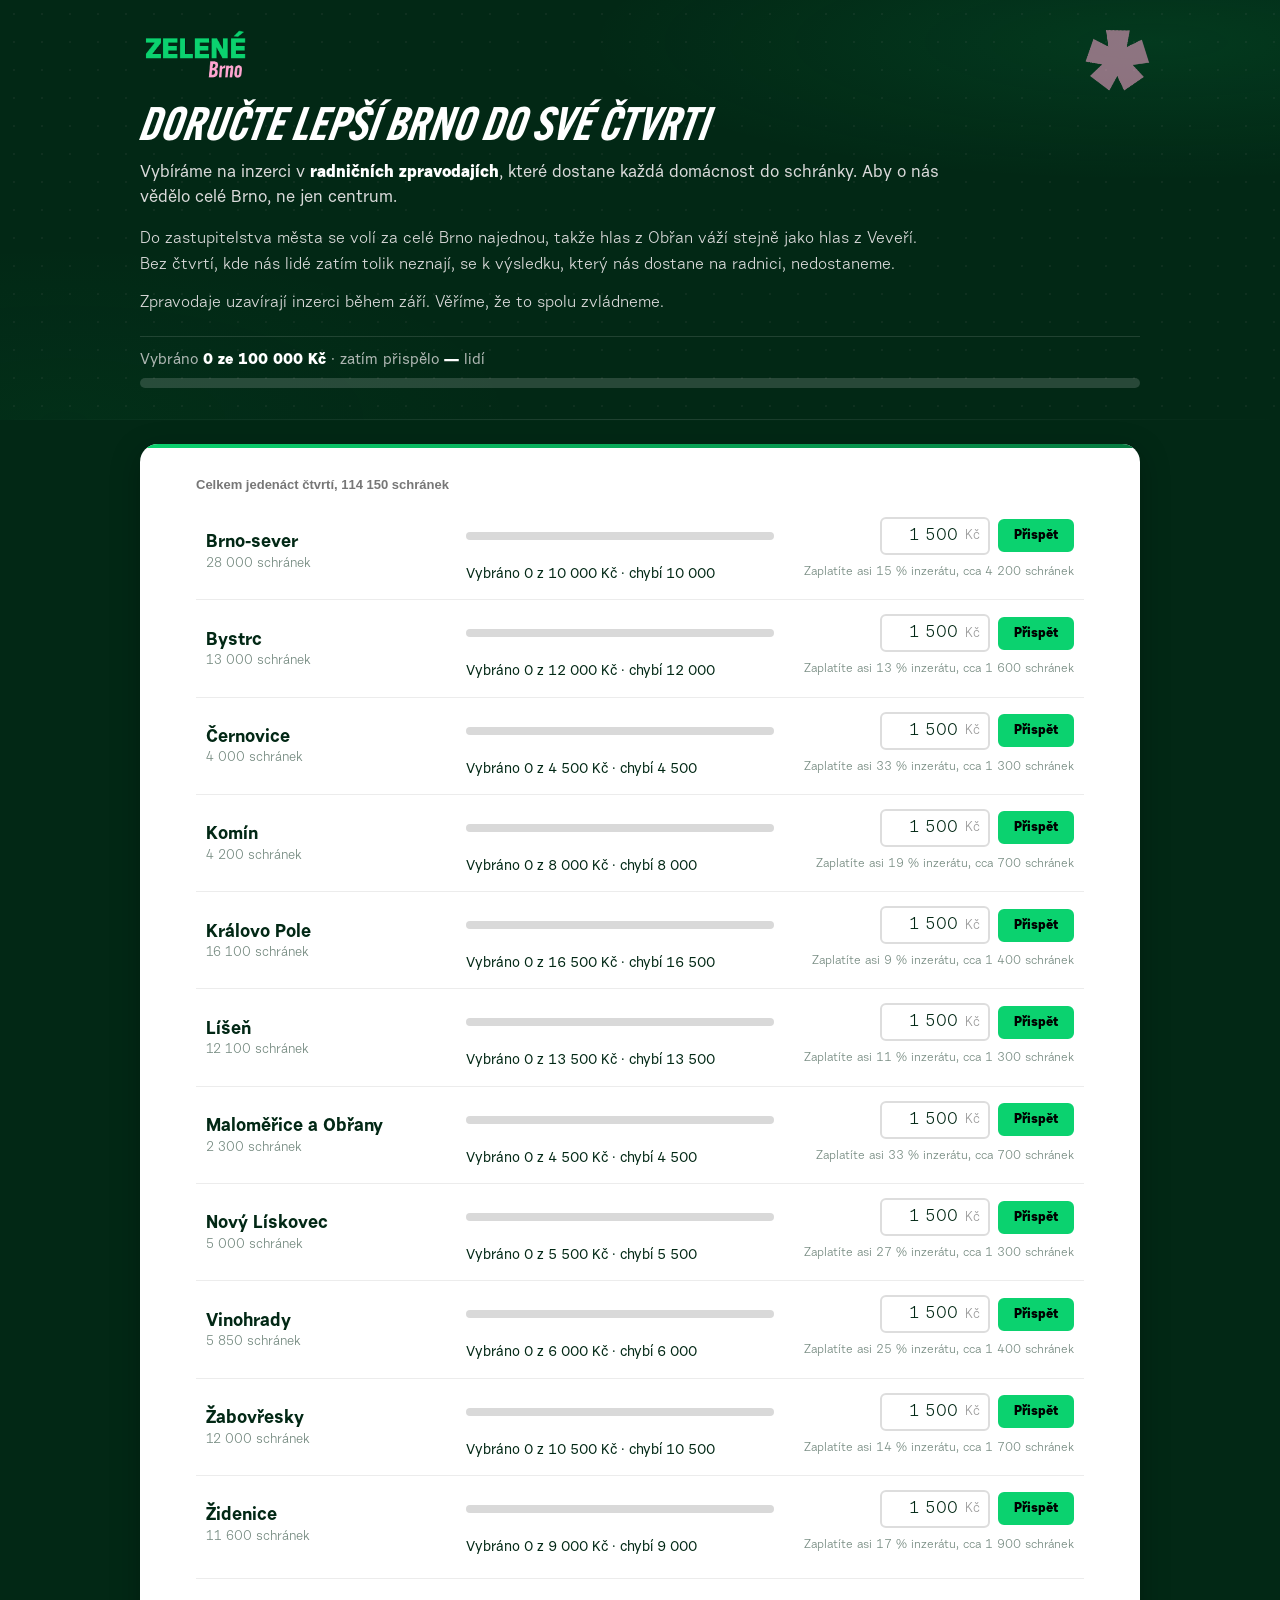
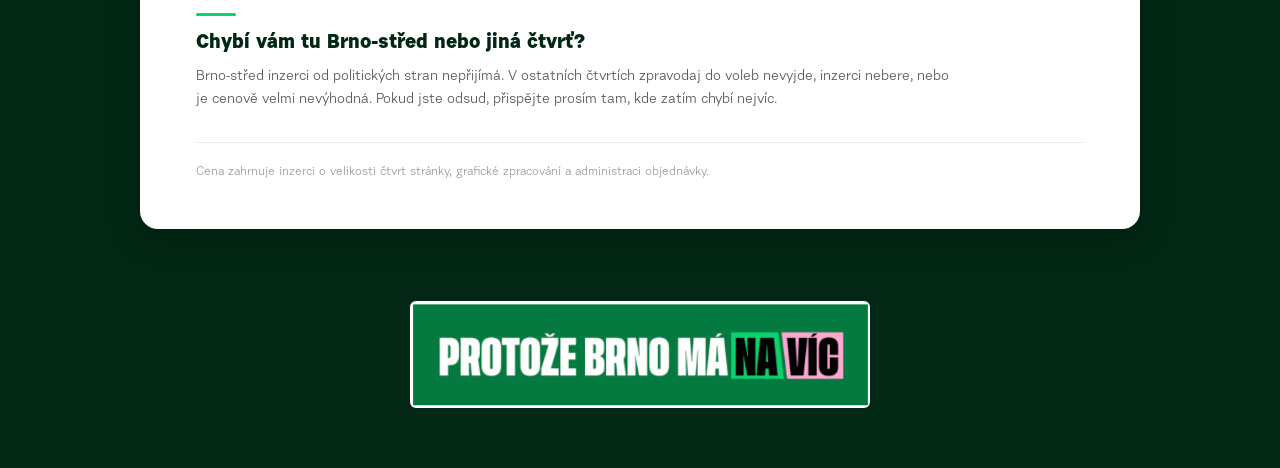
==== commit 8deca2c6: "Odstranit Kohoutovice a Tuřany z nabídky (legislativně nemožné) - Cíle zbylých 11 čtvrtí přiměřeně n" ====
--- a/index.html
+++ b/index.html
@@ -467,7 +467,7 @@
       <p class="hero-subtitle">Vybíráme na inzerci v <strong>radničních zpravodajích</strong>, které dostane každá domácnost do schránky. Aby o nás vědělo celé Brno, ne jen centrum.</p>
 
       <div class="narrative">
-        <p>Do zastupitelstva města se volí za celé Brno najednou, takže hlas z Tuřan váží stejně jako hlas z Veveří. Bez čtvrtí, kde nás lidé zatím tolik neznají, se k výsledku, který nás dostane na radnici, nedostaneme.</p>
+        <p>Do zastupitelstva města se volí za celé Brno najednou, takže hlas z Obřan váží stejně jako hlas z Veveří. Bez čtvrtí, kde nás lidé zatím tolik neznají, se k výsledku, který nás dostane na radnici, nedostaneme.</p>
         <p class="narrative-cta">Zpravodaje uzavírají inzerci během září. Věříme, že to spolu zvládneme.</p>
       </div>
 
@@ -482,7 +482,7 @@
 
   <section class="section">
     <div class="section-inner">
-      <p class="table-eyebrow">Celkem čtrnáct čtvrtí, <span id="totalMailboxes">—</span> schránek</p>
+      <p class="table-eyebrow">Celkem jedenáct čtvrtí, <span id="totalMailboxes">—</span> schránek</p>
       <div class="district-table" id="districtTable"></div>
 
       <div class="missing-block">
@@ -636,19 +636,17 @@
   // "current" je 0, dokud se nenačte /stav.json (viz níže) — rozbitá tabulka
   // je horší než tabulka bez čísel, takže stránka musí fungovat i bez něj.
   const DISTRICTS = [
-    { name: 'Brno-sever',            mailboxes: 28000, goal: 9000,  current: 0 },
-    { name: 'Bystrc',                mailboxes: 13000, goal: 11000, current: 0 },
-    { name: 'Černovice',             mailboxes: 4000,  goal: 4000,  current: 0 },
-    { name: 'Kohoutovice',           mailboxes: 6000,  goal: 7000,  current: 0 },
-    { name: 'Komín',                 mailboxes: 4200,  goal: 7500,  current: 0 },
-    { name: 'Královo Pole',          mailboxes: 16100, goal: 15000, current: 0 },
-    { name: 'Líšeň',                 mailboxes: 12100, goal: 12500, current: 0 },
-    { name: 'Maloměřice a Obřany',   mailboxes: 2300,  goal: 1500,  current: 0 },
-    { name: 'Nový Lískovec',         mailboxes: 5000,  goal: 5000,  current: 0 },
-    { name: 'Tuřany',                mailboxes: 1100,  goal: 2000,  current: 0 },
-    { name: 'Vinohrady',             mailboxes: 5850,  goal: 5500,  current: 0 },
-    { name: 'Žabovřesky',            mailboxes: 12000, goal: 9500,  current: 0 },
-    { name: 'Židenice',              mailboxes: 11600, goal: 8000,  current: 0 },
+    { name: 'Brno-sever',            mailboxes: 28000, goal: 10000, current: 0 },
+    { name: 'Bystrc',                mailboxes: 13000, goal: 12000, current: 0 },
+    { name: 'Černovice',             mailboxes: 4000,  goal: 4500,  current: 0 },
+    { name: 'Komín',                 mailboxes: 4200,  goal: 8000,  current: 0 },
+    { name: 'Královo Pole',          mailboxes: 16100, goal: 16500, current: 0 },
+    { name: 'Líšeň',                 mailboxes: 12100, goal: 13500, current: 0 },
+    { name: 'Maloměřice a Obřany',   mailboxes: 2300,  goal: 4500,  current: 0 },
+    { name: 'Nový Lískovec',         mailboxes: 5000,  goal: 5500,  current: 0 },
+    { name: 'Vinohrady',             mailboxes: 5850,  goal: 6000,  current: 0 },
+    { name: 'Žabovřesky',            mailboxes: 12000, goal: 10500, current: 0 },
+    { name: 'Židenice',              mailboxes: 11600, goal: 9000,  current: 0 },
   ];
 
   const MIN_DONATION = 50;
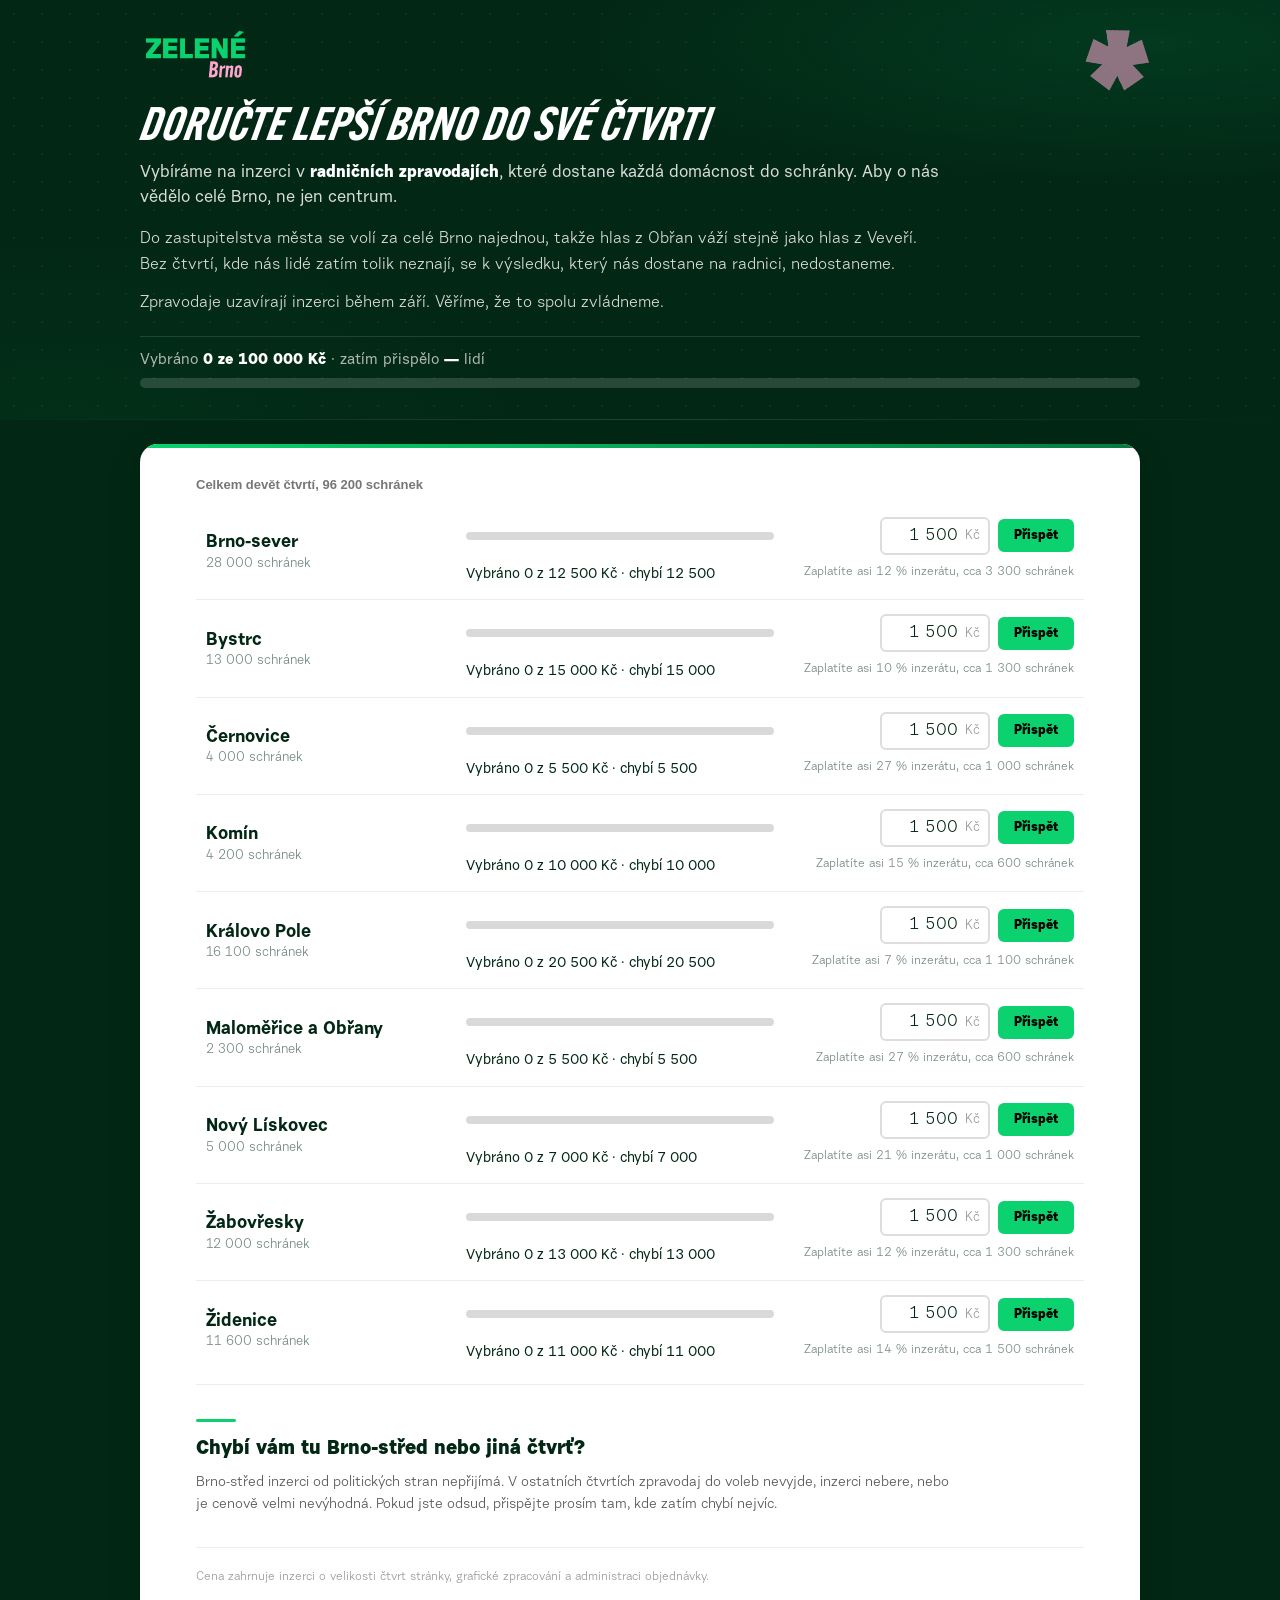
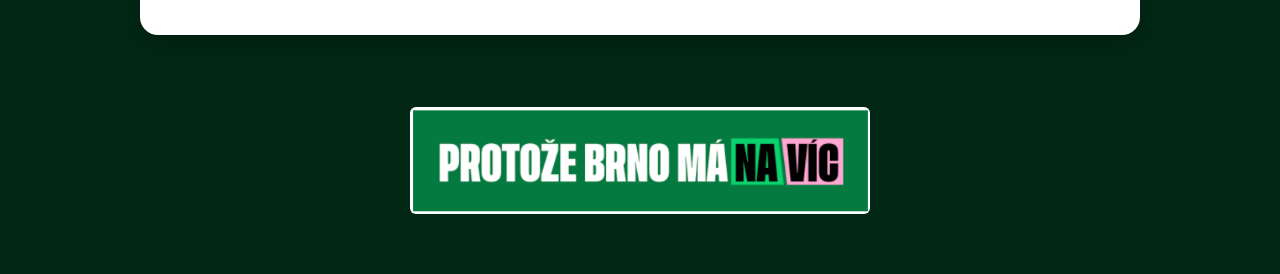
==== commit ff9ce7e4: "Odstranit Líšeň a Vinohrady z nabídky (reklama tam nejde mít) Cíle zbylých 9 čtvrtí přiměřeně navýše" ====
--- a/index.html
+++ b/index.html
@@ -482,7 +482,7 @@
 
   <section class="section">
     <div class="section-inner">
-      <p class="table-eyebrow">Celkem jedenáct čtvrtí, <span id="totalMailboxes">—</span> schránek</p>
+      <p class="table-eyebrow">Celkem devět čtvrtí, <span id="totalMailboxes">—</span> schránek</p>
       <div class="district-table" id="districtTable"></div>
 
       <div class="missing-block">
@@ -636,17 +636,15 @@
   // "current" je 0, dokud se nenačte /stav.json (viz níže) — rozbitá tabulka
   // je horší než tabulka bez čísel, takže stránka musí fungovat i bez něj.
   const DISTRICTS = [
-    { name: 'Brno-sever',            mailboxes: 28000, goal: 10000, current: 0 },
-    { name: 'Bystrc',                mailboxes: 13000, goal: 12000, current: 0 },
-    { name: 'Černovice',             mailboxes: 4000,  goal: 4500,  current: 0 },
-    { name: 'Komín',                 mailboxes: 4200,  goal: 8000,  current: 0 },
-    { name: 'Královo Pole',          mailboxes: 16100, goal: 16500, current: 0 },
-    { name: 'Líšeň',                 mailboxes: 12100, goal: 13500, current: 0 },
-    { name: 'Maloměřice a Obřany',   mailboxes: 2300,  goal: 4500,  current: 0 },
-    { name: 'Nový Lískovec',         mailboxes: 5000,  goal: 5500,  current: 0 },
-    { name: 'Vinohrady',             mailboxes: 5850,  goal: 6000,  current: 0 },
-    { name: 'Žabovřesky',            mailboxes: 12000, goal: 10500, current: 0 },
-    { name: 'Židenice',              mailboxes: 11600, goal: 9000,  current: 0 },
+    { name: 'Brno-sever',            mailboxes: 28000, goal: 12500, current: 0 },
+    { name: 'Bystrc',                mailboxes: 13000, goal: 15000, current: 0 },
+    { name: 'Černovice',             mailboxes: 4000,  goal: 5500,  current: 0 },
+    { name: 'Komín',                 mailboxes: 4200,  goal: 10000, current: 0 },
+    { name: 'Královo Pole',          mailboxes: 16100, goal: 20500, current: 0 },
+    { name: 'Maloměřice a Obřany',   mailboxes: 2300,  goal: 5500,  current: 0 },
+    { name: 'Nový Lískovec',         mailboxes: 5000,  goal: 7000,  current: 0 },
+    { name: 'Žabovřesky',            mailboxes: 12000, goal: 13000, current: 0 },
+    { name: 'Židenice',              mailboxes: 11600, goal: 11000, current: 0 },
   ];
 
   const MIN_DONATION = 50;
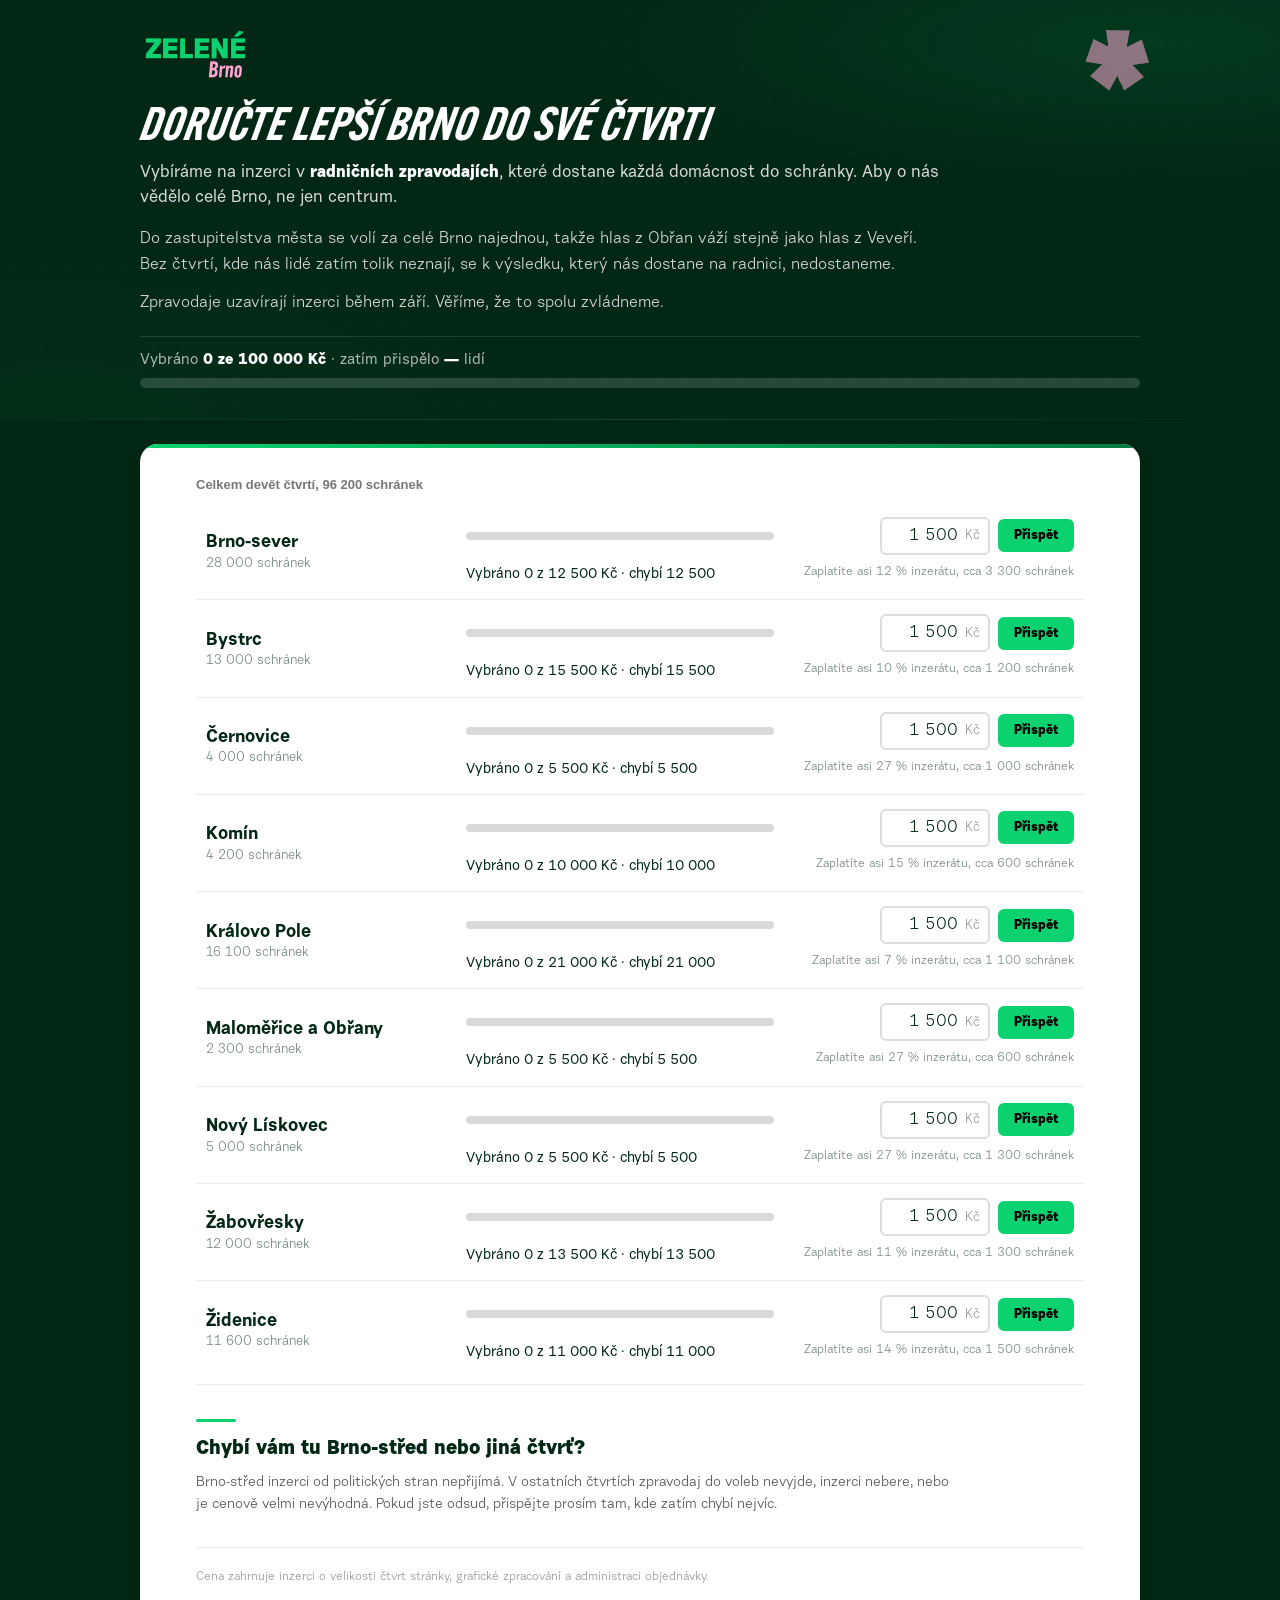
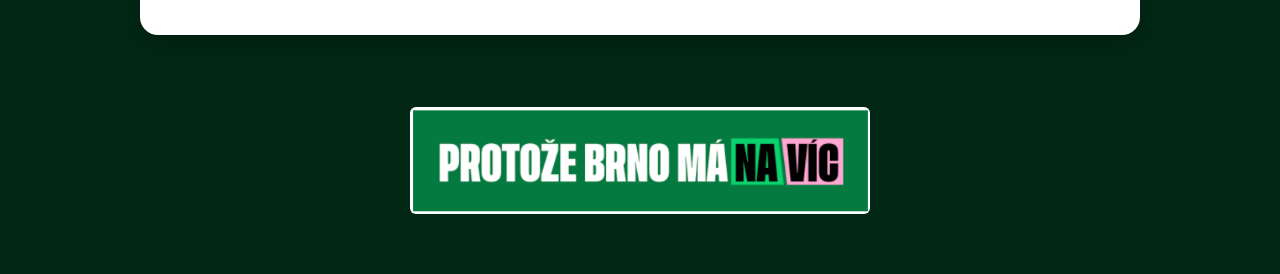
==== commit 300484ec: "Ponechat cíl Nového Lískovce na 5 500 Kč (už pokrytý velkým darem) Zbylých 1 500 Kč (co by jinak šlo" ====
--- a/index.html
+++ b/index.html
@@ -637,13 +637,13 @@
   // je horší než tabulka bez čísel, takže stránka musí fungovat i bez něj.
   const DISTRICTS = [
     { name: 'Brno-sever',            mailboxes: 28000, goal: 12500, current: 0 },
-    { name: 'Bystrc',                mailboxes: 13000, goal: 15000, current: 0 },
+    { name: 'Bystrc',                mailboxes: 13000, goal: 15500, current: 0 },
     { name: 'Černovice',             mailboxes: 4000,  goal: 5500,  current: 0 },
     { name: 'Komín',                 mailboxes: 4200,  goal: 10000, current: 0 },
-    { name: 'Královo Pole',          mailboxes: 16100, goal: 20500, current: 0 },
+    { name: 'Královo Pole',          mailboxes: 16100, goal: 21000, current: 0 },
     { name: 'Maloměřice a Obřany',   mailboxes: 2300,  goal: 5500,  current: 0 },
-    { name: 'Nový Lískovec',         mailboxes: 5000,  goal: 7000,  current: 0 },
-    { name: 'Žabovřesky',            mailboxes: 12000, goal: 13000, current: 0 },
+    { name: 'Nový Lískovec',         mailboxes: 5000,  goal: 5500,  current: 0 },
+    { name: 'Žabovřesky',            mailboxes: 12000, goal: 13500, current: 0 },
     { name: 'Židenice',              mailboxes: 11600, goal: 11000, current: 0 },
   ];
 
